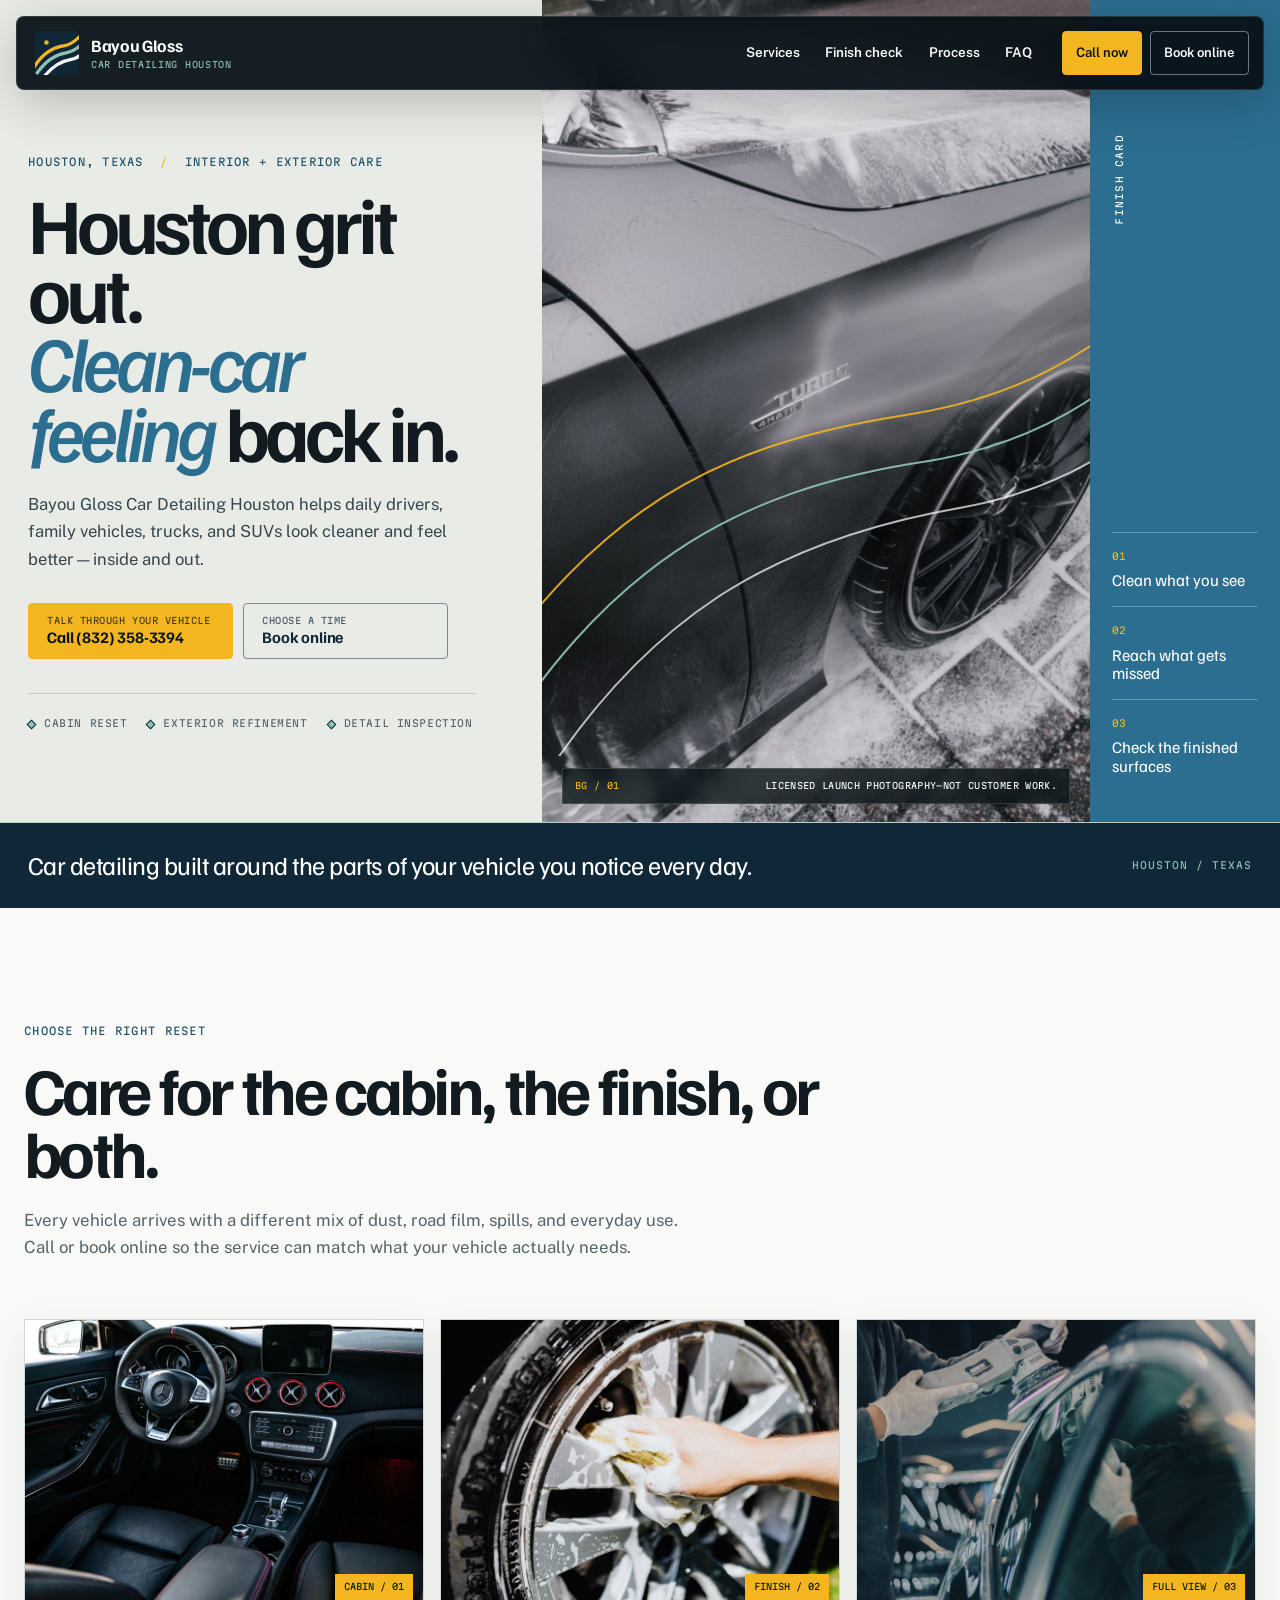
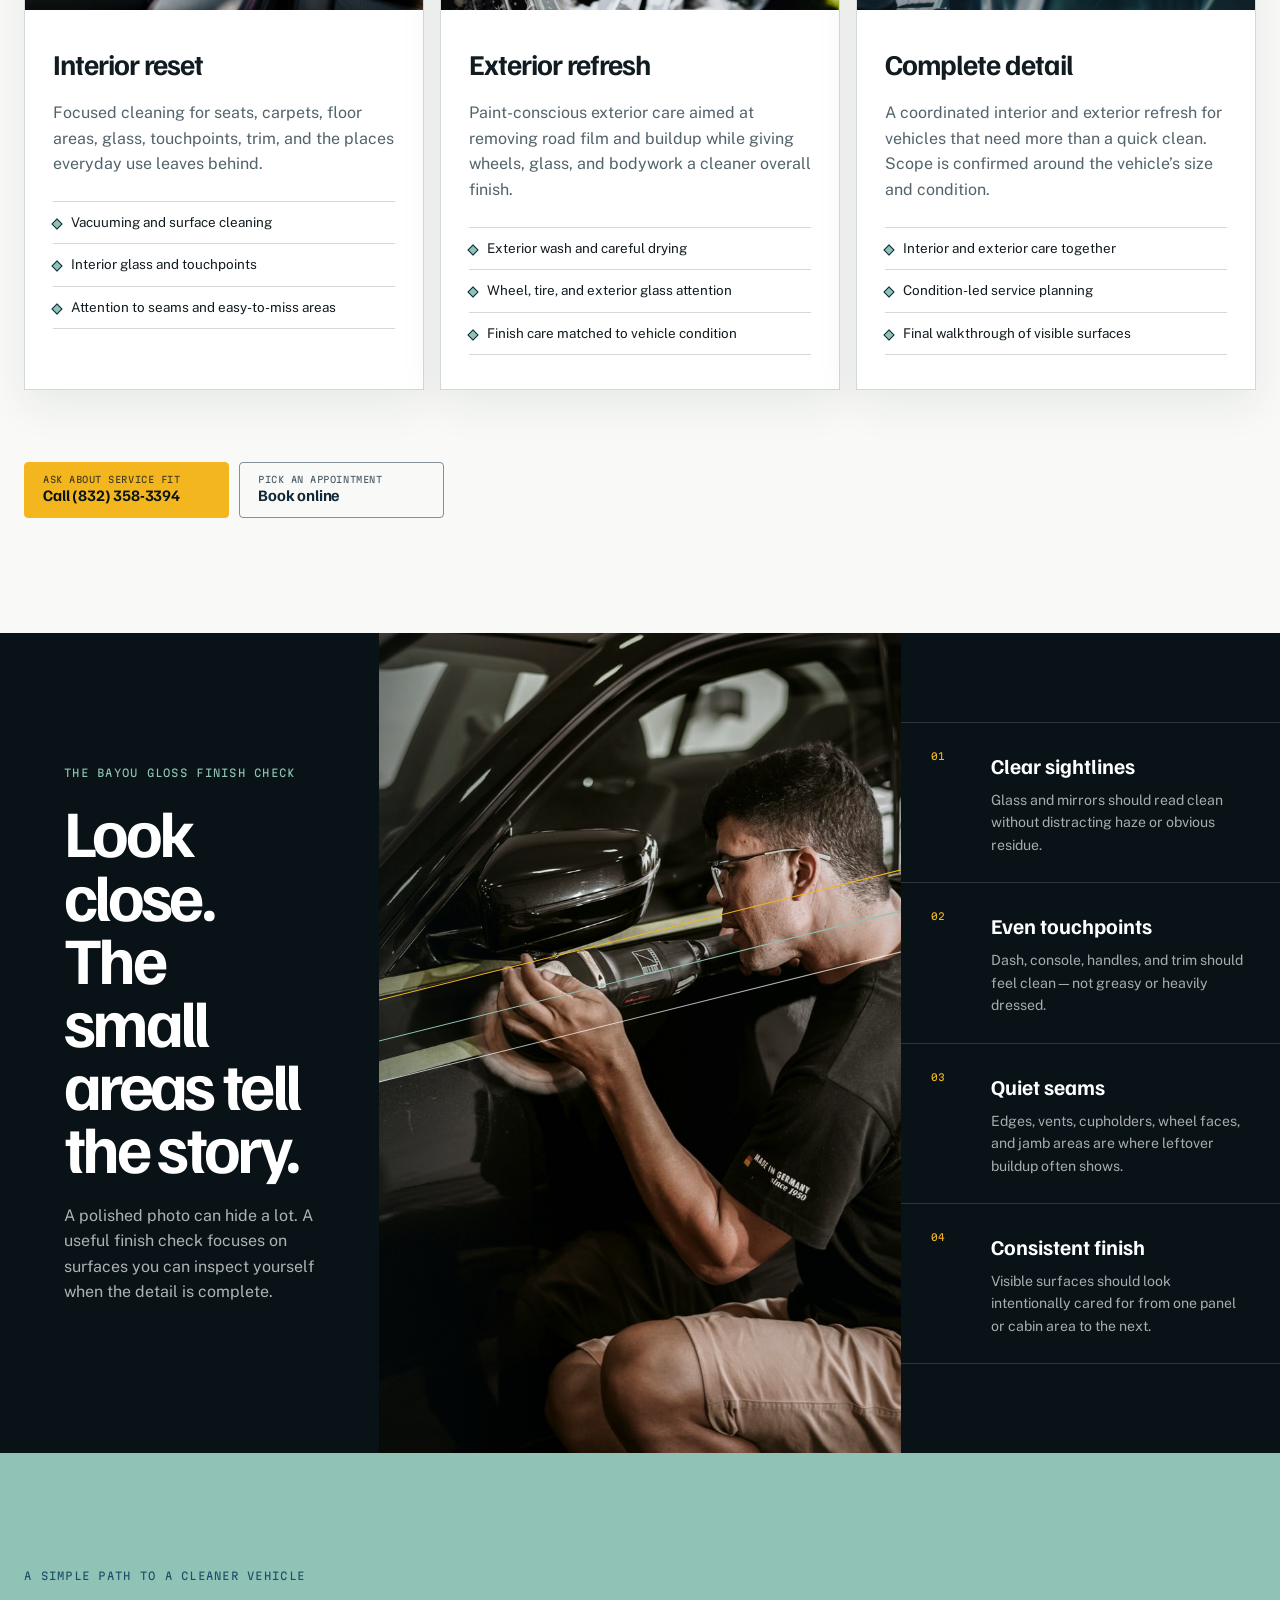
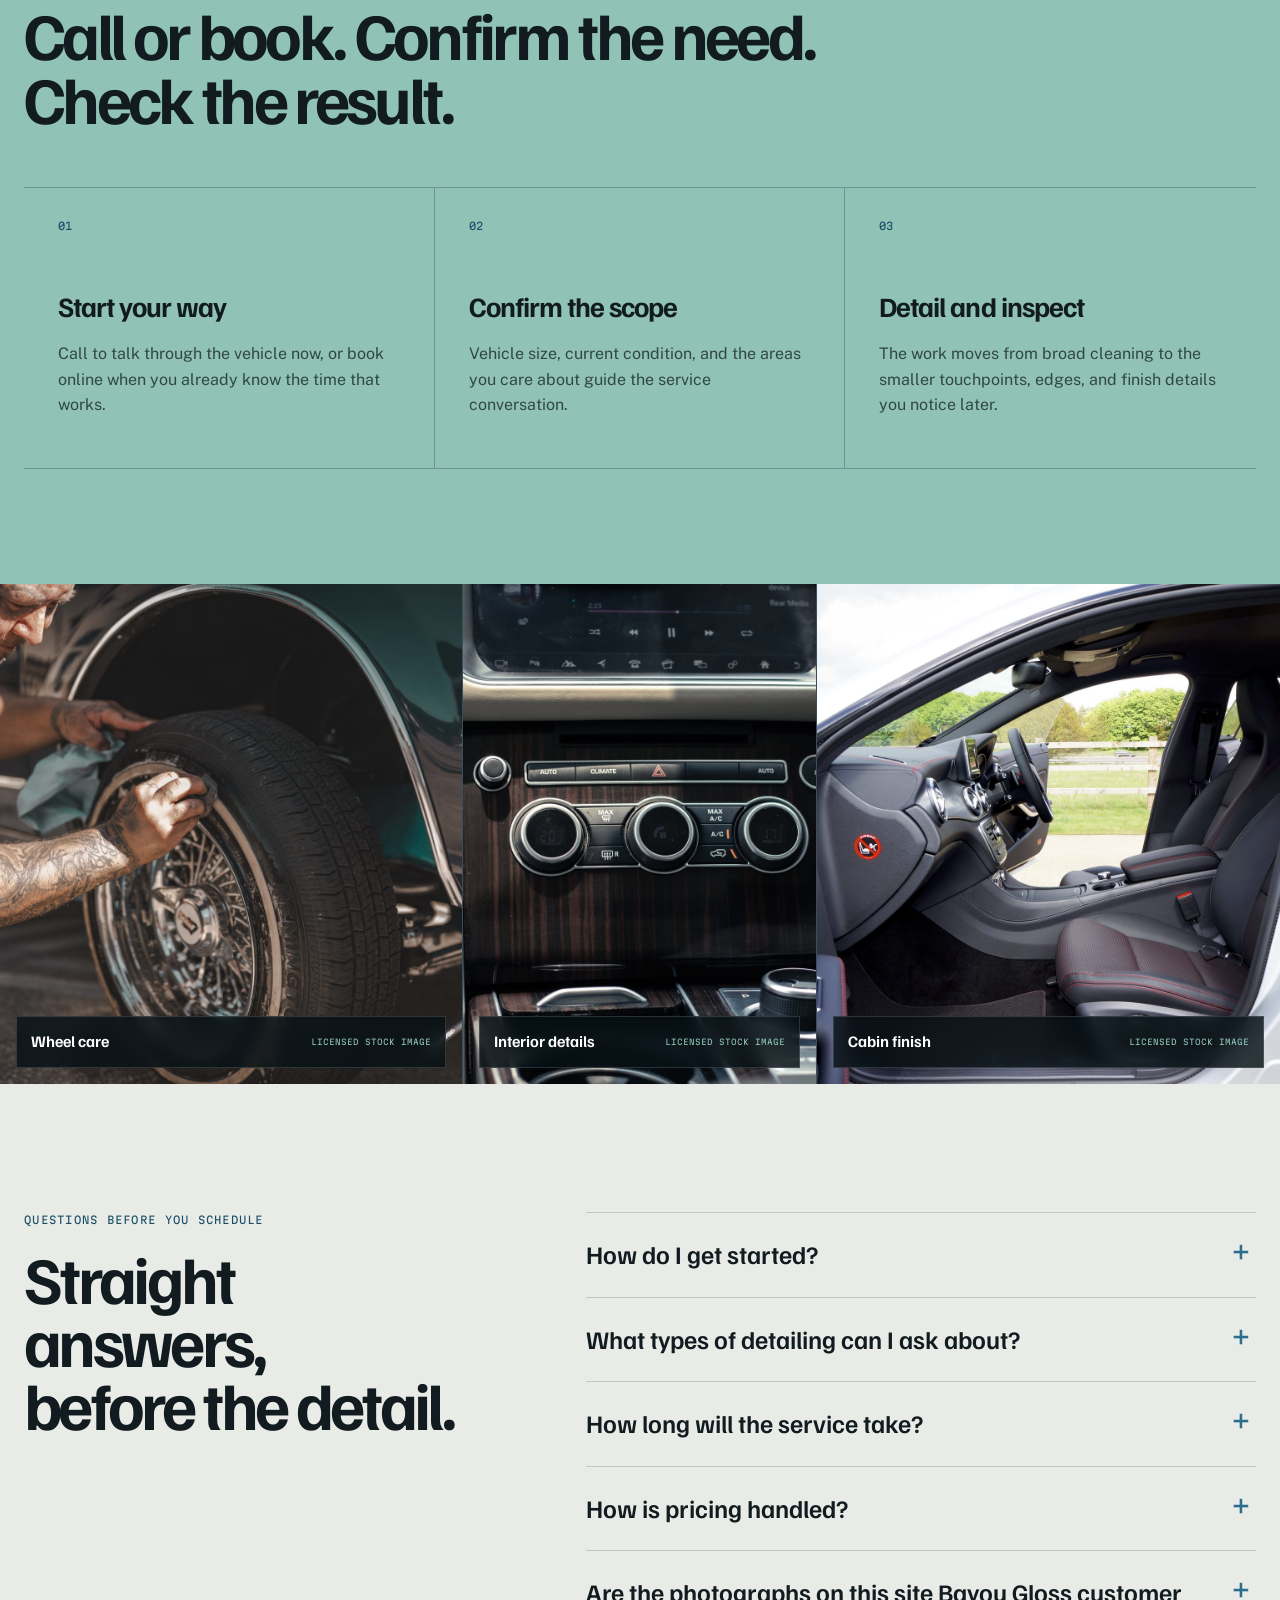
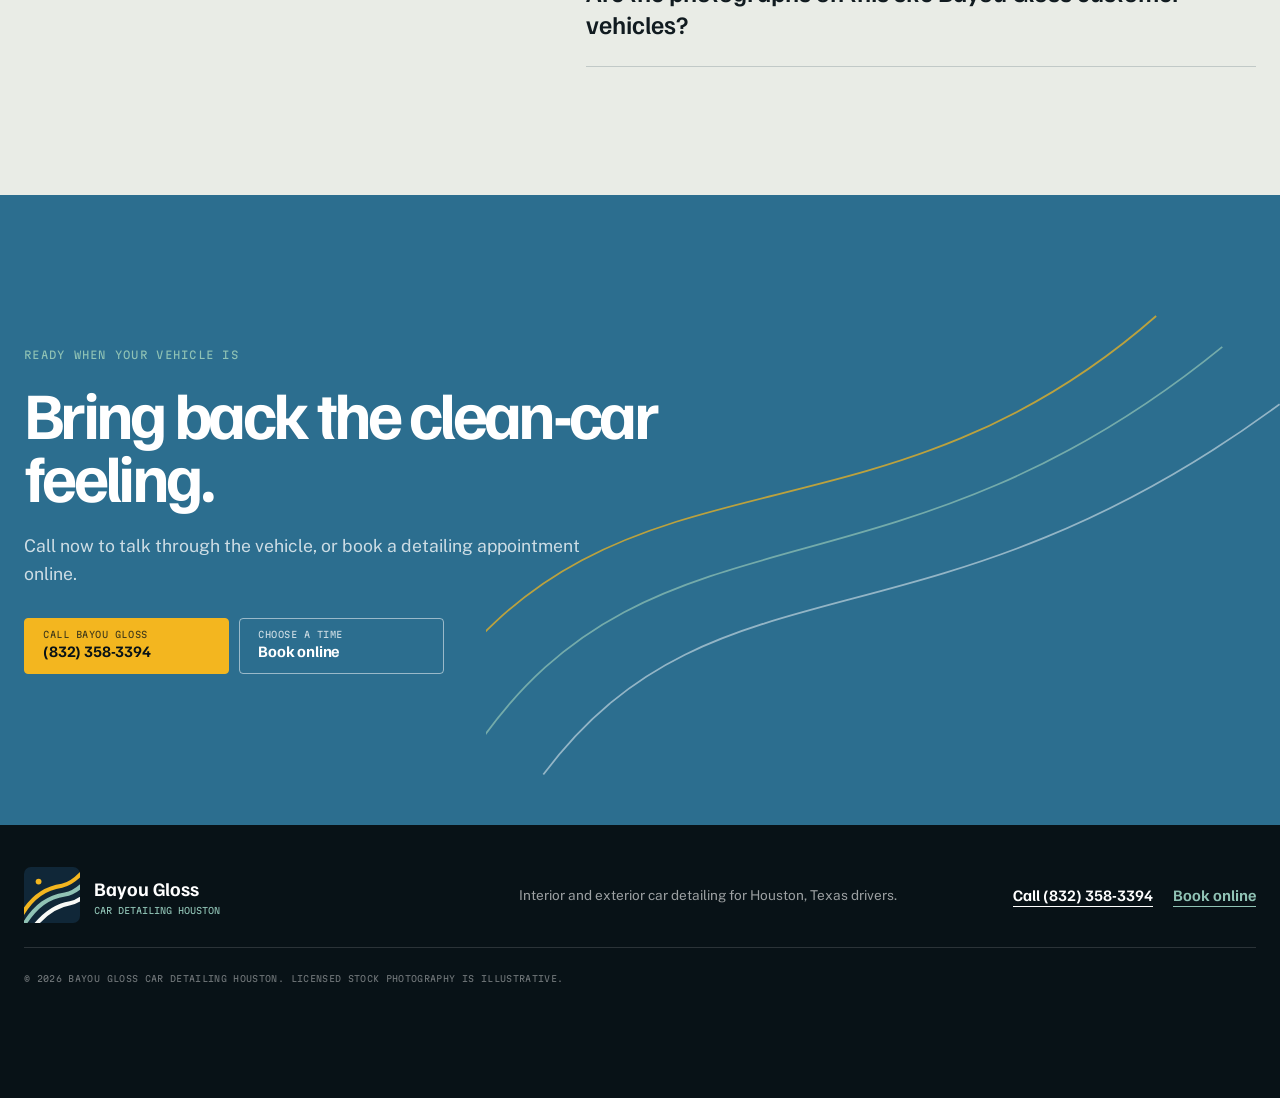
==== index.html @ 822615a5 "feat: launch Bayou Gloss website" ====
<!doctype html>
<html lang="en">
<head>
  <meta charset="utf-8">
  <meta name="viewport" content="width=device-width, initial-scale=1">
  <title>Bayou Gloss Car Detailing Houston | Call or Book Online</title>
  <meta name="description" content="Bayou Gloss Car Detailing Houston offers careful interior and exterior car detailing for Houston drivers. Call (832) 358-3394 or book online.">
  <link rel="canonical" href="https://bayougloss.shop/">
  <meta property="og:type" content="website">
  <meta property="og:title" content="Bayou Gloss Car Detailing Houston">
  <meta property="og:description" content="A cleaner cabin. A sharper exterior. Call or book car detailing in Houston, Texas.">
  <meta property="og:url" content="https://bayougloss.shop/">
  <meta property="og:image" content="https://bayougloss.shop/assets/hero-foam-car.jpg">
  <meta name="theme-color" content="#102738">
  <link rel="icon" href="assets/favicon.svg" type="image/svg+xml">
  <link rel="preconnect" href="https://fonts.googleapis.com">
  <link rel="preconnect" href="https://fonts.gstatic.com" crossorigin>
  <link href="https://fonts.googleapis.com/css2?family=Familjen+Grotesk:ital,wght@0,400..700;1,400..700&family=Martian+Mono:wght@400;600&family=Public+Sans:wght@400;500;600;700&display=swap" rel="stylesheet">
  <link rel="stylesheet" href="styles.css">
  <script type="application/ld+json">
  {
    "@context": "https://schema.org",
    "@type": "AutoWash",
    "name": "Bayou Gloss Car Detailing Houston",
    "url": "https://bayougloss.shop/",
    "telephone": "+1-832-358-3394",
    "description": "Interior and exterior car detailing in Houston, Texas.",
    "areaServed": {
      "@type": "City",
      "name": "Houston"
    }
  }
  </script>
</head>
<body>
  <a class="skip-link" href="#main-content">Skip to content</a>

  <header class="site-header" data-header>
    <a class="brand" href="#top" aria-label="Bayou Gloss home">
      <img src="assets/logo-mark.svg" alt="" width="44" height="44">
      <span class="brand-copy">
        <strong>Bayou Gloss</strong>
        <small>Car Detailing Houston</small>
      </span>
    </a>

    <button class="menu-toggle" type="button" aria-expanded="false" aria-controls="site-nav" data-menu-toggle>
      <span class="sr-only">Open navigation</span>
      <span></span><span></span><span></span>
    </button>

    <nav class="site-nav" id="site-nav" aria-label="Primary navigation" data-nav>
      <a href="#services">Services</a>
      <a href="#finish-check">Finish check</a>
      <a href="#process">Process</a>
      <a href="#faq">FAQ</a>
      <div class="nav-actions">
        <a class="button button-call button-small" href="tel:+18323583394" aria-label="Call Bayou Gloss at 832-358-3394">Call now</a>
        <a class="button button-book button-small" href="https://cal.com/sumitdatta/auto-detail-service" target="_blank" rel="noopener">Book online</a>
      </div>
    </nav>
  </header>

  <main id="main-content">
    <section class="hero" id="top">
      <div class="hero-copy">
        <p class="eyebrow">Houston, Texas <span aria-hidden="true">/</span> Interior + exterior care</p>
        <h1>Houston grit out.<br><em>Clean-car feeling</em> back in.</h1>
        <p class="hero-lede">Bayou Gloss Car Detailing Houston helps daily drivers, family vehicles, trucks, and SUVs look cleaner and feel better—inside and out.</p>

        <div class="action-pair hero-actions">
          <a class="button button-call" href="tel:+18323583394">
            <span class="button-kicker">Talk through your vehicle</span>
            <strong>Call (832) 358-3394</strong>
          </a>
          <a class="button button-book" href="https://cal.com/sumitdatta/auto-detail-service" target="_blank" rel="noopener">
            <span class="button-kicker">Choose a time</span>
            <strong>Book online</strong>
          </a>
        </div>

        <div class="focus-row" aria-label="Service focus">
          <span>Cabin reset</span>
          <span>Exterior refinement</span>
          <span>Detail inspection</span>
        </div>
      </div>

      <div class="hero-media" aria-label="Stock photograph illustrating exterior car care">
        <img src="assets/hero-foam-car.jpg" alt="Foam covering the hood and front quarter of a dark vehicle during an exterior wash" width="2200" height="3300">
        <svg class="gloss-contours" viewBox="0 0 780 520" aria-hidden="true">
          <path d="M-40 500C120 250 250 155 510 115C640 95 730 45 820-40"/>
          <path d="M10 530C150 300 300 205 535 170C660 150 750 95 845 0"/>
          <path d="M75 555C200 360 345 265 575 225C690 205 785 150 870 55"/>
        </svg>
        <div class="hero-caption">
          <span class="caption-code">BG / 01</span>
          <span>Licensed launch photography—not customer work.</span>
        </div>
      </div>

      <aside class="hero-legend" aria-label="Bayou Gloss service approach">
        <span class="legend-title">Finish card</span>
        <dl>
          <div><dt>01</dt><dd>Clean what you see</dd></div>
          <div><dt>02</dt><dd>Reach what gets missed</dd></div>
          <div><dt>03</dt><dd>Check the finished surfaces</dd></div>
        </dl>
      </aside>
    </section>

    <section class="intro-strip" aria-label="About Bayou Gloss">
      <p>Car detailing built around the parts of your vehicle you notice every day.</p>
      <span>Houston / Texas</span>
    </section>

    <section class="section services" id="services">
      <div class="section-heading reveal">
        <p class="eyebrow">Choose the right reset</p>
        <h2>Care for the cabin, the finish, or both.</h2>
        <p>Every vehicle arrives with a different mix of dust, road film, spills, and everyday use. Call or book online so the service can match what your vehicle actually needs.</p>
      </div>

      <div class="service-grid">
        <article class="service-card service-card-interior reveal">
          <div class="service-image">
            <img src="assets/clean-interior.jpg" alt="Clean black vehicle interior with dashboard, seats, and console visible" width="1800" height="1200" loading="lazy">
            <span>Cabin / 01</span>
          </div>
          <div class="service-copy">
            <h3>Interior reset</h3>
            <p>Focused cleaning for seats, carpets, floor areas, glass, touchpoints, trim, and the places everyday use leaves behind.</p>
            <ul>
              <li>Vacuuming and surface cleaning</li>
              <li>Interior glass and touchpoints</li>
              <li>Attention to seams and easy-to-miss areas</li>
            </ul>
          </div>
        </article>

        <article class="service-card service-card-exterior reveal">
          <div class="service-image">
            <img src="assets/wheel-suds.jpg" alt="A hand carefully cleaning a wheel covered with soap suds" width="1800" height="1200" loading="lazy">
            <span>Finish / 02</span>
          </div>
          <div class="service-copy">
            <h3>Exterior refresh</h3>
            <p>Paint-conscious exterior care aimed at removing road film and buildup while giving wheels, glass, and bodywork a cleaner overall finish.</p>
            <ul>
              <li>Exterior wash and careful drying</li>
              <li>Wheel, tire, and exterior glass attention</li>
              <li>Finish care matched to vehicle condition</li>
            </ul>
          </div>
        </article>

        <article class="service-card service-card-complete reveal">
          <div class="service-image">
            <img src="assets/polish-closeup.jpg" alt="Detailing technician polishing a reflective black vehicle panel" width="1800" height="1200" loading="lazy">
            <span>Full view / 03</span>
          </div>
          <div class="service-copy">
            <h3>Complete detail</h3>
            <p>A coordinated interior and exterior refresh for vehicles that need more than a quick clean. Scope is confirmed around the vehicle’s size and condition.</p>
            <ul>
              <li>Interior and exterior care together</li>
              <li>Condition-led service planning</li>
              <li>Final walkthrough of visible surfaces</li>
            </ul>
          </div>
        </article>
      </div>

      <div class="section-actions action-pair reveal">
        <a class="button button-call" href="tel:+18323583394"><span class="button-kicker">Ask about service fit</span><strong>Call (832) 358-3394</strong></a>
        <a class="button button-book" href="https://cal.com/sumitdatta/auto-detail-service" target="_blank" rel="noopener"><span class="button-kicker">Pick an appointment</span><strong>Book online</strong></a>
      </div>
    </section>

    <section class="finish-section" id="finish-check">
      <div class="finish-intro reveal">
        <p class="eyebrow eyebrow-light">The Bayou Gloss finish check</p>
        <h2>Look close.<br>The small areas tell the story.</h2>
        <p>A polished photo can hide a lot. A useful finish check focuses on surfaces you can inspect yourself when the detail is complete.</p>
      </div>

      <div class="finish-visual reveal">
        <img src="assets/polishing-work.jpg" alt="A technician using a polishing machine on the side of a black vehicle" width="1800" height="1200" loading="lazy">
        <div class="finish-lines" aria-hidden="true"><i></i><i></i><i></i></div>
      </div>

      <ol class="finish-list">
        <li class="reveal"><span>01</span><div><h3>Clear sightlines</h3><p>Glass and mirrors should read clean without distracting haze or obvious residue.</p></div></li>
        <li class="reveal"><span>02</span><div><h3>Even touchpoints</h3><p>Dash, console, handles, and trim should feel clean—not greasy or heavily dressed.</p></div></li>
        <li class="reveal"><span>03</span><div><h3>Quiet seams</h3><p>Edges, vents, cupholders, wheel faces, and jamb areas are where leftover buildup often shows.</p></div></li>
        <li class="reveal"><span>04</span><div><h3>Consistent finish</h3><p>Visible surfaces should look intentionally cared for from one panel or cabin area to the next.</p></div></li>
      </ol>
    </section>

    <section class="section process" id="process">
      <div class="section-heading reveal">
        <p class="eyebrow">A simple path to a cleaner vehicle</p>
        <h2>Call or book. Confirm the need. Check the result.</h2>
      </div>

      <div class="process-grid">
        <article class="process-step reveal">
          <span class="step-number">01</span>
          <h3>Start your way</h3>
          <p>Call to talk through the vehicle now, or book online when you already know the time that works.</p>
        </article>
        <article class="process-step reveal">
          <span class="step-number">02</span>
          <h3>Confirm the scope</h3>
          <p>Vehicle size, current condition, and the areas you care about guide the service conversation.</p>
        </article>
        <article class="process-step reveal">
          <span class="step-number">03</span>
          <h3>Detail and inspect</h3>
          <p>The work moves from broad cleaning to the smaller touchpoints, edges, and finish details you notice later.</p>
        </article>
      </div>
    </section>

    <section class="photo-ledger" aria-label="Car detailing service photography">
      <figure class="reveal">
        <img src="assets/wheel-detail.jpg" alt="A technician wiping and detailing a classic vehicle wheel" width="1800" height="1200" loading="lazy">
        <figcaption><span>Wheel care</span><small>Licensed stock image</small></figcaption>
      </figure>
      <figure class="reveal">
        <img src="assets/dashboard-detail.jpg" alt="Close view of a vehicle dashboard and center console surfaces" width="1800" height="1200" loading="lazy">
        <figcaption><span>Interior details</span><small>Licensed stock image</small></figcaption>
      </figure>
      <figure class="reveal">
        <img src="assets/interior-finish.jpg" alt="Clean vehicle interior viewed through an open driver door" width="1800" height="1196" loading="lazy">
        <figcaption><span>Cabin finish</span><small>Licensed stock image</small></figcaption>
      </figure>
    </section>

    <section class="faq-section" id="faq">
      <div class="faq-heading reveal">
        <p class="eyebrow">Questions before you schedule</p>
        <h2>Straight answers,<br>before the detail.</h2>
      </div>

      <div class="faq-list">
        <details class="reveal">
          <summary>How do I get started?</summary>
          <p>Call <a href="tel:+18323583394">(832) 358-3394</a> to talk through your vehicle, or <a href="https://cal.com/sumitdatta/auto-detail-service" target="_blank" rel="noopener">book an appointment online</a>.</p>
        </details>
        <details class="reveal">
          <summary>What types of detailing can I ask about?</summary>
          <p>Bayou Gloss focuses on interior cleaning, exterior detailing, and complete interior-and-exterior refreshes. The exact scope is confirmed around your vehicle’s condition.</p>
        </details>
        <details class="reveal">
          <summary>How long will the service take?</summary>
          <p>Timing varies with vehicle size, condition, and service scope. Confirm the details by phone or when your online appointment is reviewed.</p>
        </details>
        <details class="reveal">
          <summary>How is pricing handled?</summary>
          <p>Vehicle size and condition can change the work involved, so no blanket price is advertised here. Call or book online to discuss the right service first.</p>
        </details>
        <details class="reveal">
          <summary>Are the photographs on this site Bayou Gloss customer vehicles?</summary>
          <p>No. They are licensed stock photographs used to illustrate detailing services and do not show Bayou Gloss employees, customers, or completed work.</p>
        </details>
      </div>
    </section>

    <section class="final-cta">
      <div class="final-contours" aria-hidden="true">
        <svg viewBox="0 0 900 460"><path d="M-80 470C130 130 430 300 760 10"/><path d="M-15 505C185 205 455 355 835 45"/><path d="M65 530C260 270 500 405 900 110"/></svg>
      </div>
      <div class="final-copy reveal">
        <p class="eyebrow eyebrow-light">Ready when your vehicle is</p>
        <h2>Bring back the clean-car feeling.</h2>
        <p>Call now to talk through the vehicle, or book a detailing appointment online.</p>
        <div class="action-pair">
          <a class="button button-call" href="tel:+18323583394"><span class="button-kicker">Call Bayou Gloss</span><strong>(832) 358-3394</strong></a>
          <a class="button button-book button-book-light" href="https://cal.com/sumitdatta/auto-detail-service" target="_blank" rel="noopener"><span class="button-kicker">Choose a time</span><strong>Book online</strong></a>
        </div>
      </div>
    </section>
  </main>

  <footer class="site-footer">
    <div class="footer-brand">
      <img src="assets/logo-mark.svg" alt="" width="56" height="56">
      <div><strong>Bayou Gloss</strong><span>Car Detailing Houston</span></div>
    </div>
    <p>Interior and exterior car detailing for Houston, Texas drivers.</p>
    <div class="footer-actions">
      <a href="tel:+18323583394">Call (832) 358-3394</a>
      <a href="https://cal.com/sumitdatta/auto-detail-service" target="_blank" rel="noopener">Book online</a>
    </div>
    <small>© <span data-year>2026</span> Bayou Gloss Car Detailing Houston. Licensed stock photography is illustrative.</small>
  </footer>

  <div class="mobile-action-bar" aria-label="Contact Bayou Gloss">
    <a class="mobile-call" href="tel:+18323583394"><span>Call</span><strong>(832) 358-3394</strong></a>
    <a class="mobile-book" href="https://cal.com/sumitdatta/auto-detail-service" target="_blank" rel="noopener"><span>Book</span><strong>Online</strong></a>
  </div>

  <script src="script.js"></script>
</body>
</html>
---- styles.css ----
:root {
  --navy: #102738;
  --navy-deep: #081217;
  --blue: #2c6e8f;
  --blue-dark: #1b4f69;
  --celadon: #90c3b5;
  --aluminum: #e9ece6;
  --white: #f9faf7;
  --yellow: #f3b61f;
  --ink: #111b20;
  --muted: #53636b;
  --line: rgba(16, 39, 56, 0.18);
  --shadow: 0 22px 70px rgba(8, 18, 23, 0.16);
  --display: "Familjen Grotesk", Arial, sans-serif;
  --body: "Public Sans", Arial, sans-serif;
  --mono: "Martian Mono", ui-monospace, SFMono-Regular, Menlo, monospace;
}

*, *::before, *::after { box-sizing: border-box; }
html { scroll-behavior: smooth; }
body {
  margin: 0;
  background: var(--white);
  color: var(--ink);
  font-family: var(--body);
  line-height: 1.6;
  overflow-x: hidden;
}
body.nav-open { overflow: hidden; }
img { display: block; max-width: 100%; }
a { color: inherit; }
button, a { -webkit-tap-highlight-color: transparent; }
:focus-visible { outline: 3px solid var(--yellow); outline-offset: 4px; }
.sr-only { position: absolute; width: 1px; height: 1px; padding: 0; margin: -1px; overflow: hidden; clip: rect(0,0,0,0); white-space: nowrap; border: 0; }
.skip-link { position: fixed; z-index: 1000; left: 16px; top: -90px; background: var(--yellow); color: var(--navy-deep); padding: 12px 16px; font-weight: 700; text-decoration: none; }
.skip-link:focus { top: 16px; }

.site-header {
  position: fixed;
  z-index: 100;
  top: 16px;
  left: 50%;
  transform: translateX(-50%);
  width: min(1360px, calc(100% - 32px));
  min-height: 74px;
  display: flex;
  align-items: center;
  justify-content: space-between;
  gap: 26px;
  padding: 12px 14px 12px 18px;
  color: #fff;
  background: rgba(8, 18, 23, 0.94);
  border: 1px solid rgba(255,255,255,0.12);
  border-radius: 8px;
  box-shadow: 0 12px 50px rgba(0,0,0,0.22);
  backdrop-filter: blur(18px);
  -webkit-backdrop-filter: blur(18px);
}
.brand { display: flex; align-items: center; gap: 12px; text-decoration: none; flex: 0 0 auto; }
.brand img { border-radius: 4px; }
.brand-copy { display: grid; line-height: 1.05; }
.brand-copy strong { font-family: var(--display); font-size: 1.08rem; letter-spacing: -0.02em; }
.brand-copy small { margin-top: 6px; font-family: var(--mono); font-size: 0.55rem; letter-spacing: 0.08em; text-transform: uppercase; color: var(--celadon); }
.site-nav { display: flex; align-items: center; justify-content: flex-end; gap: clamp(14px, 2vw, 28px); font-size: 0.84rem; font-weight: 600; }
.site-nav > a { color: #fff; text-decoration: none; white-space: nowrap; }
.site-nav > a:hover { color: var(--celadon); }
.nav-actions { display: flex; gap: 8px; margin-left: 4px; }
.menu-toggle { display: none; border: 0; background: transparent; padding: 10px; }
.menu-toggle span:not(.sr-only) { display: block; width: 24px; height: 2px; margin: 5px; background: #fff; transition: transform .25s ease, opacity .25s ease; }

.button {
  min-height: 56px;
  display: inline-flex;
  flex-direction: column;
  justify-content: center;
  align-items: flex-start;
  gap: 1px;
  padding: 11px 18px;
  border: 1px solid transparent;
  border-radius: 4px;
  text-decoration: none;
  line-height: 1.2;
  transition: transform .2s ease, background-color .2s ease, border-color .2s ease;
}
.button:hover { transform: translateY(-2px); }
.button strong { font-family: var(--display); font-size: 1rem; letter-spacing: -0.01em; }
.button-kicker { font-family: var(--mono); font-size: .56rem; letter-spacing: .06em; text-transform: uppercase; opacity: .76; }
.button-call { color: var(--navy-deep); background: var(--yellow); border-color: var(--yellow); }
.button-call:hover { background: #ffd05b; border-color: #ffd05b; }
.button-book { color: var(--navy); background: transparent; border-color: rgba(16,39,56,.5); }
.button-book:hover { background: rgba(144,195,181,.16); border-color: var(--blue); }
.button-book-light { color: #fff; border-color: rgba(255,255,255,.52); }
.button-book-light:hover { background: rgba(255,255,255,.1); border-color: #fff; }
.button-small { min-height: 44px; padding: 8px 13px; align-items: center; font-size: .82rem; }
.button-small .button-kicker { display: none; }
.nav-actions .button-book { color: #fff; border-color: rgba(255,255,255,.42); }
.nav-actions .button-call { color: var(--navy-deep); }
.action-pair { display: flex; flex-wrap: wrap; gap: 10px; }
.action-pair .button { min-width: 205px; }

.hero {
  min-height: 820px;
  display: grid;
  grid-template-columns: minmax(0, .92fr) minmax(410px, .93fr) 190px;
  background: var(--aluminum);
  border-bottom: 1px solid var(--line);
  padding-top: 0;
}
.hero-copy {
  display: flex;
  flex-direction: column;
  justify-content: center;
  padding: 150px clamp(28px, 5.2vw, 84px) 86px max(28px, calc((100vw - 1440px) / 2 + 28px));
  position: relative;
  z-index: 2;
}
.eyebrow { margin: 0 0 18px; font-family: var(--mono); font-size: .66rem; line-height: 1.5; letter-spacing: .12em; text-transform: uppercase; color: var(--blue-dark); }
.eyebrow span { margin: 0 8px; color: var(--yellow); }
.eyebrow-light { color: var(--celadon); }
h1, h2, h3, p { margin-top: 0; }
h1, h2, h3 { font-family: var(--display); }
h1 { margin-bottom: 26px; max-width: 800px; font-size: clamp(3.7rem, 6.15vw, 7.1rem); line-height: .88; letter-spacing: -.065em; font-weight: 650; }
h1 em { color: var(--blue); font-style: italic; font-weight: 500; }
.hero-lede { max-width: 650px; margin-bottom: 30px; color: #34454e; font-size: clamp(1rem, 1.3vw, 1.2rem); line-height: 1.65; }
.hero-actions { margin-bottom: 34px; }
.focus-row { display: flex; flex-wrap: wrap; gap: 9px 20px; padding-top: 22px; border-top: 1px solid var(--line); font-family: var(--mono); font-size: .61rem; letter-spacing: .06em; text-transform: uppercase; color: var(--muted); }
.focus-row span { display: flex; align-items: center; gap: 9px; }
.focus-row span::before { content: ""; width: 7px; height: 7px; background: var(--celadon); border: 1px solid var(--navy); transform: rotate(45deg); }
.hero-media { position: relative; min-height: 820px; overflow: hidden; background: var(--navy); }
.hero-media::after { content: ""; position: absolute; inset: 0; background: linear-gradient(110deg, rgba(8,18,23,.05), rgba(8,18,23,.22)); pointer-events: none; }
.hero-media > img { width: 100%; height: 100%; object-fit: cover; object-position: 53% 48%; filter: saturate(.72) contrast(1.02); }
.gloss-contours { position: absolute; z-index: 2; inset: auto -9% 8% -12%; width: 120%; fill: none; stroke: rgba(243,182,31,.88); stroke-width: 2.4; }
.gloss-contours path:nth-child(2) { stroke: rgba(144,195,181,.92); }
.gloss-contours path:nth-child(3) { stroke: rgba(255,255,255,.7); }
.hero-caption { position: absolute; z-index: 3; left: 20px; right: 20px; bottom: 18px; display: flex; justify-content: space-between; gap: 12px; padding: 10px 12px; color: #fff; background: rgba(8,18,23,.78); border: 1px solid rgba(255,255,255,.15); font-family: var(--mono); font-size: .55rem; text-transform: uppercase; letter-spacing: .04em; backdrop-filter: blur(8px); }
.caption-code { color: var(--yellow); }
.hero-legend { display: flex; flex-direction: column; justify-content: flex-end; padding: 134px 22px 30px; background: var(--blue); color: #fff; }
.legend-title { margin-bottom: auto; font-family: var(--mono); font-size: .6rem; text-transform: uppercase; letter-spacing: .13em; writing-mode: vertical-rl; transform: rotate(180deg); }
.hero-legend dl { margin: 0; }
.hero-legend dl div { padding: 16px 0; border-top: 1px solid rgba(255,255,255,.28); }
.hero-legend dt { font-family: var(--mono); color: var(--yellow); font-size: .6rem; }
.hero-legend dd { margin: 7px 0 0; font-family: var(--display); font-size: 1.02rem; line-height: 1.15; }

.intro-strip { display: flex; justify-content: space-between; align-items: center; gap: 28px; padding: 22px max(28px, calc((100vw - 1280px) / 2)); background: var(--navy); color: #fff; }
.intro-strip p { margin: 0; font-family: var(--display); font-size: clamp(1.15rem, 2vw, 1.8rem); letter-spacing: -.02em; }
.intro-strip span { white-space: nowrap; color: var(--celadon); font-family: var(--mono); font-size: .61rem; text-transform: uppercase; letter-spacing: .1em; }

.section { padding: clamp(86px, 9vw, 140px) max(24px, calc((100vw - 1280px) / 2)); }
.section-heading { max-width: 810px; margin-bottom: 58px; }
.section-heading h2, .faq-heading h2, .finish-intro h2, .final-copy h2 { margin-bottom: 24px; font-size: clamp(2.8rem, 5.2vw, 5.6rem); line-height: .95; letter-spacing: -.055em; }
.section-heading > p:last-child { max-width: 680px; color: var(--muted); font-size: 1.05rem; }
.service-grid { display: grid; grid-template-columns: repeat(3, 1fr); gap: 16px; }
.service-card { min-width: 0; background: #fff; border: 1px solid var(--line); box-shadow: 0 14px 40px rgba(16,39,56,.08); }
.service-card:nth-child(2) { transform: translateY(34px); }
.service-image { position: relative; height: 290px; overflow: hidden; background: var(--navy); }
.service-image img { width: 100%; height: 100%; object-fit: cover; transition: transform .7s cubic-bezier(.2,.7,.2,1); }
.service-card:hover .service-image img { transform: scale(1.035); }
.service-image span { position: absolute; right: 10px; bottom: 10px; padding: 6px 9px; background: var(--yellow); color: var(--navy-deep); font-family: var(--mono); font-size: .56rem; text-transform: uppercase; }
.service-copy { padding: 30px 28px 34px; }
.service-copy h3 { margin-bottom: 14px; font-size: 1.8rem; letter-spacing: -.035em; }
.service-copy p { color: var(--muted); }
.service-copy ul { list-style: none; margin: 24px 0 0; padding: 0; border-top: 1px solid var(--line); }
.service-copy li { display: flex; align-items: flex-start; gap: 10px; padding: 10px 0; border-bottom: 1px solid var(--line); font-size: .84rem; }
.service-copy li::before { content: ""; width: 8px; height: 8px; margin-top: 8px; flex: 0 0 auto; background: var(--celadon); border: 1px solid var(--navy); transform: rotate(45deg); }
.section-actions { margin-top: 72px; }

.finish-section { display: grid; grid-template-columns: minmax(300px,.8fr) minmax(380px,1.1fr) minmax(310px,.8fr); min-height: 820px; background: var(--navy-deep); color: #fff; }
.finish-intro { padding: clamp(82px, 8vw, 130px) clamp(30px, 5vw, 74px); align-self: center; }
.finish-intro h2 { max-width: 620px; }
.finish-intro > p:last-child { max-width: 540px; color: rgba(255,255,255,.68); }
.finish-visual { position: relative; overflow: hidden; min-height: 620px; }
.finish-visual::after { content: ""; position: absolute; inset: 0; background: linear-gradient(90deg, rgba(8,18,23,.38), transparent 35%, rgba(8,18,23,.1)); }
.finish-visual img { width: 100%; height: 100%; object-fit: cover; object-position: 56% center; filter: saturate(.7) contrast(1.08); }
.finish-lines { position: absolute; z-index: 2; inset: 0; pointer-events: none; }
.finish-lines i { position: absolute; left: -10%; width: 130%; height: 1px; background: var(--yellow); transform: rotate(-14deg); }
.finish-lines i:nth-child(1) { top: 36%; }
.finish-lines i:nth-child(2) { top: 41%; background: var(--celadon); }
.finish-lines i:nth-child(3) { top: 46%; background: rgba(255,255,255,.7); }
.finish-list { list-style: none; margin: 0; padding: 0; align-self: center; }
.finish-list li { display: grid; grid-template-columns: 42px 1fr; gap: 18px; padding: 26px 30px; border-top: 1px solid rgba(255,255,255,.15); }
.finish-list li:last-child { border-bottom: 1px solid rgba(255,255,255,.15); }
.finish-list li > span { font-family: var(--mono); font-size: .6rem; color: var(--yellow); }
.finish-list h3 { margin-bottom: 6px; font-size: 1.32rem; }
.finish-list p { margin: 0; color: rgba(255,255,255,.65); font-size: .88rem; }

.process { background: var(--celadon); }
.process .section-heading { max-width: 960px; }
.process-grid { display: grid; grid-template-columns: repeat(3, 1fr); border-top: 1px solid rgba(16,39,56,.28); border-bottom: 1px solid rgba(16,39,56,.28); }
.process-step { min-height: 280px; padding: 30px 34px 36px; border-right: 1px solid rgba(16,39,56,.28); }
.process-step:last-child { border-right: 0; }
.step-number { display: block; margin-bottom: 50px; color: var(--blue-dark); font-family: var(--mono); font-size: .65rem; }
.process-step h3 { margin-bottom: 12px; font-size: 1.75rem; letter-spacing: -.035em; }
.process-step p { max-width: 350px; margin: 0; color: rgba(8,18,23,.7); }

.photo-ledger { display: grid; grid-template-columns: 1.05fr .8fr 1.05fr; min-height: 500px; background: var(--navy); }
.photo-ledger figure { position: relative; min-height: 500px; margin: 0; overflow: hidden; border-right: 1px solid rgba(255,255,255,.18); }
.photo-ledger figure:last-child { border-right: 0; }
.photo-ledger img { width: 100%; height: 100%; object-fit: cover; filter: saturate(.75); transition: transform .7s ease, filter .7s ease; }
.photo-ledger figure:hover img { transform: scale(1.035); filter: saturate(.95); }
.photo-ledger figcaption { position: absolute; left: 16px; right: 16px; bottom: 16px; display: flex; justify-content: space-between; gap: 12px; padding: 12px 14px; color: #fff; background: rgba(8,18,23,.82); border: 1px solid rgba(255,255,255,.14); backdrop-filter: blur(8px); }
.photo-ledger figcaption span { font-family: var(--display); font-weight: 650; }
.photo-ledger figcaption small { align-self: center; font-family: var(--mono); font-size: .5rem; text-transform: uppercase; color: var(--celadon); }

.faq-section { display: grid; grid-template-columns: .8fr 1.2fr; gap: clamp(50px, 9vw, 140px); padding: clamp(90px, 10vw, 160px) max(24px, calc((100vw - 1280px) / 2)); background: var(--aluminum); }
.faq-heading { position: sticky; top: 130px; align-self: start; }
.faq-list { border-top: 1px solid var(--line); }
.faq-list details { border-bottom: 1px solid var(--line); }
.faq-list summary { position: relative; cursor: pointer; list-style: none; padding: 26px 54px 26px 0; font-family: var(--display); font-size: clamp(1.18rem, 2vw, 1.58rem); font-weight: 600; line-height: 1.25; }
.faq-list summary::-webkit-details-marker { display: none; }
.faq-list summary::after { content: "+"; position: absolute; right: 6px; top: 22px; color: var(--blue); font-family: var(--mono); font-size: 1.6rem; font-weight: 400; transition: transform .25s ease; }
.faq-list details[open] summary::after { transform: rotate(45deg); }
.faq-list details p { max-width: 680px; padding: 0 54px 25px 0; color: var(--muted); }
.faq-list details a { color: var(--blue-dark); font-weight: 700; }

.final-cta { position: relative; min-height: 630px; display: flex; align-items: center; overflow: hidden; padding: 100px max(24px, calc((100vw - 1280px) / 2)); background: var(--blue); color: #fff; }
.final-contours { position: absolute; inset: 0 0 0 38%; opacity: .72; }
.final-contours svg { width: 100%; height: 100%; fill: none; stroke: var(--yellow); stroke-width: 2; }
.final-contours path:nth-child(2) { stroke: var(--celadon); }
.final-contours path:nth-child(3) { stroke: rgba(255,255,255,.68); }
.final-copy { position: relative; z-index: 2; max-width: 800px; }
.final-copy > p:not(.eyebrow) { max-width: 600px; margin-bottom: 30px; color: rgba(255,255,255,.76); font-size: 1.1rem; }

.site-footer { display: grid; grid-template-columns: 1fr 1fr auto; align-items: center; gap: 24px 60px; padding: 42px max(24px, calc((100vw - 1280px) / 2)) 112px; background: var(--navy-deep); color: #fff; }
.footer-brand { display: flex; align-items: center; gap: 14px; }
.footer-brand div { display: grid; }
.footer-brand strong { font-family: var(--display); font-size: 1.2rem; }
.footer-brand span { color: var(--celadon); font-family: var(--mono); font-size: .55rem; text-transform: uppercase; }
.site-footer > p { margin: 0; color: rgba(255,255,255,.6); font-size: .85rem; }
.footer-actions { display: flex; gap: 10px 20px; }
.footer-actions a { color: #fff; font-family: var(--display); font-weight: 650; text-underline-offset: 5px; }
.footer-actions a:last-child { color: var(--celadon); }
.site-footer > small { grid-column: 1 / -1; padding-top: 24px; border-top: 1px solid rgba(255,255,255,.14); color: rgba(255,255,255,.42); font-family: var(--mono); font-size: .54rem; text-transform: uppercase; letter-spacing: .04em; }
.mobile-action-bar { display: none; }

.reveal { opacity: 0; transform: translateY(24px); transition: opacity .7s ease, transform .7s cubic-bezier(.2,.7,.2,1); }
.reveal.is-visible { opacity: 1; transform: none; }

@media (max-width: 1160px) {
  .site-header { top: 10px; width: calc(100% - 20px); }
  .site-nav { gap: 15px; }
  .site-nav > a:nth-child(2) { display: none; }
  .hero { grid-template-columns: minmax(0,1fr) minmax(390px,.85fr); }
  .hero-legend { display: none; }
  .hero-copy { padding-left: 36px; padding-right: 36px; }
  .finish-section { grid-template-columns: .8fr 1fr; }
  .finish-list { grid-column: 1 / -1; display: grid; grid-template-columns: 1fr 1fr; }
  .finish-list li:nth-child(2) { border-top: 1px solid rgba(255,255,255,.15); }
  .finish-list li { border-right: 1px solid rgba(255,255,255,.15); }
  .finish-list li:nth-child(even) { border-right: 0; }
}

@media (max-width: 900px) {
  .menu-toggle { display: block; position: relative; z-index: 3; }
  .site-nav { position: absolute; display: none; top: calc(100% + 8px); left: 0; right: 0; padding: 26px; flex-direction: column; align-items: stretch; background: rgba(8,18,23,.98); border: 1px solid rgba(255,255,255,.14); border-radius: 6px; box-shadow: var(--shadow); }
  .site-nav.is-open { display: flex; }
  .site-nav > a, .site-nav > a:nth-child(2) { display: block; padding: 9px 0; font-family: var(--display); font-size: 1.3rem; }
  .nav-actions { margin: 12px 0 0; }
  .nav-actions .button { flex: 1; }
  .menu-toggle[aria-expanded="true"] span:nth-of-type(1) { transform: translateY(7px) rotate(45deg); }
  .menu-toggle[aria-expanded="true"] span:nth-of-type(2) { opacity: 0; }
  .menu-toggle[aria-expanded="true"] span:nth-of-type(3) { transform: translateY(-7px) rotate(-45deg); }
  .hero { display: flex; flex-direction: column; min-height: 0; }
  .hero-copy { min-height: 680px; padding: 140px 28px 70px; }
  .hero-media { min-height: 620px; }
  .hero-media > img { object-position: center 42%; }
  .service-grid { grid-template-columns: 1fr; }
  .service-card { display: grid; grid-template-columns: .78fr 1fr; }
  .service-card:nth-child(2) { transform: none; }
  .service-image { height: auto; min-height: 340px; }
  .finish-section { grid-template-columns: 1fr; }
  .finish-visual { min-height: 560px; }
  .finish-list { grid-column: 1; }
  .process-grid { grid-template-columns: 1fr; }
  .process-step { min-height: 0; border-right: 0; border-bottom: 1px solid rgba(16,39,56,.28); }
  .step-number { margin-bottom: 24px; }
  .photo-ledger { grid-template-columns: 1fr 1fr; }
  .photo-ledger figure:last-child { grid-column: 1 / -1; }
  .faq-section { grid-template-columns: 1fr; }
  .faq-heading { position: static; }
  .site-footer { grid-template-columns: 1fr 1fr; }
  .footer-actions { justify-content: flex-end; }
  .site-footer > p { grid-column: 1 / -1; }
}

@media (max-width: 640px) {
  body { padding-bottom: 68px; }
  .site-header { min-height: 66px; padding: 10px 10px 10px 12px; }
  .brand img { width: 40px; height: 40px; }
  .brand-copy strong { font-size: .98rem; }
  .brand-copy small { font-size: .46rem; }
  h1 { font-size: clamp(3.35rem, 15vw, 5rem); }
  .hero-copy { min-height: 690px; padding: 126px 20px 60px; }
  .hero-lede { font-size: .98rem; }
  .hero-actions .button { width: 100%; }
  .focus-row { display: grid; grid-template-columns: 1fr; }
  .hero-media { min-height: 500px; }
  .hero-caption { flex-direction: column; }
  .intro-strip { align-items: flex-start; flex-direction: column; padding: 20px; }
  .section { padding-left: 20px; padding-right: 20px; }
  .section-heading h2, .faq-heading h2, .finish-intro h2, .final-copy h2 { font-size: clamp(2.75rem, 13vw, 4.1rem); }
  .service-card { display: block; }
  .service-image { min-height: 280px; height: 280px; }
  .service-copy { padding: 25px 22px 30px; }
  .section-actions { margin-top: 44px; }
  .section-actions .button { width: 100%; }
  .finish-intro { padding: 82px 20px 54px; }
  .finish-visual { min-height: 430px; }
  .finish-list { display: block; }
  .finish-list li { border-right: 0; padding: 23px 20px; }
  .process-step { padding: 28px 4px; }
  .photo-ledger { grid-template-columns: 1fr; }
  .photo-ledger figure, .photo-ledger figure:last-child { grid-column: 1; min-height: 380px; }
  .photo-ledger figcaption { flex-direction: column; }
  .faq-section { padding-left: 20px; padding-right: 20px; }
  .final-cta { padding-left: 20px; padding-right: 20px; }
  .final-copy .button { width: 100%; }
  .final-contours { inset-left: 0; opacity: .4; }
  .site-footer { display: flex; flex-direction: column; align-items: flex-start; padding-left: 20px; padding-right: 20px; padding-bottom: 42px; }
  .footer-actions { flex-direction: column; }
  .site-footer > small { width: 100%; }
  .mobile-action-bar { position: fixed; z-index: 120; left: 0; right: 0; bottom: 0; height: 68px; display: grid; grid-template-columns: 1.35fr .85fr; box-shadow: 0 -10px 30px rgba(8,18,23,.18); }
  .mobile-action-bar a { display: flex; flex-direction: column; justify-content: center; padding: 8px 14px; text-decoration: none; line-height: 1.1; }
  .mobile-action-bar span { margin-bottom: 3px; font-family: var(--mono); font-size: .48rem; text-transform: uppercase; letter-spacing: .06em; }
  .mobile-action-bar strong { font-family: var(--display); font-size: .94rem; }
  .mobile-call { background: var(--yellow); color: var(--navy-deep); }
  .mobile-book { background: var(--navy); color: #fff; }
}

@media (prefers-reduced-motion: reduce) {
  html { scroll-behavior: auto; }
  *, *::before, *::after { scroll-behavior: auto !important; animation-duration: .01ms !important; animation-iteration-count: 1 !important; transition-duration: .01ms !important; }
  .reveal { opacity: 1; transform: none; }
}
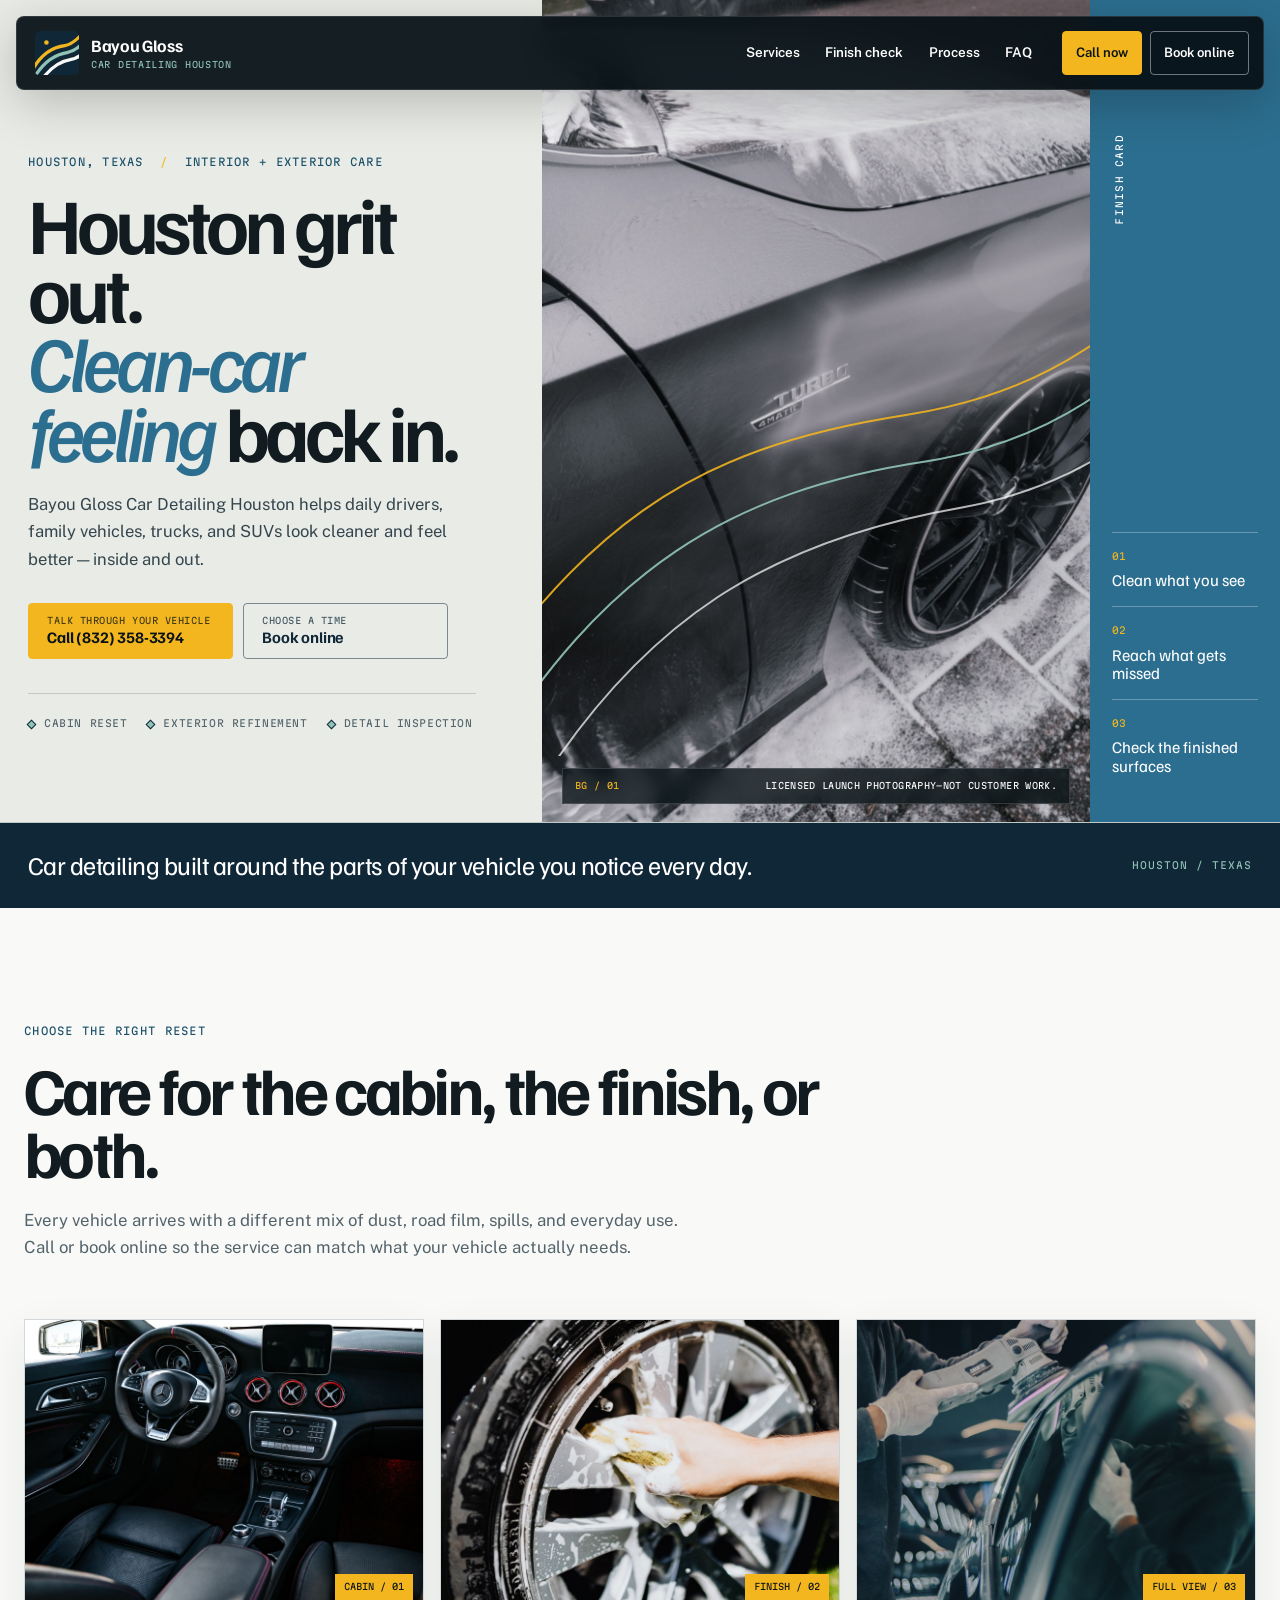
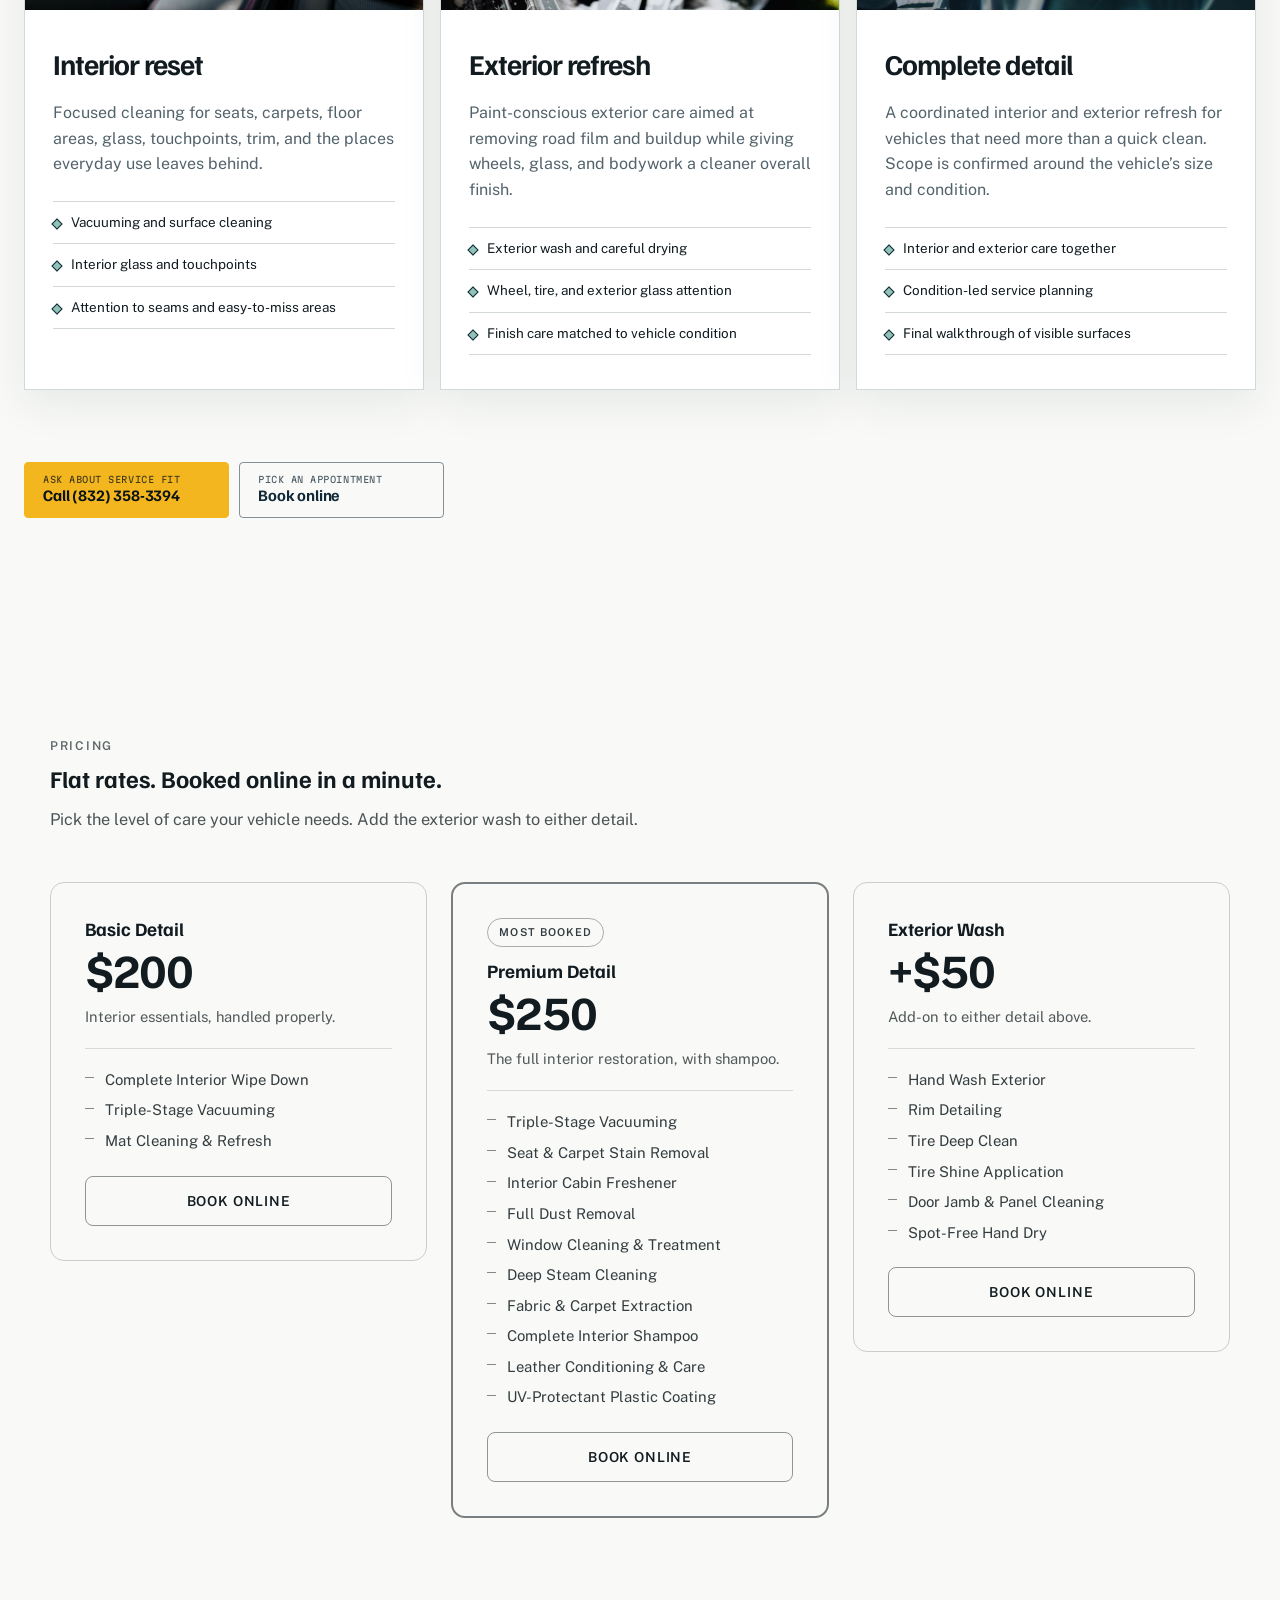
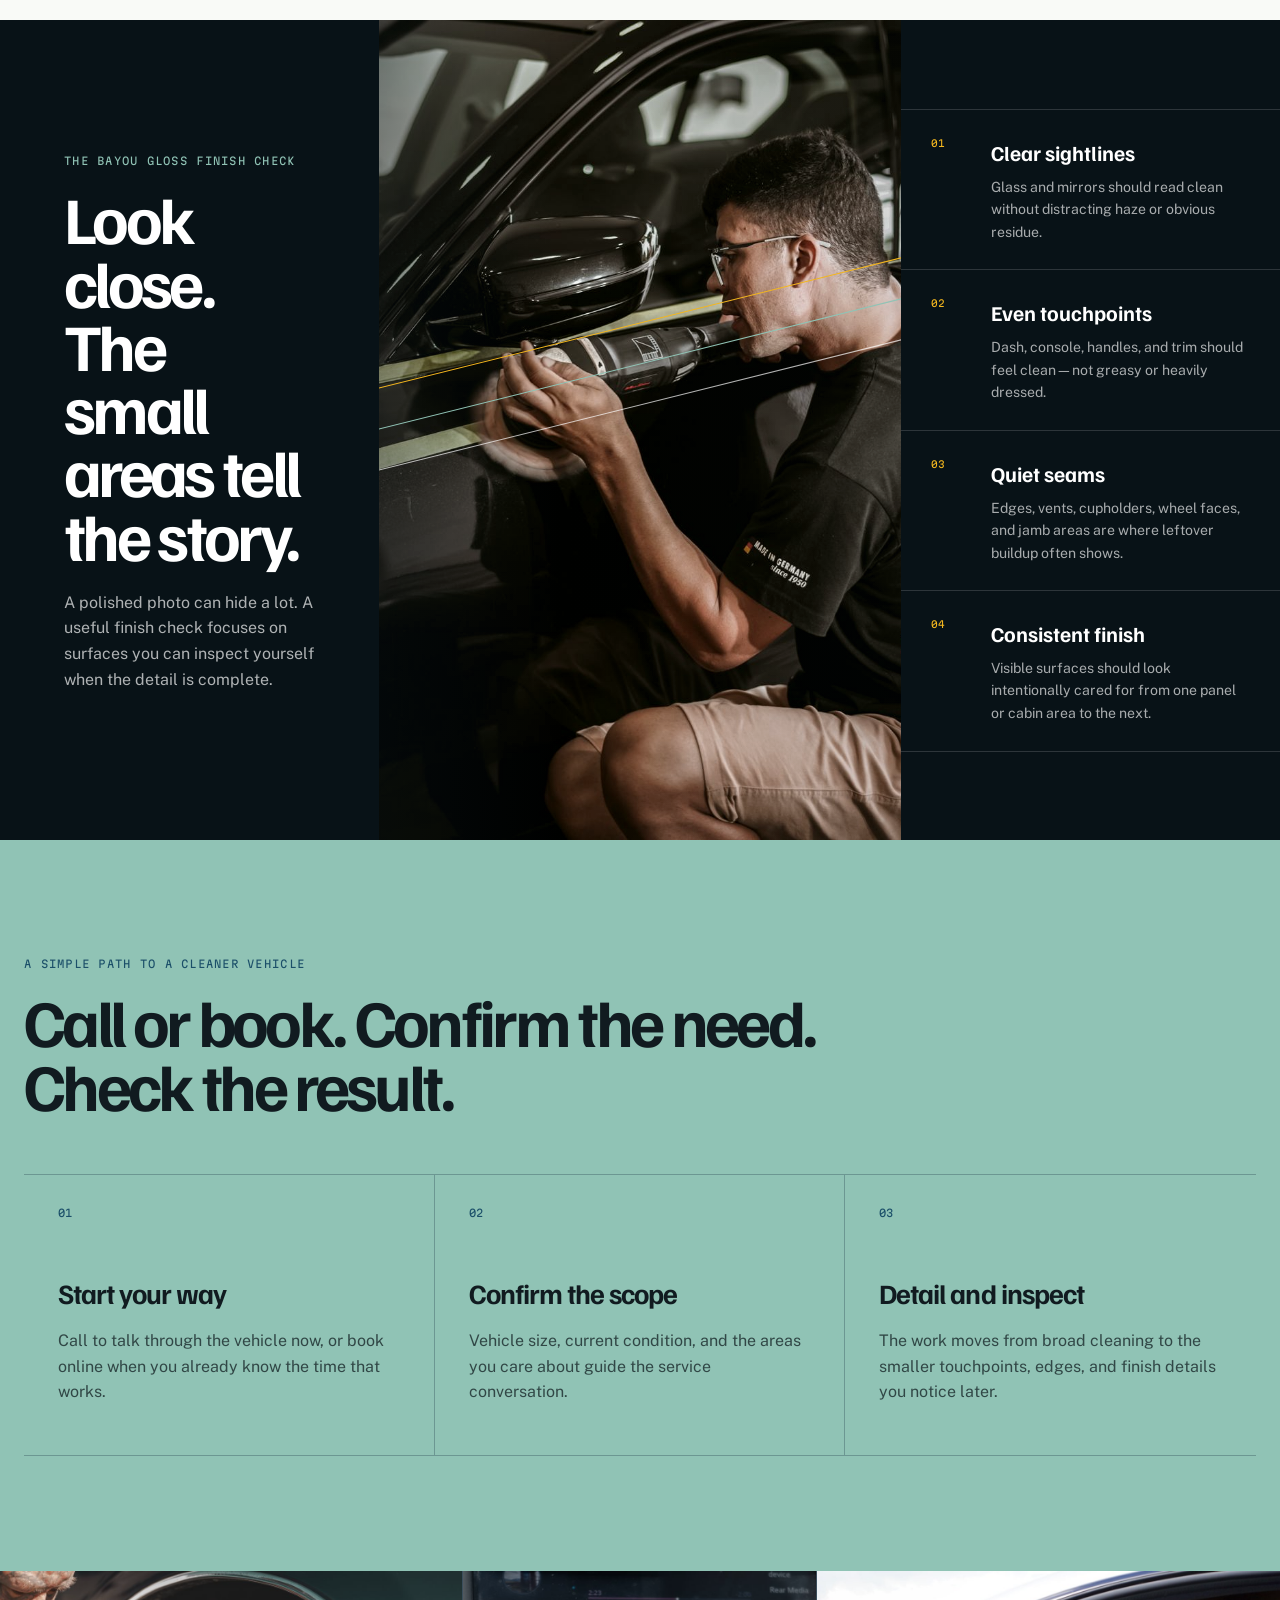
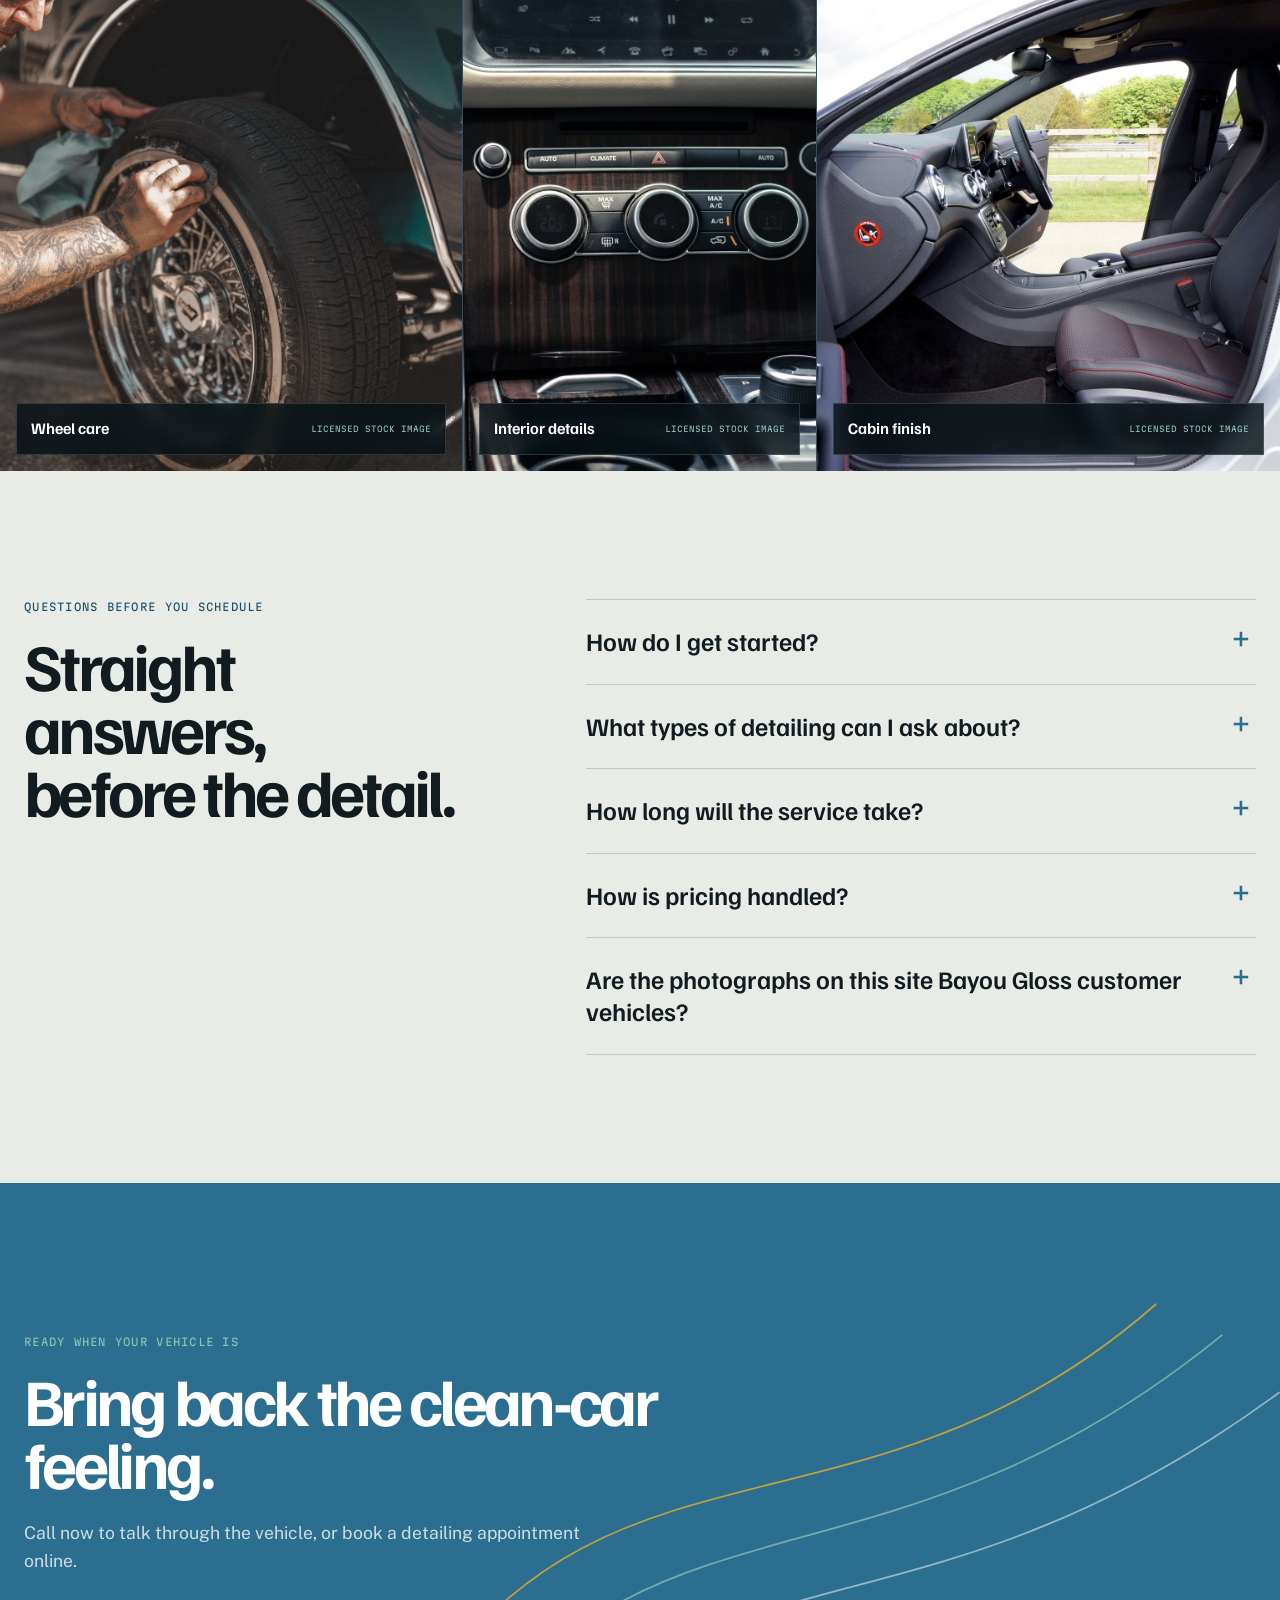
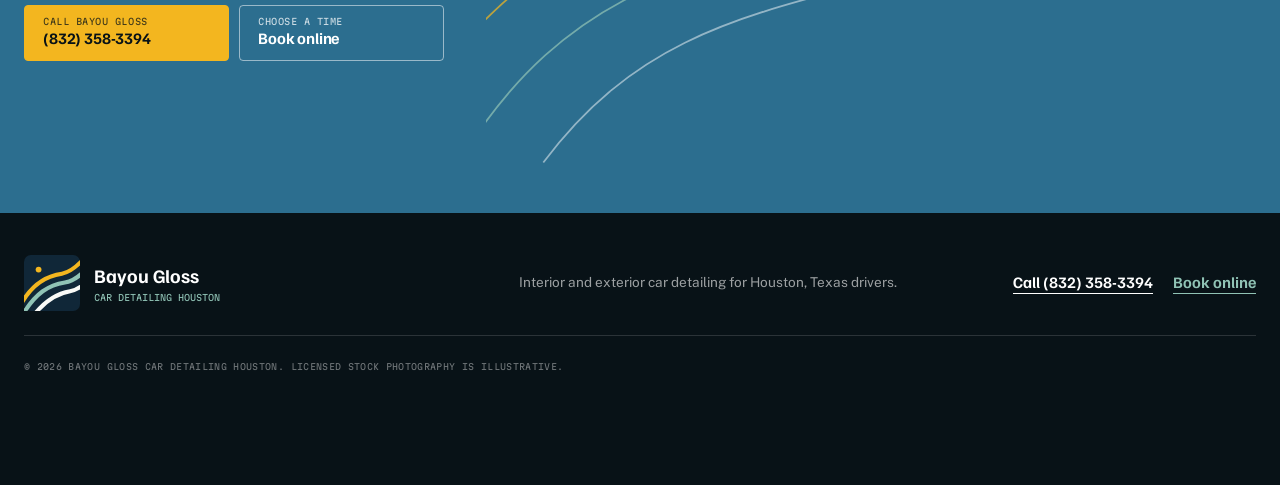
==== commit a3272e94: "feat: replace pricing with the standard rate grid Basic Detail $200, Premium Detail $250 including s" ====
--- a/index.html
+++ b/index.html
@@ -177,6 +177,64 @@
       </div>
     </section>
 
+    <section class="rates" id="pricing" aria-labelledby="pricing-title">
+      <div class="rates-shell">
+        <div class="rates-head">
+          <p class="rates-eyebrow">Pricing</p>
+          <h2 id="pricing-title">Flat rates. Booked online in a minute.</h2>
+          <p class="rates-intro">Pick the level of care your vehicle needs. Add the exterior wash to either detail.</p>
+        </div>
+
+        <div class="rate-grid">
+          <article class="rate-card">
+            <h3>Basic Detail</h3>
+            <p class="rate-figure">$200</p>
+            <p class="rate-note">Interior essentials, handled properly.</p>
+            <ul class="rate-list">
+              <li>Complete Interior Wipe Down</li>
+              <li>Triple-Stage Vacuuming</li>
+              <li>Mat Cleaning &amp; Refresh</li>
+            </ul>
+            <a class="rate-cta" href="https://cal.com/sumitdatta/auto-detail-service" target="_blank" rel="noopener">Book Online</a>
+          </article>
+          <article class="rate-card rate-card-featured">
+            <span class="rate-badge">Most booked</span>
+            <h3>Premium Detail</h3>
+            <p class="rate-figure">$250</p>
+            <p class="rate-note">The full interior restoration, with shampoo.</p>
+            <ul class="rate-list">
+              <li>Triple-Stage Vacuuming</li>
+              <li>Seat &amp; Carpet Stain Removal</li>
+              <li>Interior Cabin Freshener</li>
+              <li>Full Dust Removal</li>
+              <li>Window Cleaning &amp; Treatment</li>
+              <li>Deep Steam Cleaning</li>
+              <li>Fabric &amp; Carpet Extraction</li>
+              <li>Complete Interior Shampoo</li>
+              <li>Leather Conditioning &amp; Care</li>
+              <li>UV-Protectant Plastic Coating</li>
+            </ul>
+            <a class="rate-cta" href="https://cal.com/sumitdatta/auto-detail-service" target="_blank" rel="noopener">Book Online</a>
+          </article>
+          <article class="rate-card">
+            <h3>Exterior Wash</h3>
+            <p class="rate-figure">+$50</p>
+            <p class="rate-note">Add-on to either detail above.</p>
+            <ul class="rate-list">
+              <li>Hand Wash Exterior</li>
+              <li>Rim Detailing</li>
+              <li>Tire Deep Clean</li>
+              <li>Tire Shine Application</li>
+              <li>Door Jamb &amp; Panel Cleaning</li>
+              <li>Spot-Free Hand Dry</li>
+            </ul>
+            <a class="rate-cta" href="https://cal.com/sumitdatta/auto-detail-service" target="_blank" rel="noopener">Book Online</a>
+          </article>
+        </div>
+      </div>
+    </section>
+
+
     <section class="finish-section" id="finish-check">
       <div class="finish-intro reveal">
         <p class="eyebrow eyebrow-light">The Bayou Gloss finish check</p>
--- a/styles.css
+++ b/styles.css
@@ -331,3 +331,148 @@
   *, *::before, *::after { scroll-behavior: auto !important; animation-duration: .01ms !important; animation-iteration-count: 1 !important; transition-duration: .01ms !important; }
   .reveal { opacity: 1; transform: none; }
 }
+
+/* Pricing section — self-contained, inherits each site's own colors and type. */
+.rates {
+  padding: clamp(56px, 8vw, 104px) clamp(20px, 5vw, 48px);
+}
+
+.rates-shell {
+  width: min(1180px, 100%);
+  margin-inline: auto;
+}
+
+.rates-head {
+  max-width: 60ch;
+  margin-bottom: clamp(30px, 4vw, 50px);
+}
+
+.rates-eyebrow {
+  margin: 0 0 10px;
+  font-size: 0.76rem;
+  font-weight: 600;
+  letter-spacing: 0.14em;
+  text-transform: uppercase;
+  opacity: 0.65;
+}
+
+.rates-head h2 {
+  margin: 0 0 14px;
+  line-height: 1.12;
+}
+
+.rates-intro {
+  margin: 0;
+  font-size: 1.02rem;
+  line-height: 1.6;
+  opacity: 0.75;
+}
+
+.rate-grid {
+  display: grid;
+  gap: clamp(16px, 2vw, 24px);
+  grid-template-columns: repeat(auto-fit, minmax(260px, 1fr));
+  align-items: start;
+}
+
+.rate-card {
+  position: relative;
+  display: flex;
+  flex-direction: column;
+  padding: clamp(24px, 3vw, 34px);
+  border: 1px solid color-mix(in srgb, currentColor 20%, transparent);
+  border-radius: 14px;
+}
+
+.rate-card-featured {
+  border-width: 2px;
+  border-color: color-mix(in srgb, currentColor 55%, transparent);
+}
+
+.rate-badge {
+  align-self: flex-start;
+  margin-bottom: 12px;
+  padding: 5px 11px;
+  border: 1px solid color-mix(in srgb, currentColor 40%, transparent);
+  border-radius: 999px;
+  font-size: 0.68rem;
+  font-weight: 600;
+  letter-spacing: 0.1em;
+  text-transform: uppercase;
+  opacity: 0.85;
+}
+
+.rate-card h3 {
+  margin: 0;
+  font-size: 1.18rem;
+  line-height: 1.25;
+}
+
+.rate-figure {
+  margin: 10px 0 0;
+  font-size: clamp(2.1rem, 4vw, 2.7rem);
+  font-weight: 700;
+  letter-spacing: -0.02em;
+  line-height: 1;
+}
+
+.rate-note {
+  margin: 12px 0 0;
+  font-size: 0.92rem;
+  line-height: 1.5;
+  opacity: 0.72;
+}
+
+.rate-list {
+  margin: 20px 0 0;
+  padding: 20px 0 0;
+  border-top: 1px solid color-mix(in srgb, currentColor 15%, transparent);
+  list-style: none;
+  display: grid;
+  gap: 9px;
+}
+
+.rate-list li {
+  position: relative;
+  padding-left: 20px;
+  font-size: 0.93rem;
+  line-height: 1.45;
+  opacity: 0.85;
+}
+
+.rate-list li::before {
+  content: "";
+  position: absolute;
+  left: 0;
+  top: 0.55em;
+  width: 9px;
+  height: 1px;
+  background: currentColor;
+  opacity: 0.6;
+}
+
+.rate-cta {
+  margin-top: 24px;
+  padding: 13px 20px;
+  border: 1px solid color-mix(in srgb, currentColor 45%, transparent);
+  border-radius: 8px;
+  font-size: 0.86rem;
+  font-weight: 600;
+  letter-spacing: 0.06em;
+  text-transform: uppercase;
+  text-align: center;
+  text-decoration: none;
+  color: inherit;
+  transition: opacity 0.18s ease;
+}
+
+.rate-cta:hover,
+.rate-cta:focus-visible {
+  opacity: 0.7;
+}
+
+@media (max-width: 640px) {
+  .rate-grid {
+    grid-template-columns: 1fr;
+  }
+}
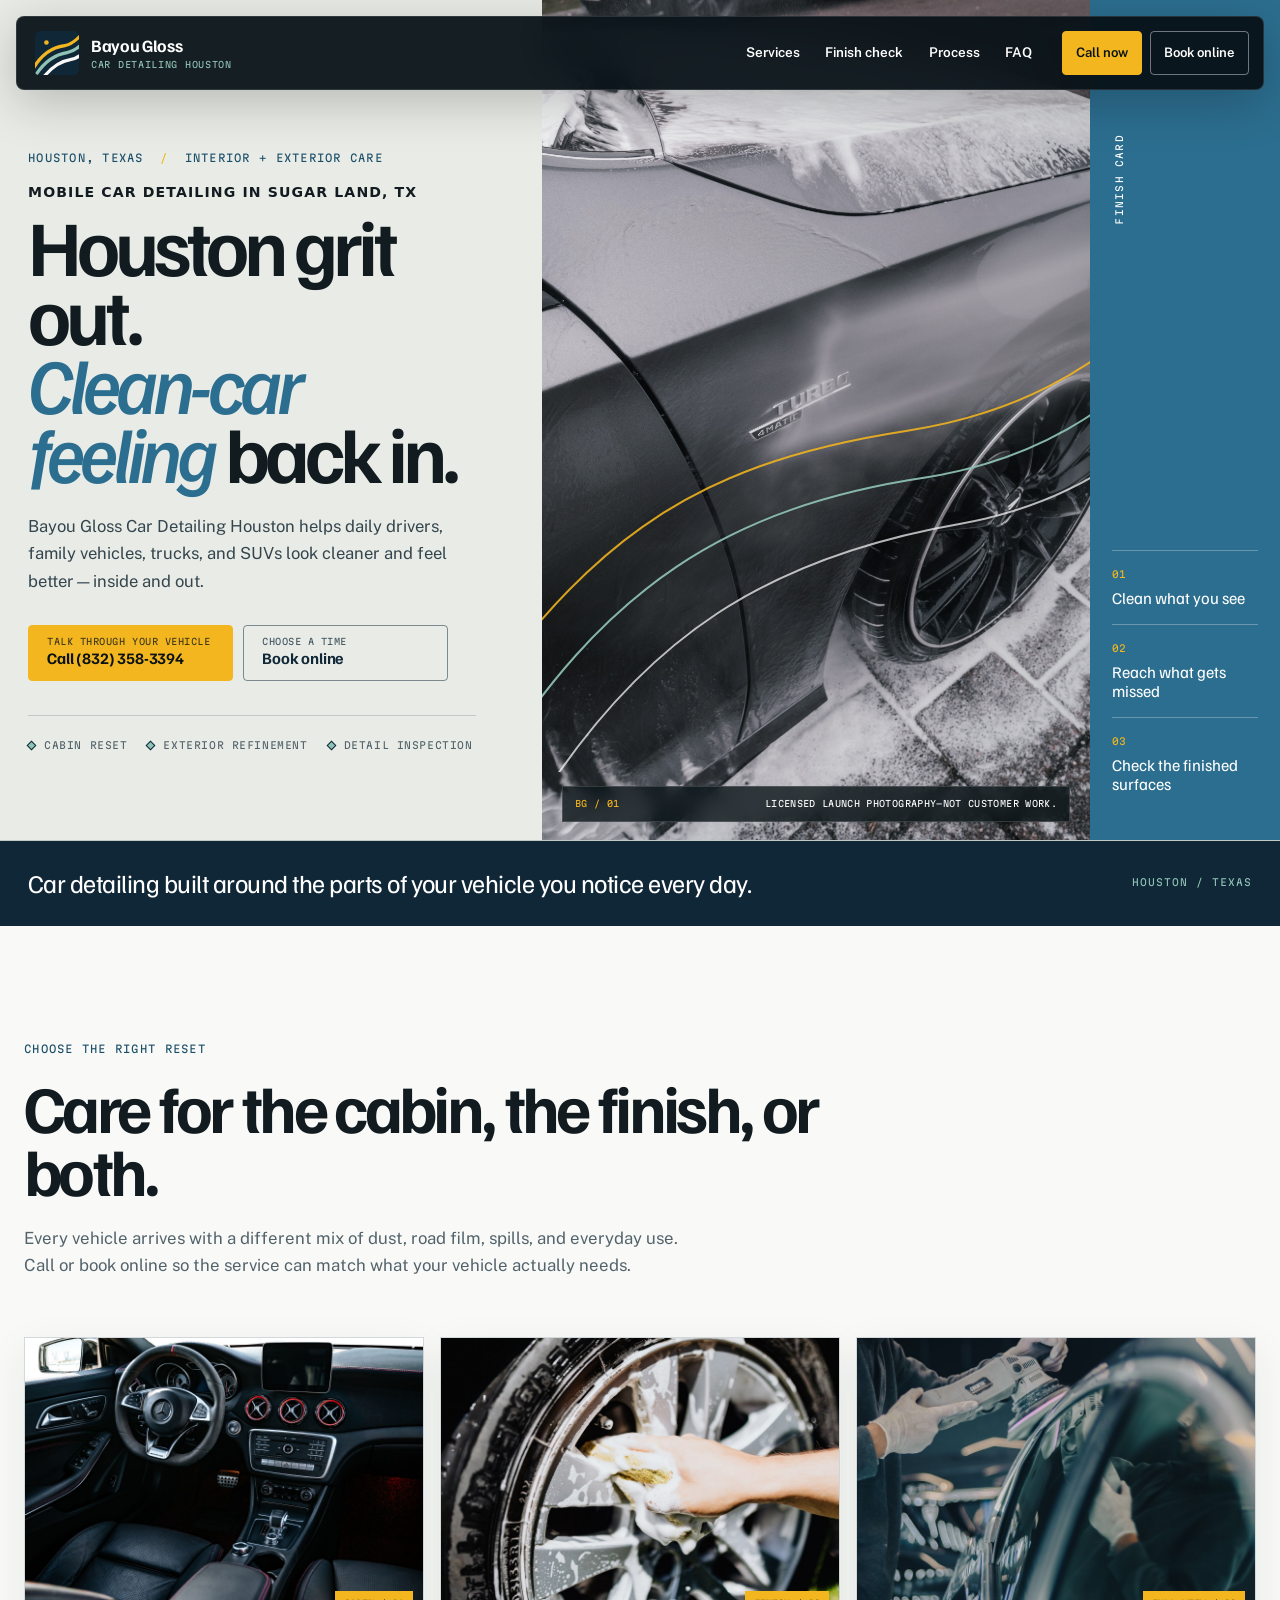
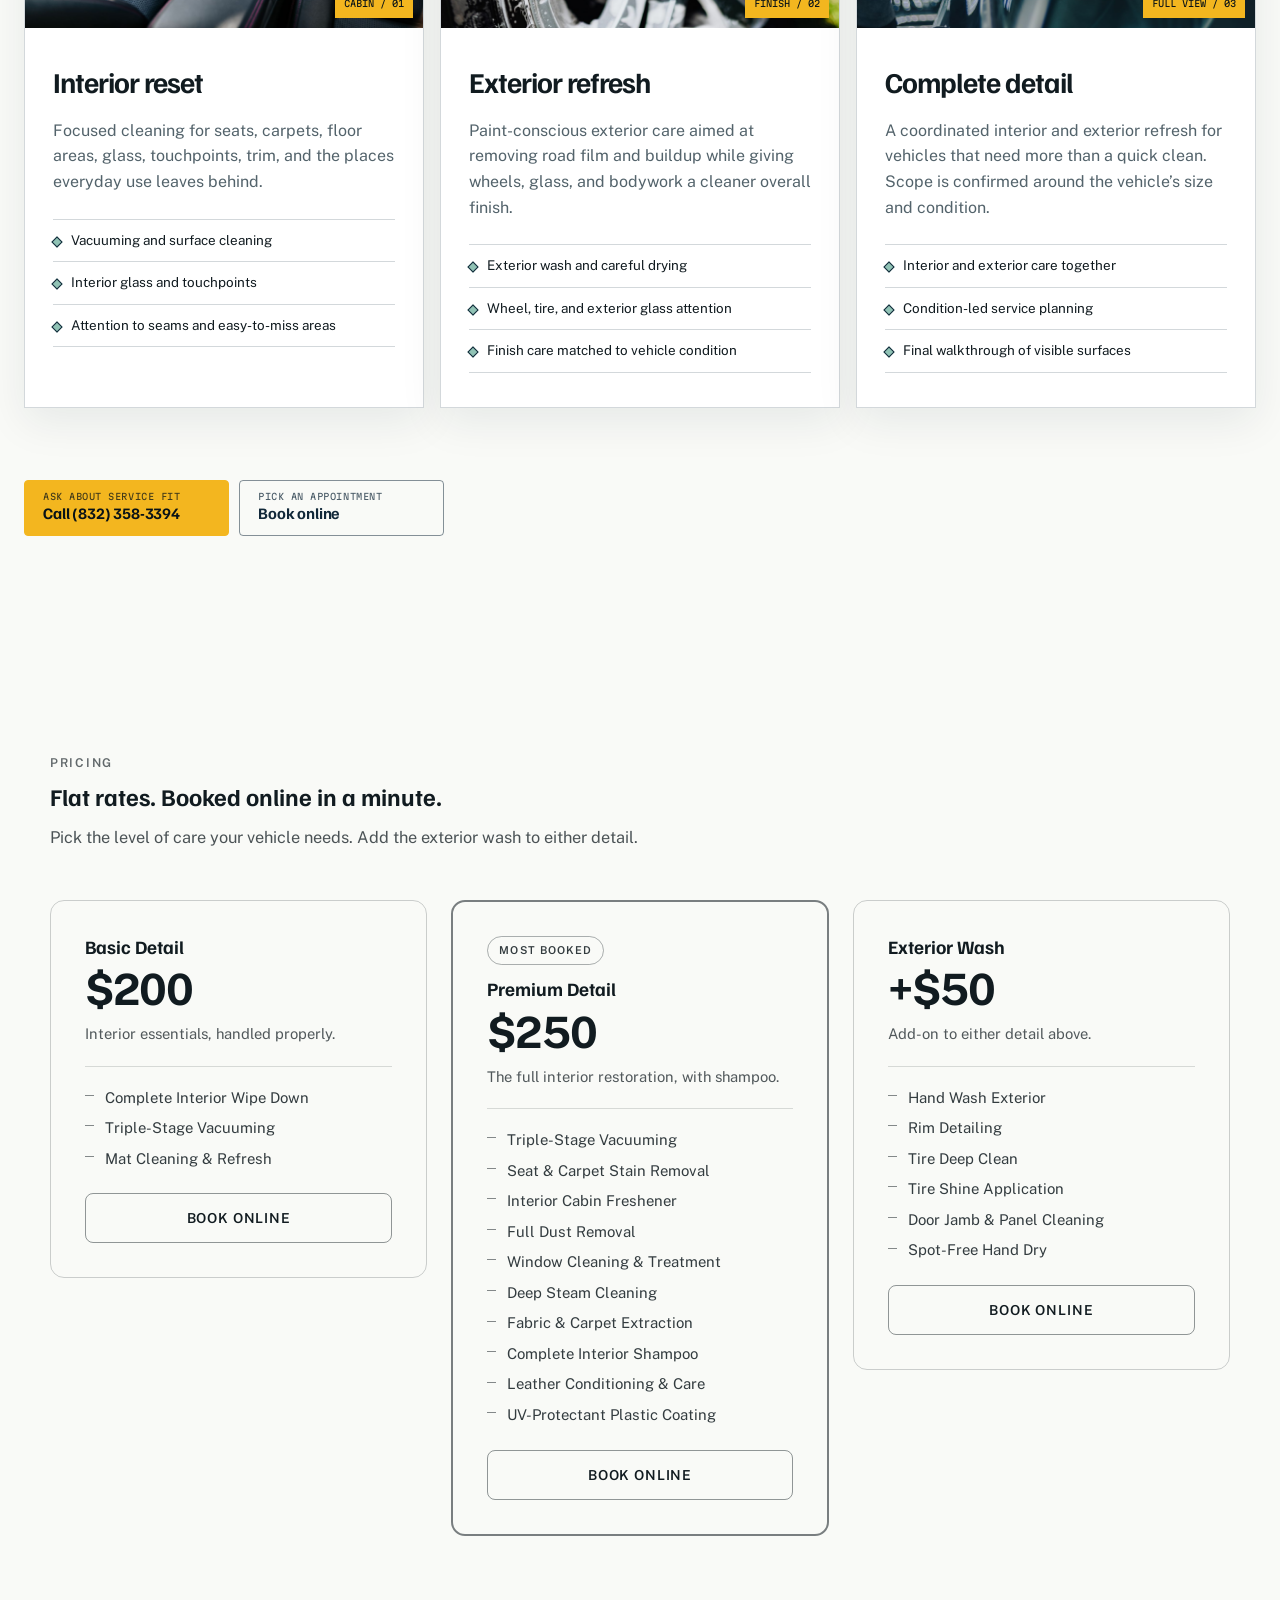
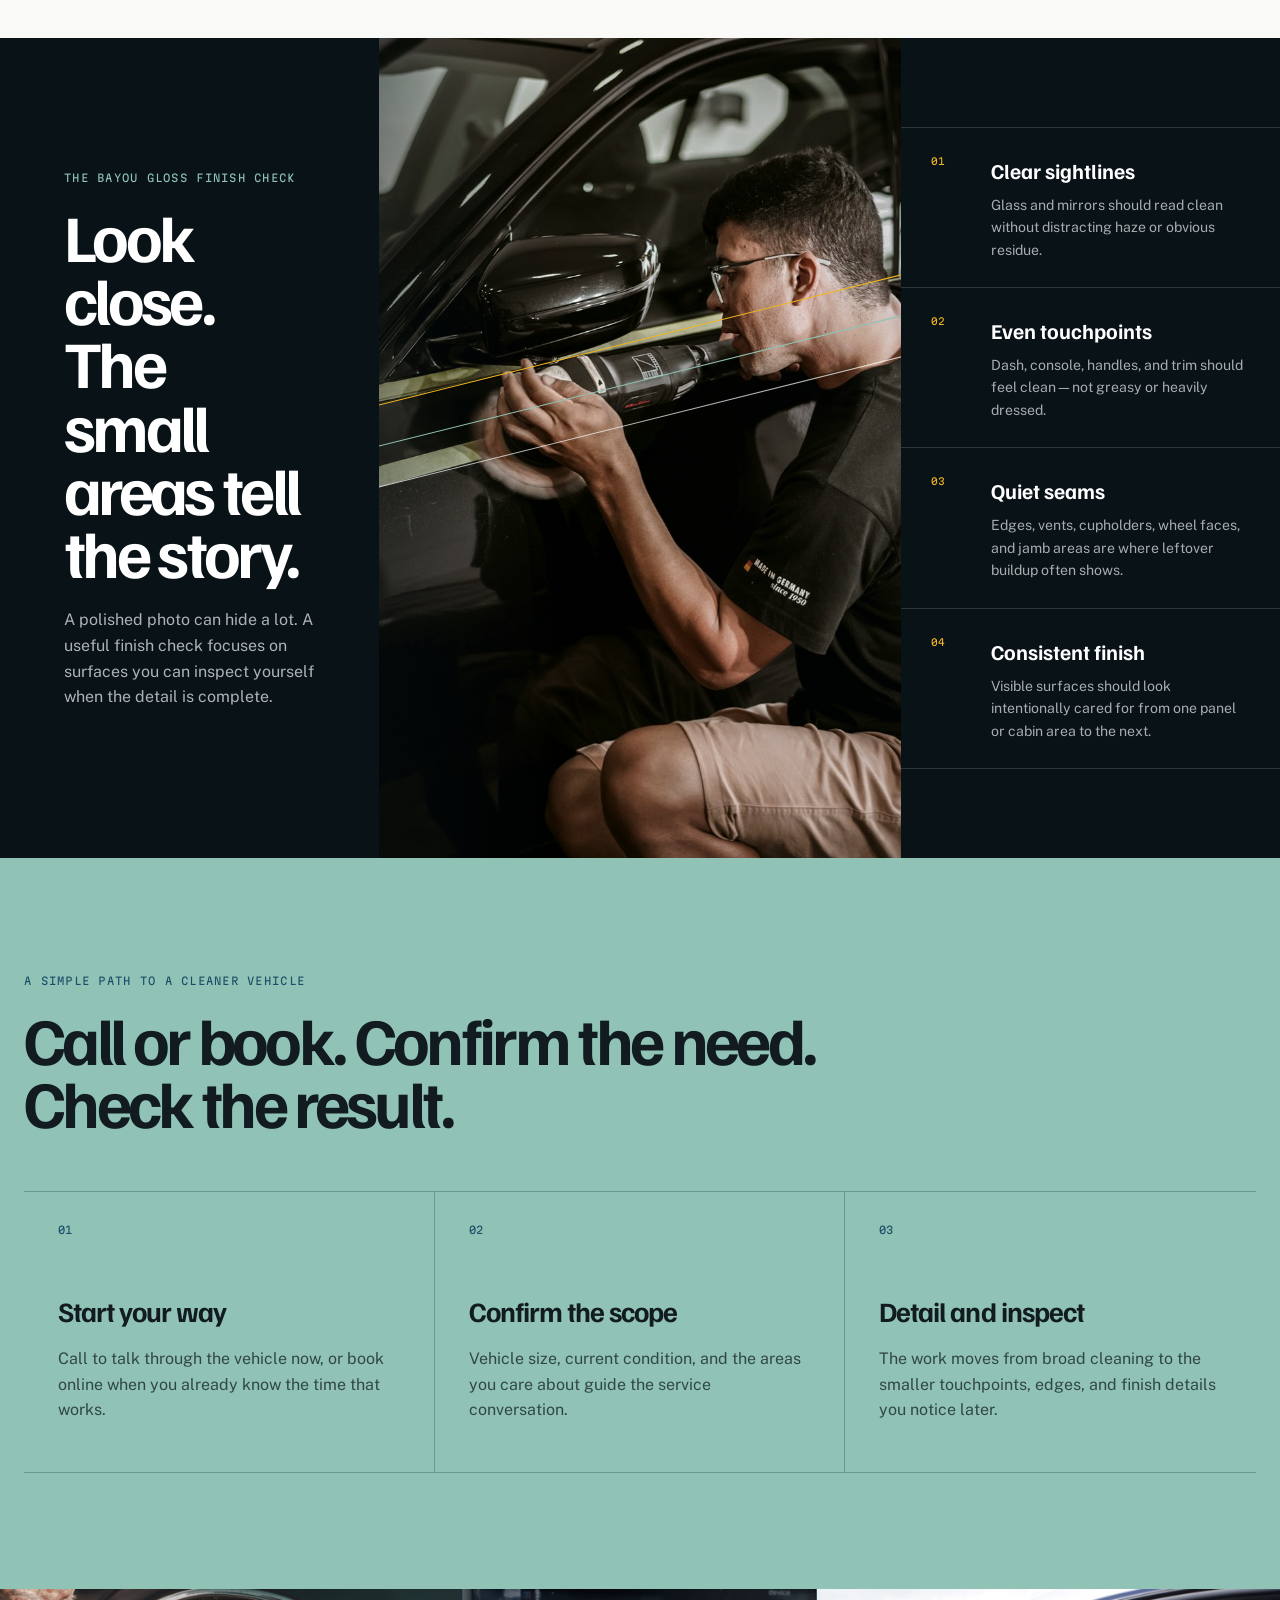
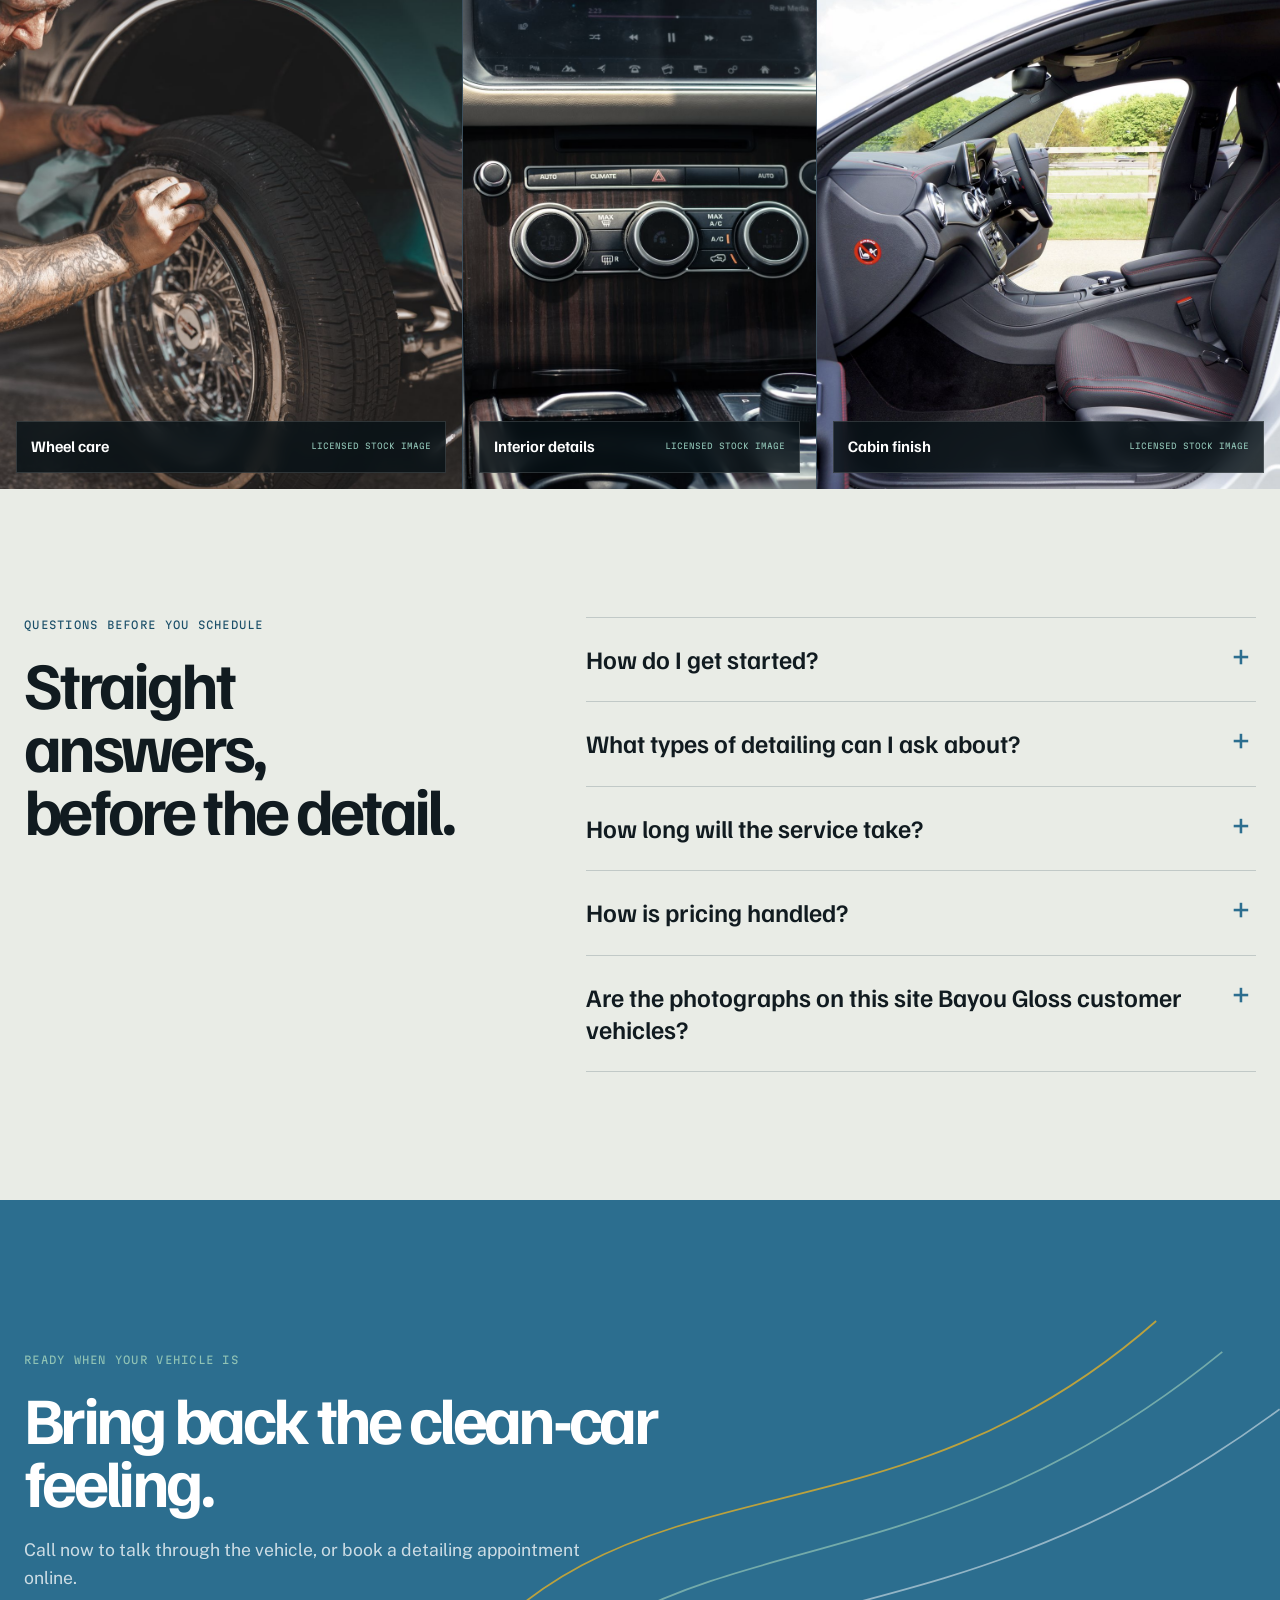
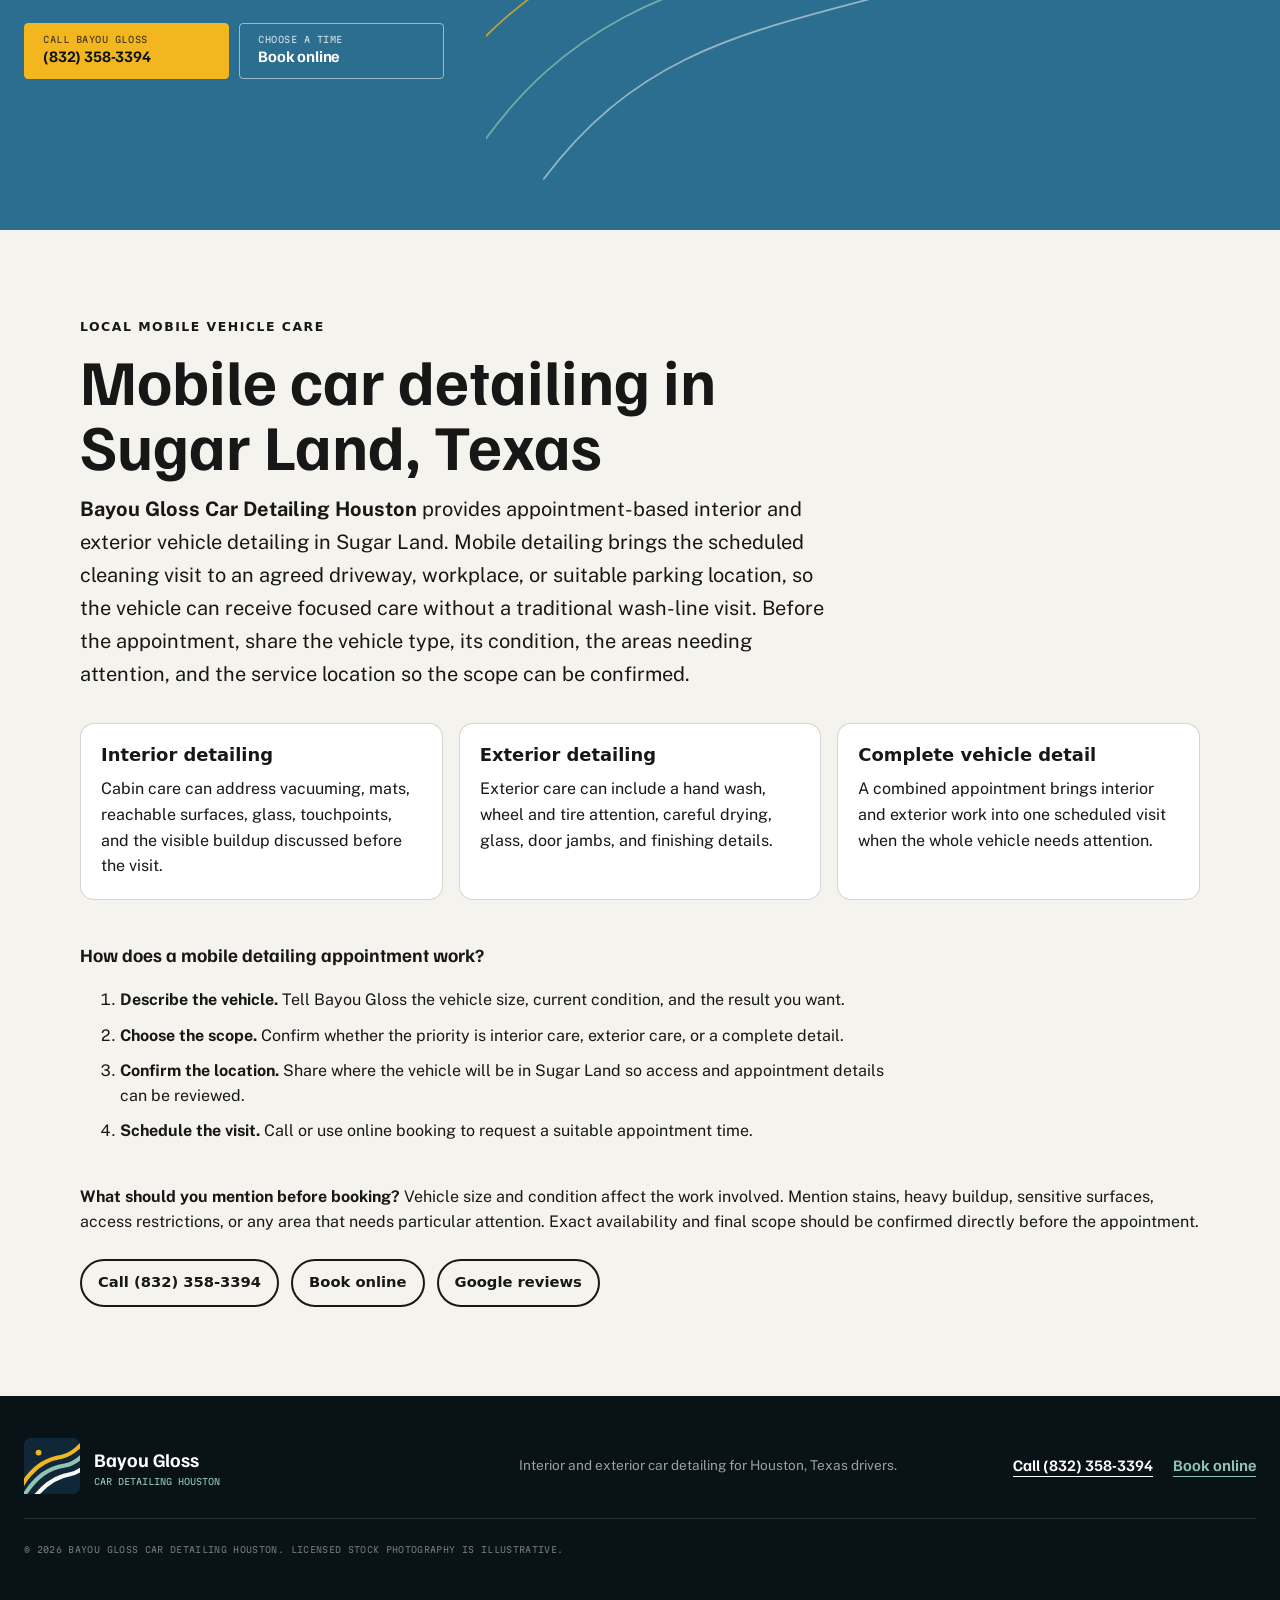
==== commit 07ff1138: "Improve local SEO and AI search visibility" ====
--- a/index.html
+++ b/index.html
@@ -3,33 +3,165 @@
 <head>
   <meta charset="utf-8">
   <meta name="viewport" content="width=device-width, initial-scale=1">
-  <title>Bayou Gloss Car Detailing Houston | Call or Book Online</title>
-  <meta name="description" content="Bayou Gloss Car Detailing Houston offers careful interior and exterior car detailing for Houston drivers. Call (832) 358-3394 or book online.">
+  <title>Mobile Car Detailing in Sugar Land, TX | Bayou Gloss</title>
   <link rel="canonical" href="https://bayougloss.shop/">
-  <meta property="og:type" content="website">
-  <meta property="og:title" content="Bayou Gloss Car Detailing Houston">
-  <meta property="og:description" content="A cleaner cabin. A sharper exterior. Call or book car detailing in Houston, Texas.">
-  <meta property="og:url" content="https://bayougloss.shop/">
-  <meta property="og:image" content="https://bayougloss.shop/assets/hero-foam-car.jpg">
   <meta name="theme-color" content="#102738">
   <link rel="icon" href="assets/favicon.svg" type="image/svg+xml">
   <link rel="preconnect" href="https://fonts.googleapis.com">
   <link rel="preconnect" href="https://fonts.gstatic.com" crossorigin>
-  <link href="https://fonts.googleapis.com/css2?family=Familjen+Grotesk:ital,wght@0,400..700;1,400..700&family=Martian+Mono:wght@400;600&family=Public+Sans:wght@400;500;600;700&display=swap" rel="stylesheet">
-  <link rel="stylesheet" href="styles.css">
+  <link rel="preload" href="styles.css" as="style">
+  <link rel="stylesheet" href="styles.css" media="print" onload="this.media='all'">
+  <link rel="preload" href="https://fonts.googleapis.com/css2?family=Familjen+Grotesk:ital,wght@0,400..700;1,400..700&family=Martian+Mono:wght@400;600&family=Public+Sans:wght@400;500;600;700&display=swap" as="style">
+  <link rel="stylesheet" href="https://fonts.googleapis.com/css2?family=Familjen+Grotesk:ital,wght@0,400..700;1,400..700&family=Martian+Mono:wght@400;600&family=Public+Sans:wght@400;500;600;700&display=swap" media="print" onload="this.media='all'">
+  <noscript>
+    <link rel="stylesheet" href="styles.css">
+    <link rel="stylesheet" href="https://fonts.googleapis.com/css2?family=Familjen+Grotesk:ital,wght@0,400..700;1,400..700&family=Martian+Mono:wght@400;600&family=Public+Sans:wght@400;500;600;700&display=swap">
+  </noscript>
   <script type="application/ld+json">
-  {
-    "@context": "https://schema.org",
-    "@type": "AutoWash",
-    "name": "Bayou Gloss Car Detailing Houston",
-    "url": "https://bayougloss.shop/",
-    "telephone": "+1-832-358-3394",
-    "description": "Interior and exterior car detailing in Houston, Texas.",
-    "areaServed": {
-      "@type": "City",
-      "name": "Houston"
+{
+  "@context": "https://schema.org",
+  "@type": "AutoWash",
+  "name": "Bayou Gloss Car Detailing Houston",
+  "url": "https://bayougloss.shop/",
+  "telephone": "+1 832-358-3394",
+  "address": {
+    "@type": "PostalAddress",
+    "streetAddress": "1514 Vickery Dr",
+    "addressLocality": "Sugar Land",
+    "addressRegion": "TX",
+    "postalCode": "77498",
+    "addressCountry": "US"
+  },
+  "description": "Interior and exterior car detailing in Houston, Texas.",
+  "areaServed": {
+    "@type": "City",
+    "name": "Sugar Land",
+    "containedInPlace": {
+      "@type": "State",
+      "name": "Texas"
     }
+  },
+  "priceRange": "$200-$250",
+  "makesOffer": [
+    {
+      "@type": "Offer",
+      "name": "Basic Detail",
+      "price": "200",
+      "priceCurrency": "USD",
+      "availability": "https://schema.org/InStock",
+      "itemOffered": {
+        "@type": "Service",
+        "name": "Basic Detail"
+      }
+    },
+    {
+      "@type": "Offer",
+      "name": "Premium Detail",
+      "price": "250",
+      "priceCurrency": "USD",
+      "availability": "https://schema.org/InStock",
+      "itemOffered": {
+        "@type": "Service",
+        "name": "Premium Detail"
+      }
+    },
+    {
+      "@type": "Offer",
+      "name": "Exterior Wash",
+      "price": "50",
+      "priceCurrency": "USD",
+      "availability": "https://schema.org/InStock",
+      "itemOffered": {
+        "@type": "Service",
+        "name": "Exterior Wash"
+      }
+    }
+  ],
+  "@id": "https://bayougloss.shop/#business",
+  "geo": {
+    "@type": "GeoCoordinates",
+    "latitude": 29.641074936335,
+    "longitude": -95.634274020331
+  },
+  "image": "https://bayougloss.shop/assets/hero-foam-car.jpg",
+  "sameAs": [
+    "https://g.page/r/CcWJlc7ioB5GEBM/review"
+  ],
+  "contactPoint": {
+    "@type": "ContactPoint",
+    "telephone": "+1 832-358-3394",
+    "contactType": "customer service",
+    "areaServed": "US-TX",
+    "availableLanguage": "English"
   }
+}
+    </script>
+<!-- SEO-GEO:START -->
+  <meta name="description" content="Mobile car detailing in Sugar Land, TX from Bayou Gloss, with interior cleaning, exterior hand washing, and complete details. Call or book online.">
+  <meta name="robots" content="index, follow, max-image-preview:large, max-snippet:-1, max-video-preview:-1">
+  <meta property="og:locale" content="en_US">
+  <meta property="og:type" content="website">
+  <meta property="og:site_name" content="Bayou Gloss">
+  <meta property="og:title" content="Mobile Car Detailing in Sugar Land, TX | Bayou Gloss">
+  <meta property="og:description" content="Mobile car detailing in Sugar Land, TX from Bayou Gloss, with interior cleaning, exterior hand washing, and complete details. Call or book online.">
+  <meta property="og:url" content="https://bayougloss.shop/">
+  <meta property="og:image" content="https://bayougloss.shop/assets/hero-foam-car.jpg">
+  <meta name="twitter:image" content="https://bayougloss.shop/assets/hero-foam-car.jpg">
+  <meta name="twitter:card" content="summary_large_image">
+  <meta name="twitter:title" content="Mobile Car Detailing in Sugar Land, TX | Bayou Gloss">
+  <meta name="twitter:description" content="Mobile car detailing in Sugar Land, TX from Bayou Gloss, with interior cleaning, exterior hand washing, and complete details. Call or book online.">
+  <style id="seo-geo-styles">
+    .seo-local-intent { display:block; margin:0 0 .55rem; font:700 clamp(.78rem,1.1vw,.95rem)/1.2 system-ui,sans-serif; letter-spacing:.08em; text-transform:uppercase; }
+    .seo-geo-section { background:#f5f3ed; color:#171717; padding:clamp(3.5rem,7vw,6.5rem) clamp(1.25rem,5vw,5rem); }
+    .seo-geo-inner { width:min(1120px,100%); margin:0 auto; }
+    .seo-geo-kicker { margin:0 0 .75rem; font:700 .78rem/1.2 system-ui,sans-serif; letter-spacing:.12em; text-transform:uppercase; }
+    .seo-geo-section h2 { max-width:22ch; margin:0 0 1rem; color:inherit; font-size:clamp(2rem,5vw,4rem); line-height:1.02; }
+    .seo-geo-answer { max-width:760px; margin:0 0 2rem; font-size:clamp(1.05rem,2vw,1.25rem); line-height:1.65; }
+    .seo-geo-grid { display:grid; grid-template-columns:repeat(3,minmax(0,1fr)); gap:1rem; margin:2rem 0; }
+    .seo-geo-card { border:1px solid rgba(23,23,23,.18); border-radius:14px; padding:1.25rem; background:#fff; }
+    .seo-geo-card h3 { margin:0 0 .6rem; color:inherit; font:700 1.12rem/1.25 system-ui,sans-serif; }
+    .seo-geo-card p { margin:0; line-height:1.6; }
+    .seo-geo-steps { max-width:820px; margin:2.5rem 0; }
+    .seo-geo-steps li { margin:.65rem 0; line-height:1.55; }
+    .seo-geo-actions { display:flex; flex-wrap:wrap; gap:.75rem; margin-top:1.5rem; }
+    .seo-geo-action { display:inline-flex; align-items:center; min-height:48px; padding:.75rem 1rem; border:2px solid currentColor; border-radius:999px; color:inherit; font:700 .92rem/1 system-ui,sans-serif; text-decoration:none; }
+    @media (max-width:760px) { .seo-geo-grid { grid-template-columns:1fr; } }
+  </style>
+<!-- SEO-GEO:END -->
+  <script id="seo-geo-entity-schema" type="application/ld+json">
+{
+  "@context": "https://schema.org",
+  "@graph": [
+    {
+      "@type": "WebSite",
+      "@id": "https://bayougloss.shop/#website",
+      "url": "https://bayougloss.shop/",
+      "name": "Bayou Gloss Car Detailing Houston",
+      "inLanguage": "en-US",
+      "publisher": {
+        "@id": "https://bayougloss.shop/#business"
+      }
+    },
+    {
+      "@type": "Service",
+      "@id": "https://bayougloss.shop/#mobile-car-detailing",
+      "name": "Mobile Car Detailing in Sugar Land, Texas",
+      "serviceType": "Mobile car detailing",
+      "provider": {
+        "@id": "https://bayougloss.shop/#business"
+      },
+      "areaServed": {
+        "@type": "City",
+        "name": "Sugar Land",
+        "containedInPlace": {
+          "@type": "State",
+          "name": "Texas"
+        }
+      },
+      "url": "https://bayougloss.shop/#services"
+    }
+  ]
+}
   </script>
 </head>
 <body>
@@ -37,7 +169,7 @@
 
   <header class="site-header" data-header>
     <a class="brand" href="#top" aria-label="Bayou Gloss home">
-      <img src="assets/logo-mark.svg" alt="" width="44" height="44">
+      <img src="assets/logo-mark.svg" alt="Bayou Gloss car detailing contour logo" width="44" height="44" aria-hidden="true">
       <span class="brand-copy">
         <strong>Bayou Gloss</strong>
         <small>Car Detailing Houston</small>
@@ -65,7 +197,7 @@
     <section class="hero" id="top">
       <div class="hero-copy">
         <p class="eyebrow">Houston, Texas <span aria-hidden="true">/</span> Interior + exterior care</p>
-        <h1>Houston grit out.<br><em>Clean-car feeling</em> back in.</h1>
+        <h1><span class="seo-local-intent" data-seo-local-intent>Mobile Car Detailing in Sugar Land, TX</span>Houston grit out.<br><em>Clean-car feeling</em> back in.</h1>
         <p class="hero-lede">Bayou Gloss Car Detailing Houston helps daily drivers, family vehicles, trucks, and SUVs look cleaner and feel better—inside and out.</p>
 
         <div class="action-pair hero-actions">
@@ -339,11 +471,52 @@
         </div>
       </div>
     </section>
+  <!-- SEO-GEO-LOCAL:START -->
+    <section class="seo-geo-section" id="local-detailing" aria-labelledby="local-detailing-title">
+      <div class="seo-geo-inner">
+        <p class="seo-geo-kicker">Local mobile vehicle care</p>
+        <h2 id="local-detailing-title">Mobile car detailing in Sugar Land, Texas</h2>
+        <p class="seo-geo-answer"><strong>Bayou Gloss Car Detailing Houston</strong> provides appointment-based interior and exterior vehicle detailing in Sugar Land. Mobile detailing brings the scheduled cleaning visit to an agreed driveway, workplace, or suitable parking location, so the vehicle can receive focused care without a traditional wash-line visit. Before the appointment, share the vehicle type, its condition, the areas needing attention, and the service location so the scope can be confirmed.</p>
+
+        <div class="seo-geo-grid" aria-label="Available detailing options">
+          <article class="seo-geo-card">
+            <h3>Interior detailing</h3>
+            <p>Cabin care can address vacuuming, mats, reachable surfaces, glass, touchpoints, and the visible buildup discussed before the visit.</p>
+          </article>
+          <article class="seo-geo-card">
+            <h3>Exterior detailing</h3>
+            <p>Exterior care can include a hand wash, wheel and tire attention, careful drying, glass, door jambs, and finishing details.</p>
+          </article>
+          <article class="seo-geo-card">
+            <h3>Complete vehicle detail</h3>
+            <p>A combined appointment brings interior and exterior work into one scheduled visit when the whole vehicle needs attention.</p>
+          </article>
+        </div>
+
+        <div class="seo-geo-steps">
+          <h3>How does a mobile detailing appointment work?</h3>
+          <ol>
+            <li><strong>Describe the vehicle.</strong> Tell Bayou Gloss the vehicle size, current condition, and the result you want.</li>
+            <li><strong>Choose the scope.</strong> Confirm whether the priority is interior care, exterior care, or a complete detail.</li>
+            <li><strong>Confirm the location.</strong> Share where the vehicle will be in Sugar Land so access and appointment details can be reviewed.</li>
+            <li><strong>Schedule the visit.</strong> Call or use online booking to request a suitable appointment time.</li>
+          </ol>
+        </div>
+
+        <p><strong>What should you mention before booking?</strong> Vehicle size and condition affect the work involved. Mention stains, heavy buildup, sensitive surfaces, access restrictions, or any area that needs particular attention. Exact availability and final scope should be confirmed directly before the appointment.</p>
+        <div class="seo-geo-actions">
+          <a class="seo-geo-action" href="tel:+18323583394">Call (832) 358-3394</a>
+          <a class="seo-geo-action" href="https://cal.com/sumitdatta/auto-detail-service" target="_blank" rel="noopener">Book online</a>
+          <a class="seo-geo-action" href="https://g.page/r/CcWJlc7ioB5GEBM/review" target="_blank" rel="noopener">Google reviews</a>
+        </div>
+      </div>
+    </section>
+<!-- SEO-GEO-LOCAL:END -->
   </main>
 
   <footer class="site-footer">
     <div class="footer-brand">
-      <img src="assets/logo-mark.svg" alt="" width="56" height="56">
+      <img src="assets/logo-mark.svg" alt="Bayou Gloss car detailing contour logo" width="56" height="56" aria-hidden="true">
       <div><strong>Bayou Gloss</strong><span>Car Detailing Houston</span></div>
     </div>
     <p>Interior and exterior car detailing for Houston, Texas drivers.</p>
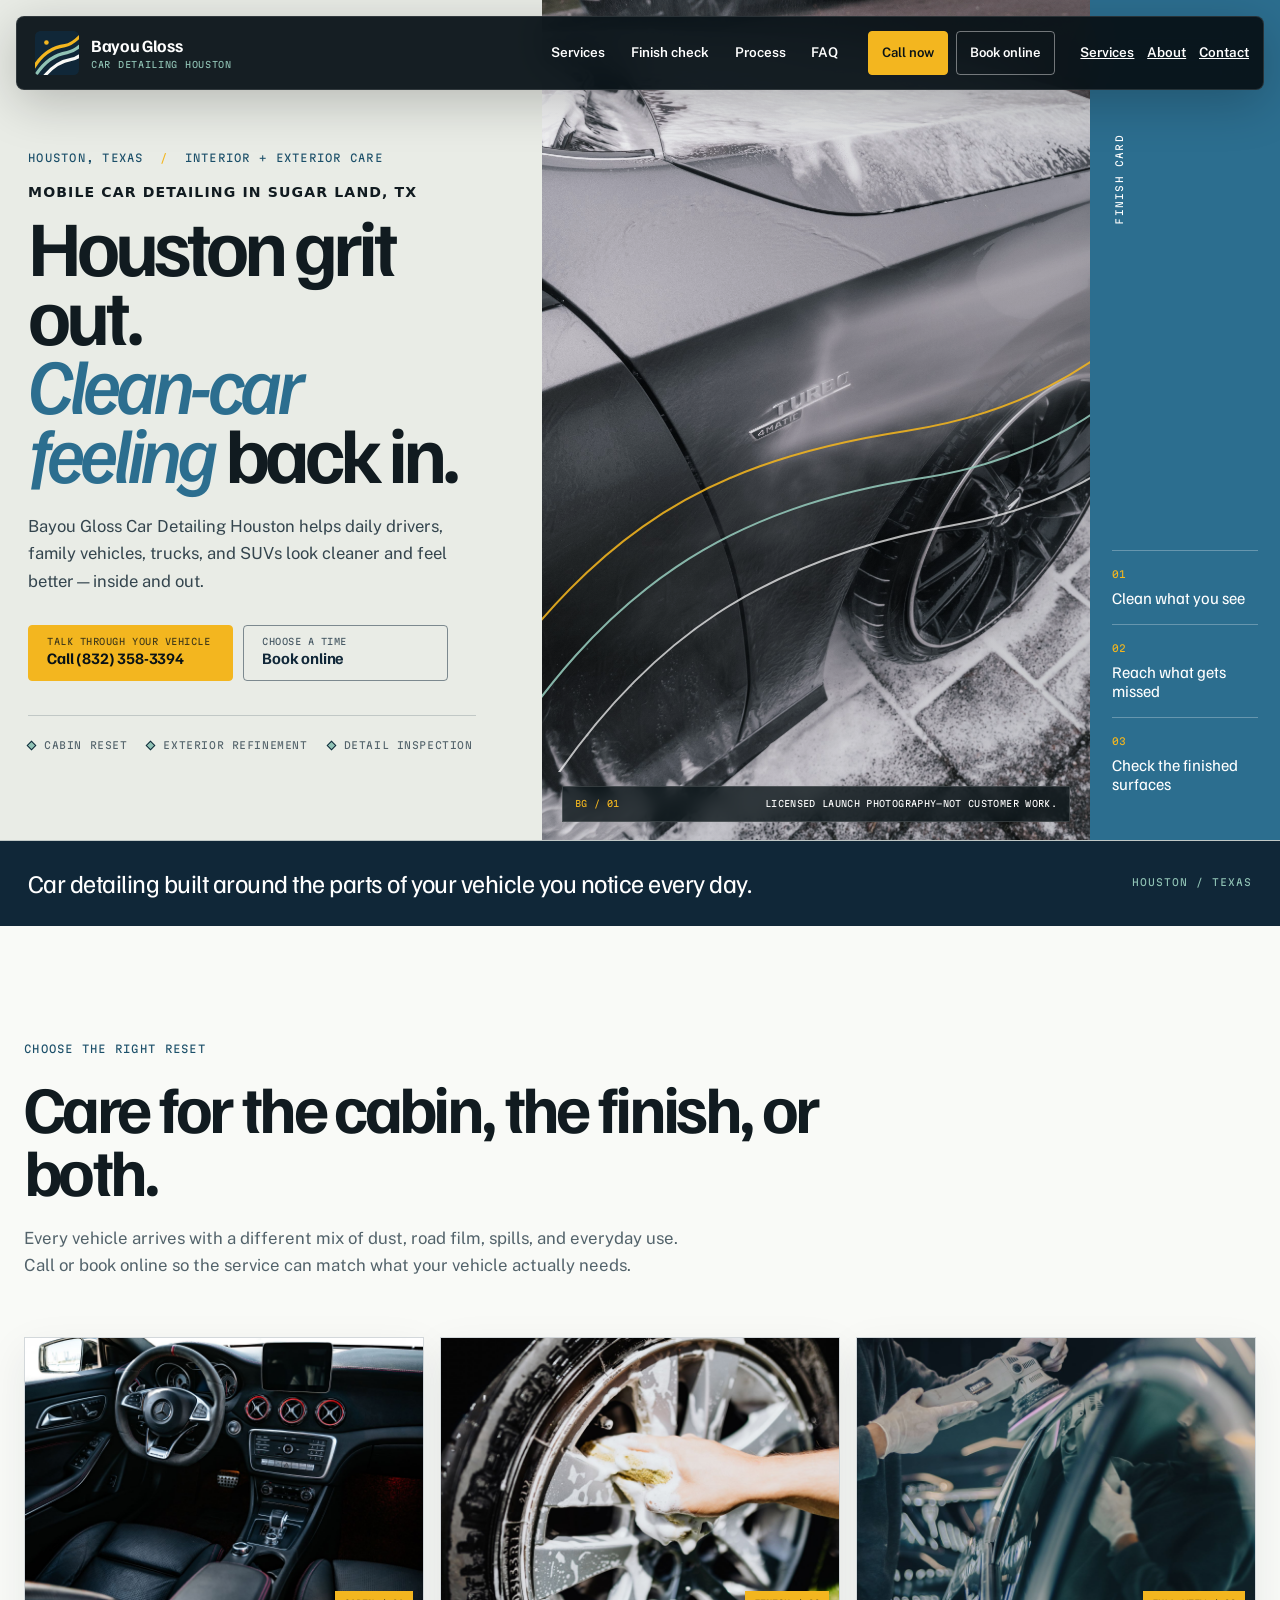
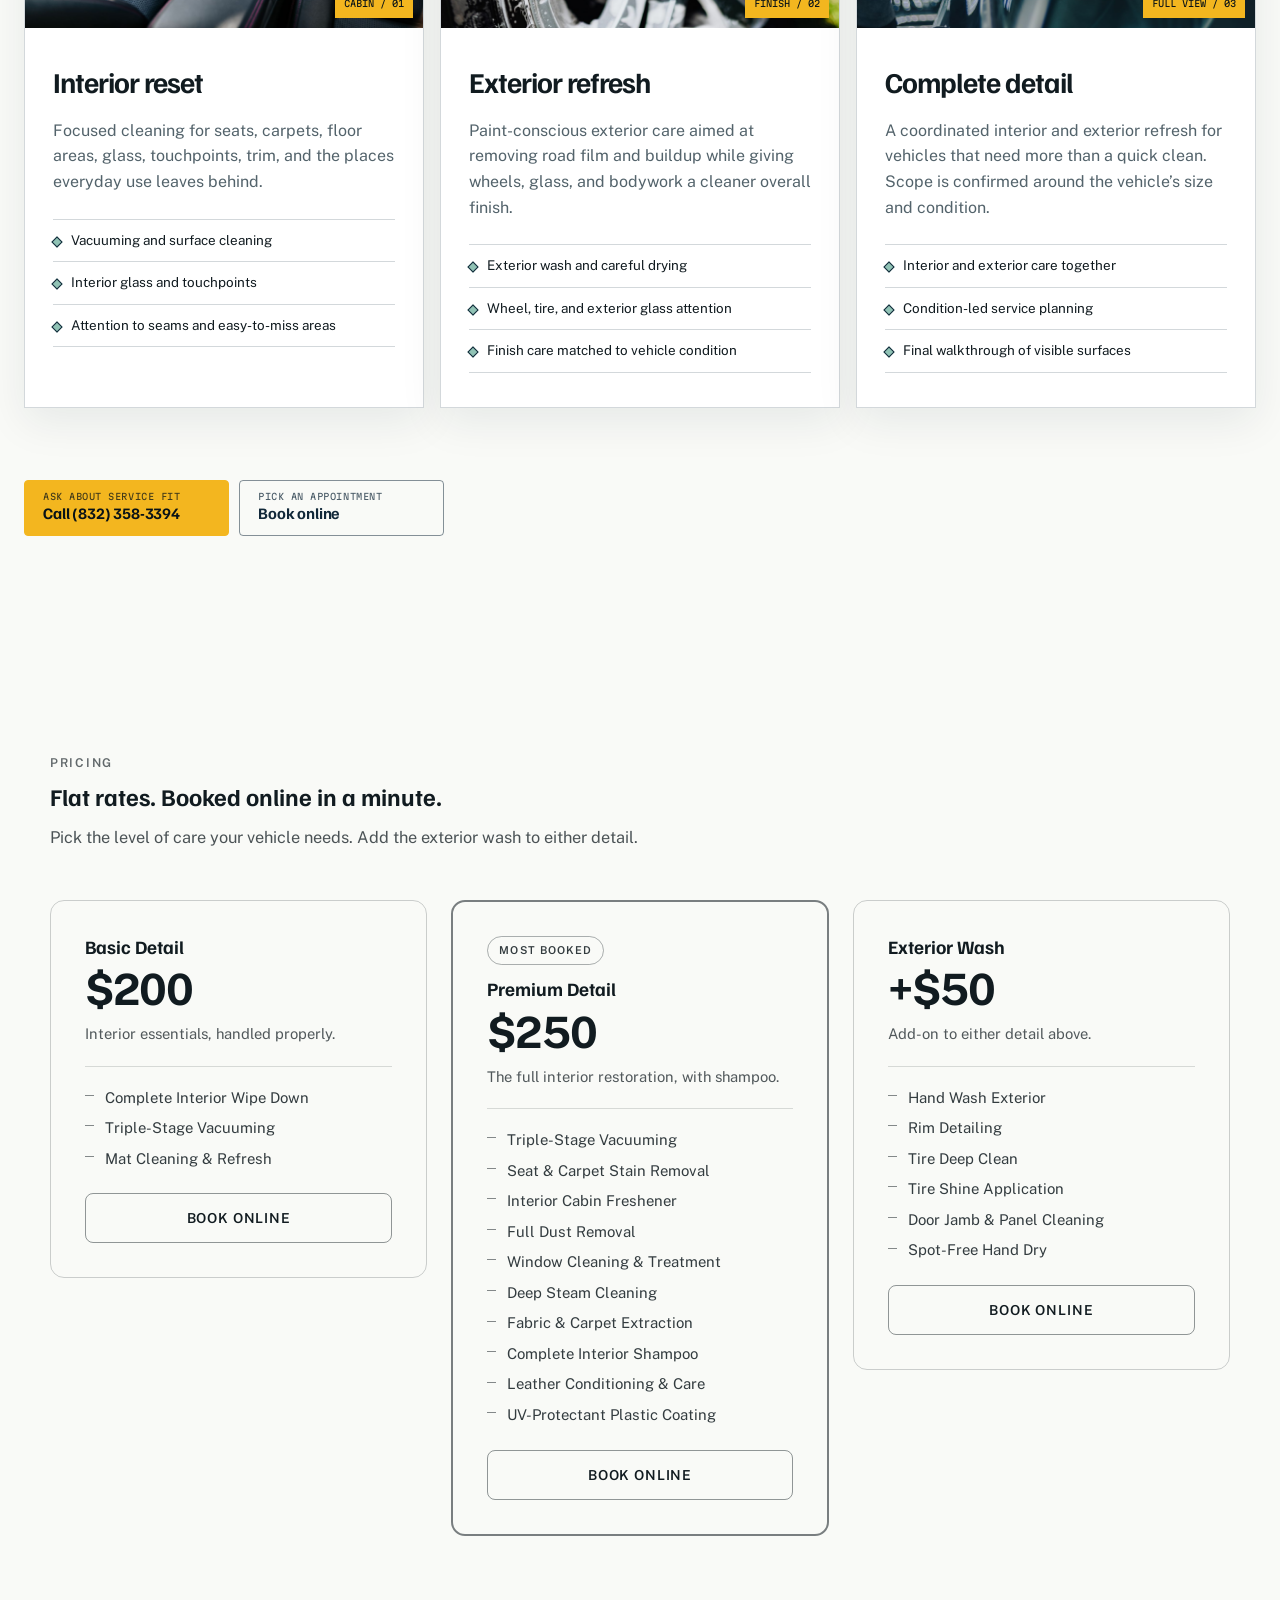
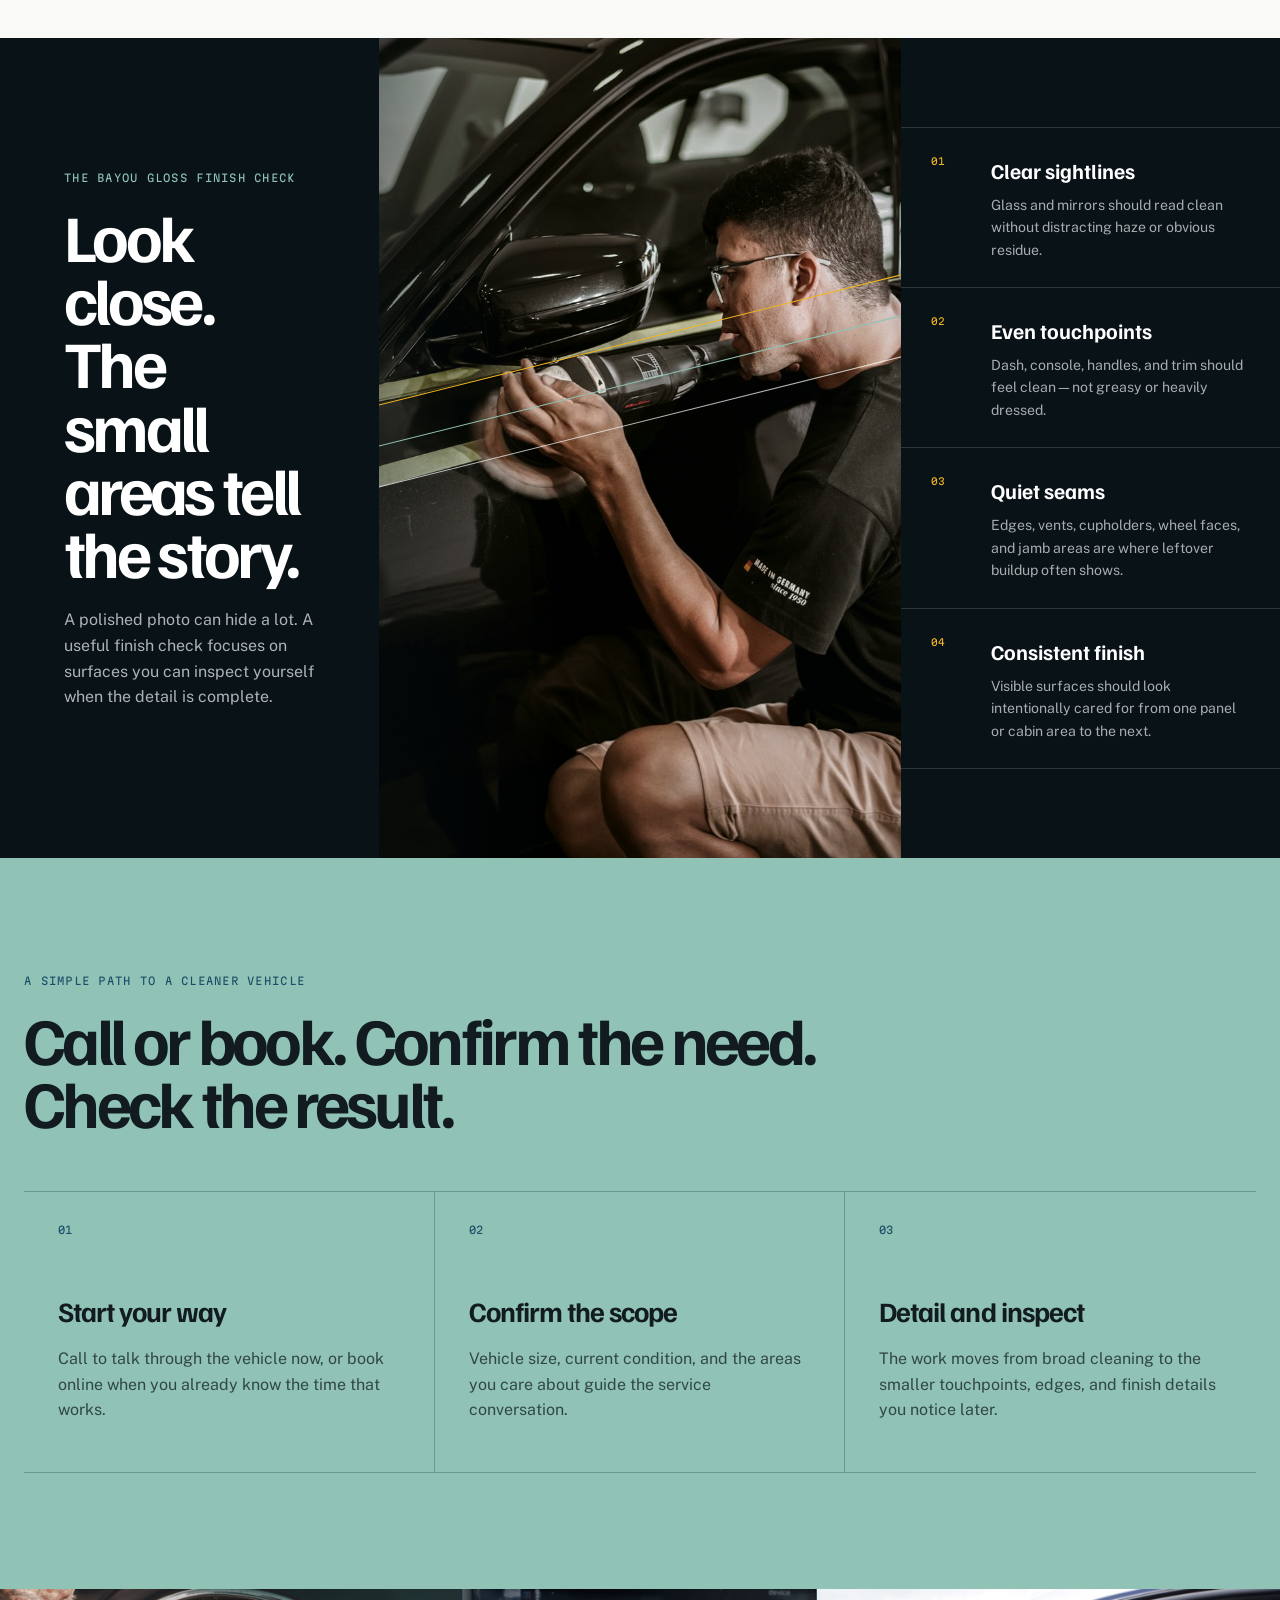
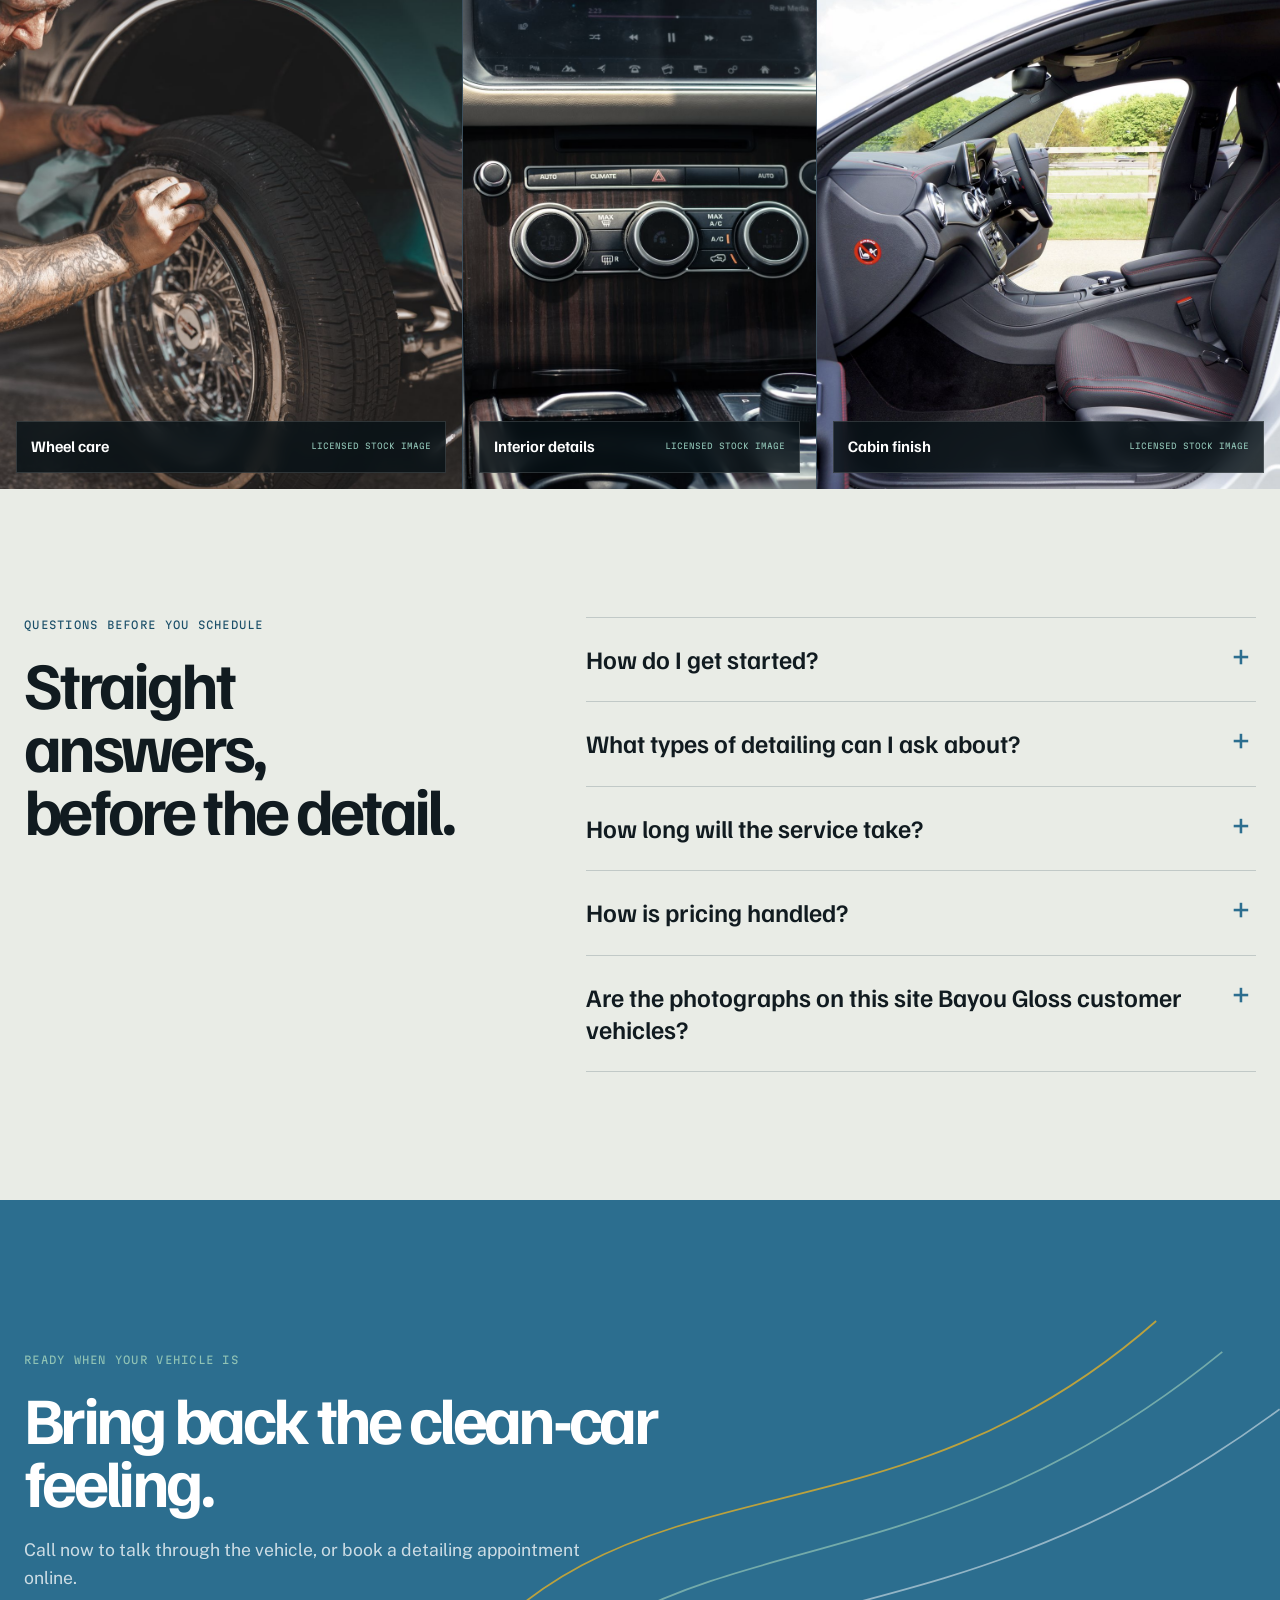
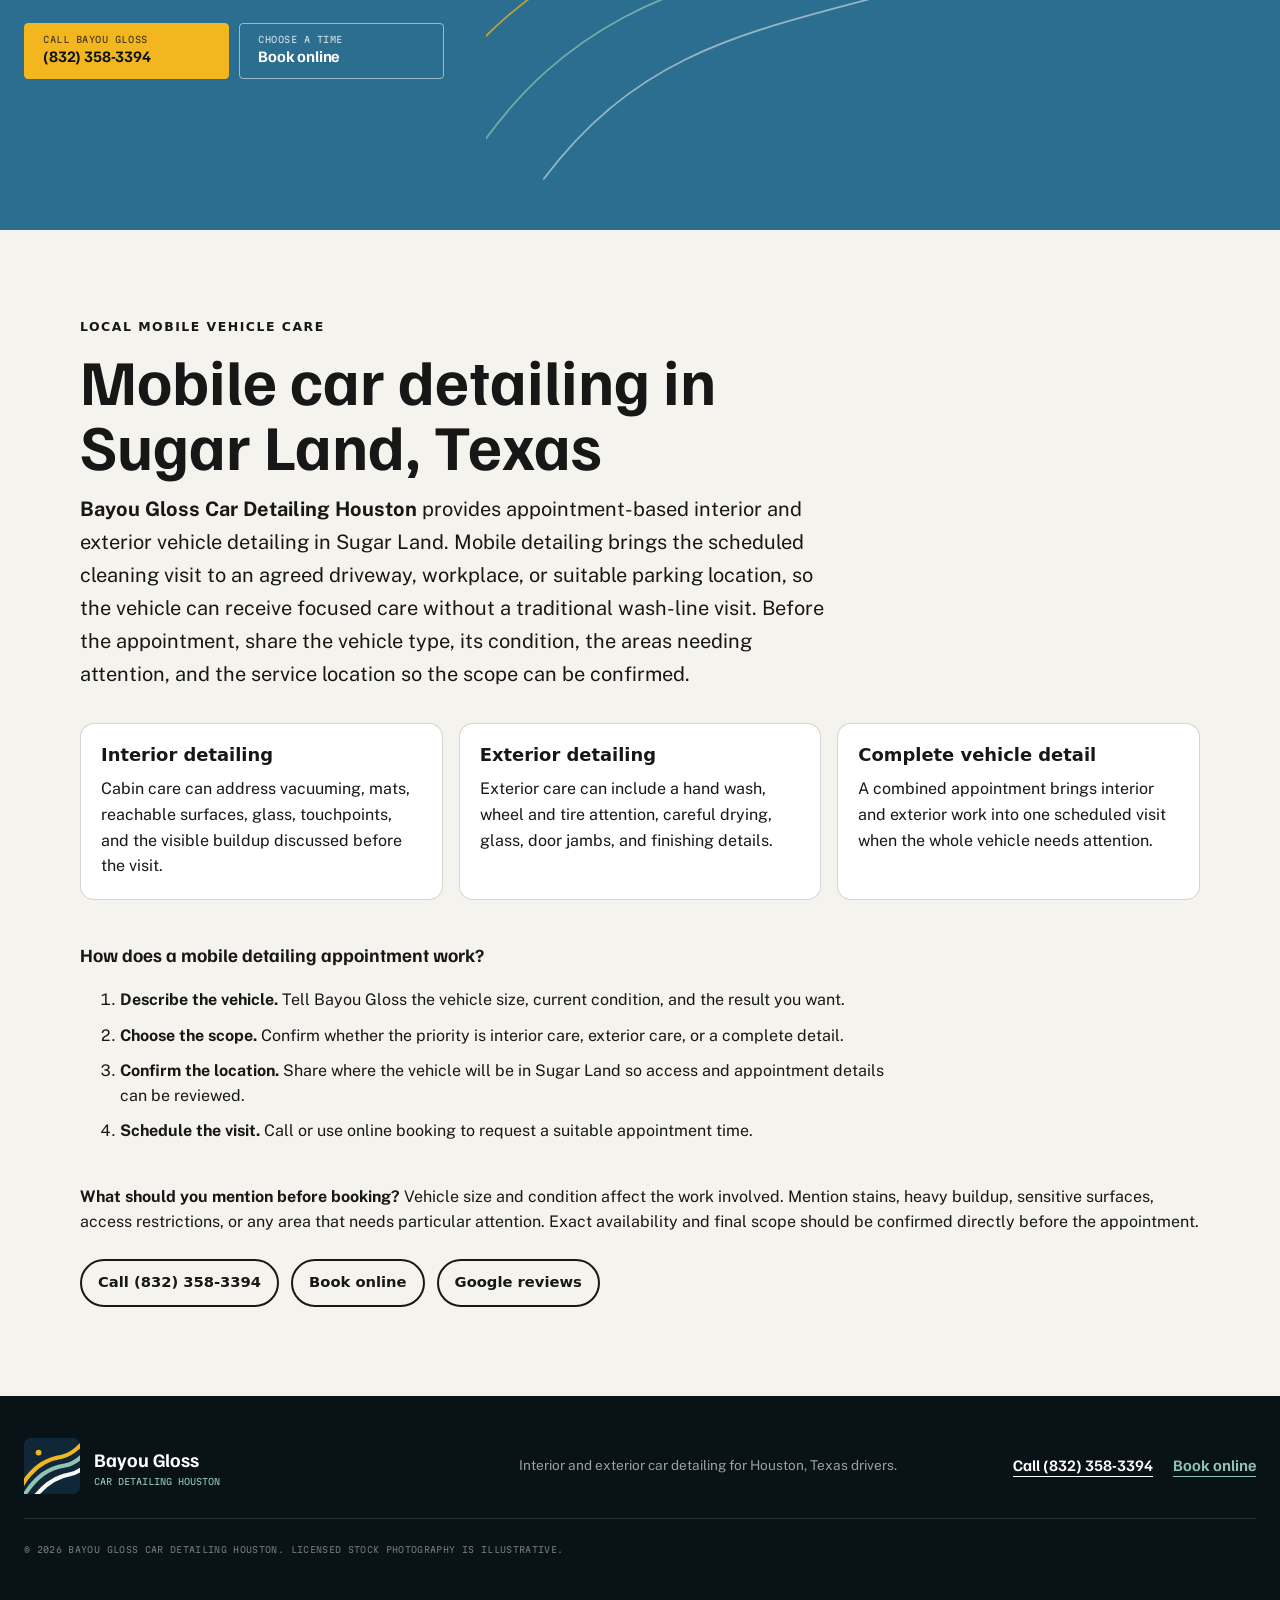
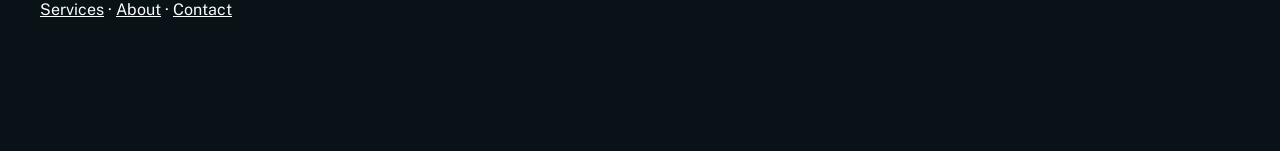
==== commit 56b234e7: "feat: add service SEO pages" ====
--- a/index.html
+++ b/index.html
@@ -163,7 +163,7 @@
   ]
 }
   </script>
-</head>
+<style id="SEO-NEXT-NAV-CSS">.seo-next-nav{display:flex;gap:.8rem;flex-wrap:wrap}.seo-next-footer-nav{padding:1rem}.seo-next-footer-nav a{color:inherit}</style></head>
 <body>
   <a class="skip-link" href="#main-content">Skip to content</a>
 
@@ -190,7 +190,7 @@
         <a class="button button-call button-small" href="tel:+18323583394" aria-label="Call Bayou Gloss at 832-358-3394">Call now</a>
         <a class="button button-book button-small" href="https://cal.com/sumitdatta/auto-detail-service" target="_blank" rel="noopener">Book online</a>
       </div>
-    </nav>
+    <!-- SEO-NEXT-NAV:START --><div class="seo-next-nav" aria-label="Expanded site pages"><a href="/services/">Services</a><a href="/about/">About</a><a href="/contact/">Contact</a></div><!-- SEO-NEXT-NAV:END --></nav>
   </header>
 
   <main id="main-content">
@@ -525,7 +525,7 @@
       <a href="https://cal.com/sumitdatta/auto-detail-service" target="_blank" rel="noopener">Book online</a>
     </div>
     <small>© <span data-year>2026</span> Bayou Gloss Car Detailing Houston. Licensed stock photography is illustrative.</small>
-  </footer>
+  <!-- SEO-NEXT-NAV:START --><nav class="seo-next-footer-nav" aria-label="Expanded footer navigation"><a href="/services/">Services</a> · <a href="/about/">About</a> · <a href="/contact/">Contact</a></nav><!-- SEO-NEXT-NAV:END --></footer>
 
   <div class="mobile-action-bar" aria-label="Contact Bayou Gloss">
     <a class="mobile-call" href="tel:+18323583394"><span>Call</span><strong>(832) 358-3394</strong></a>
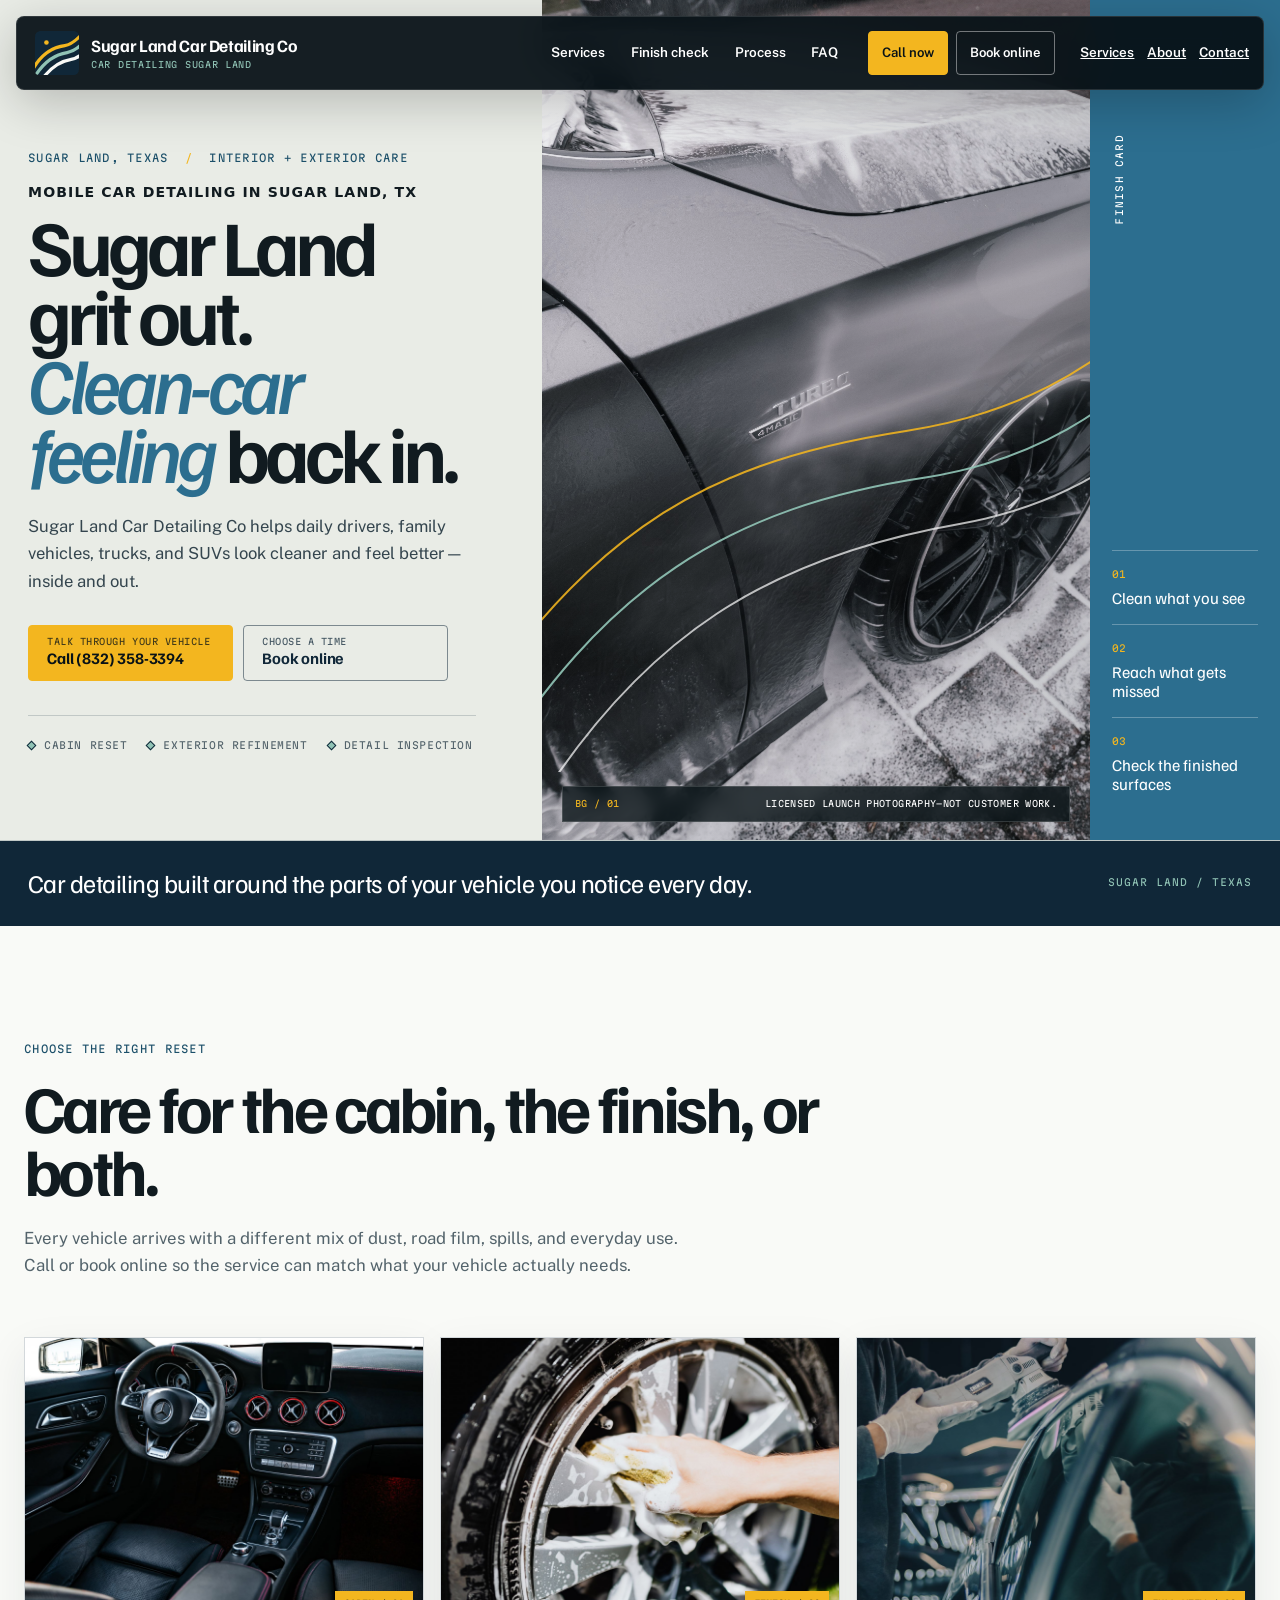
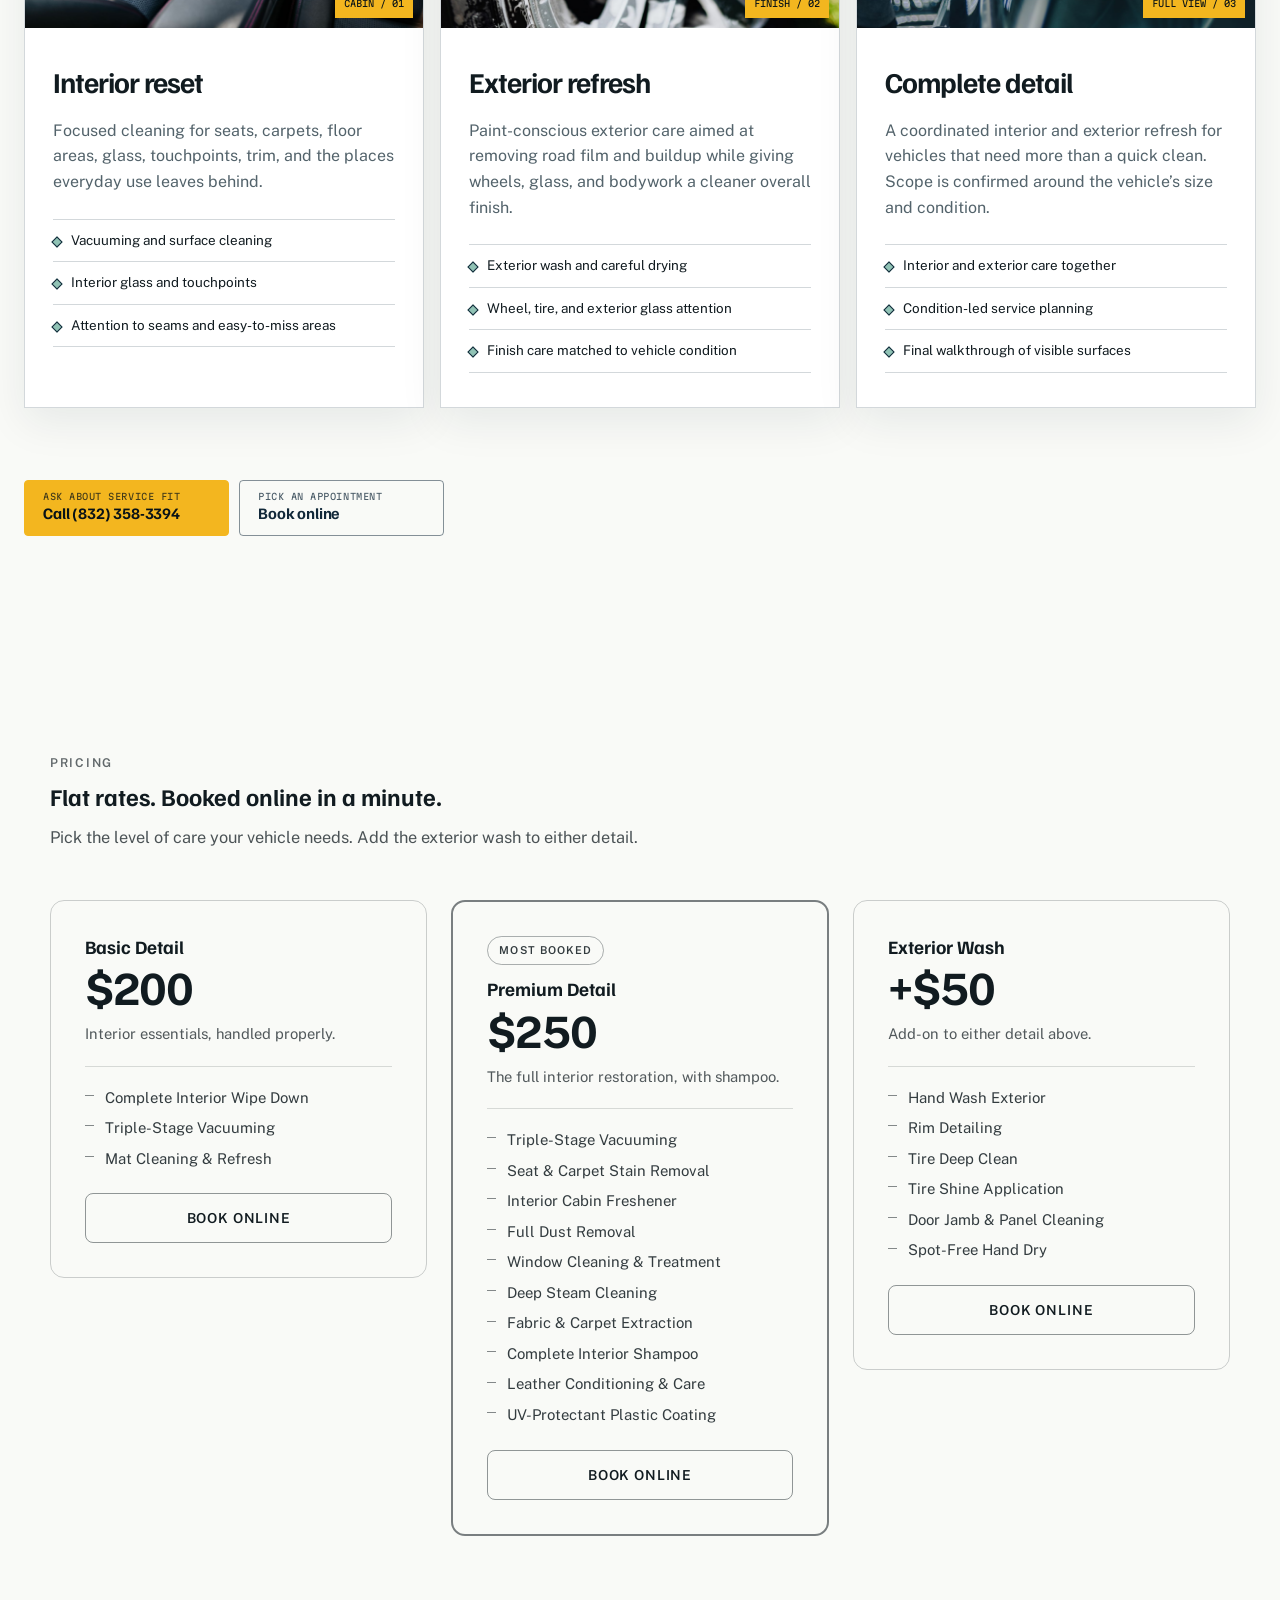
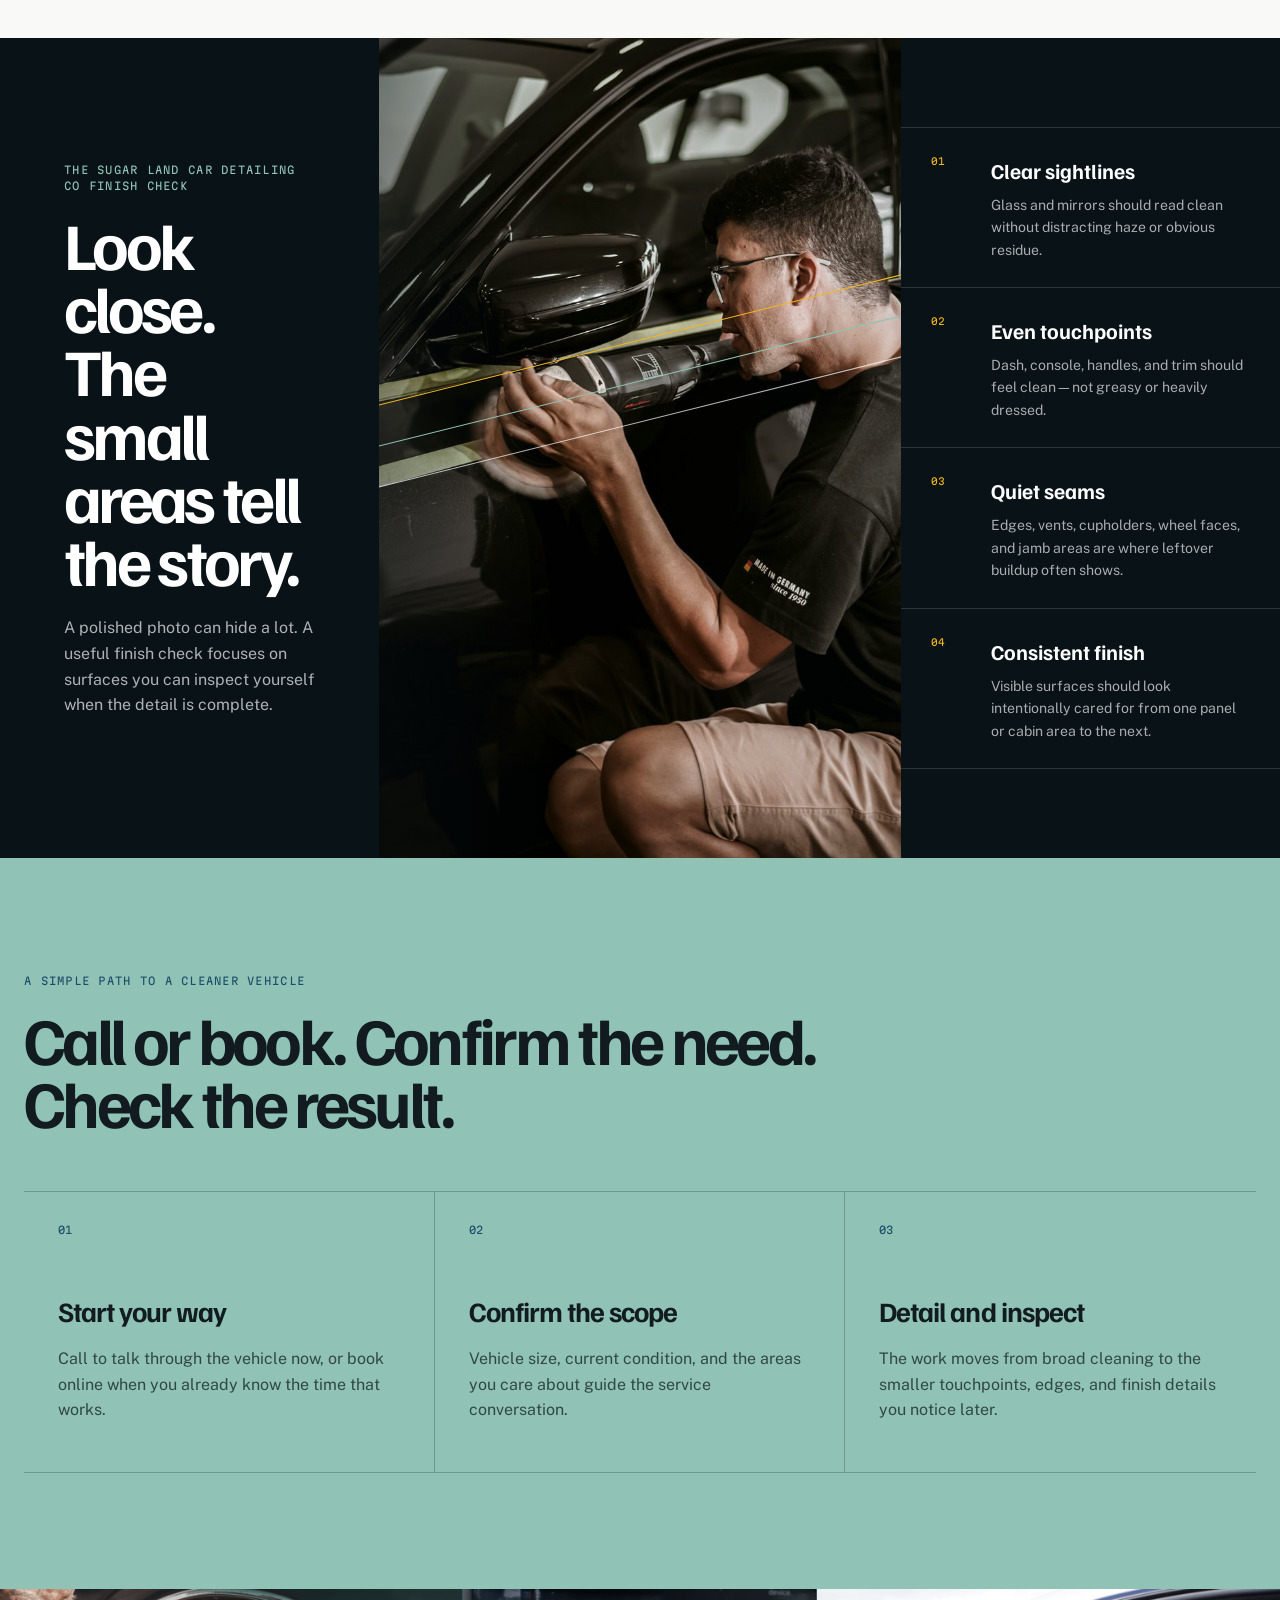
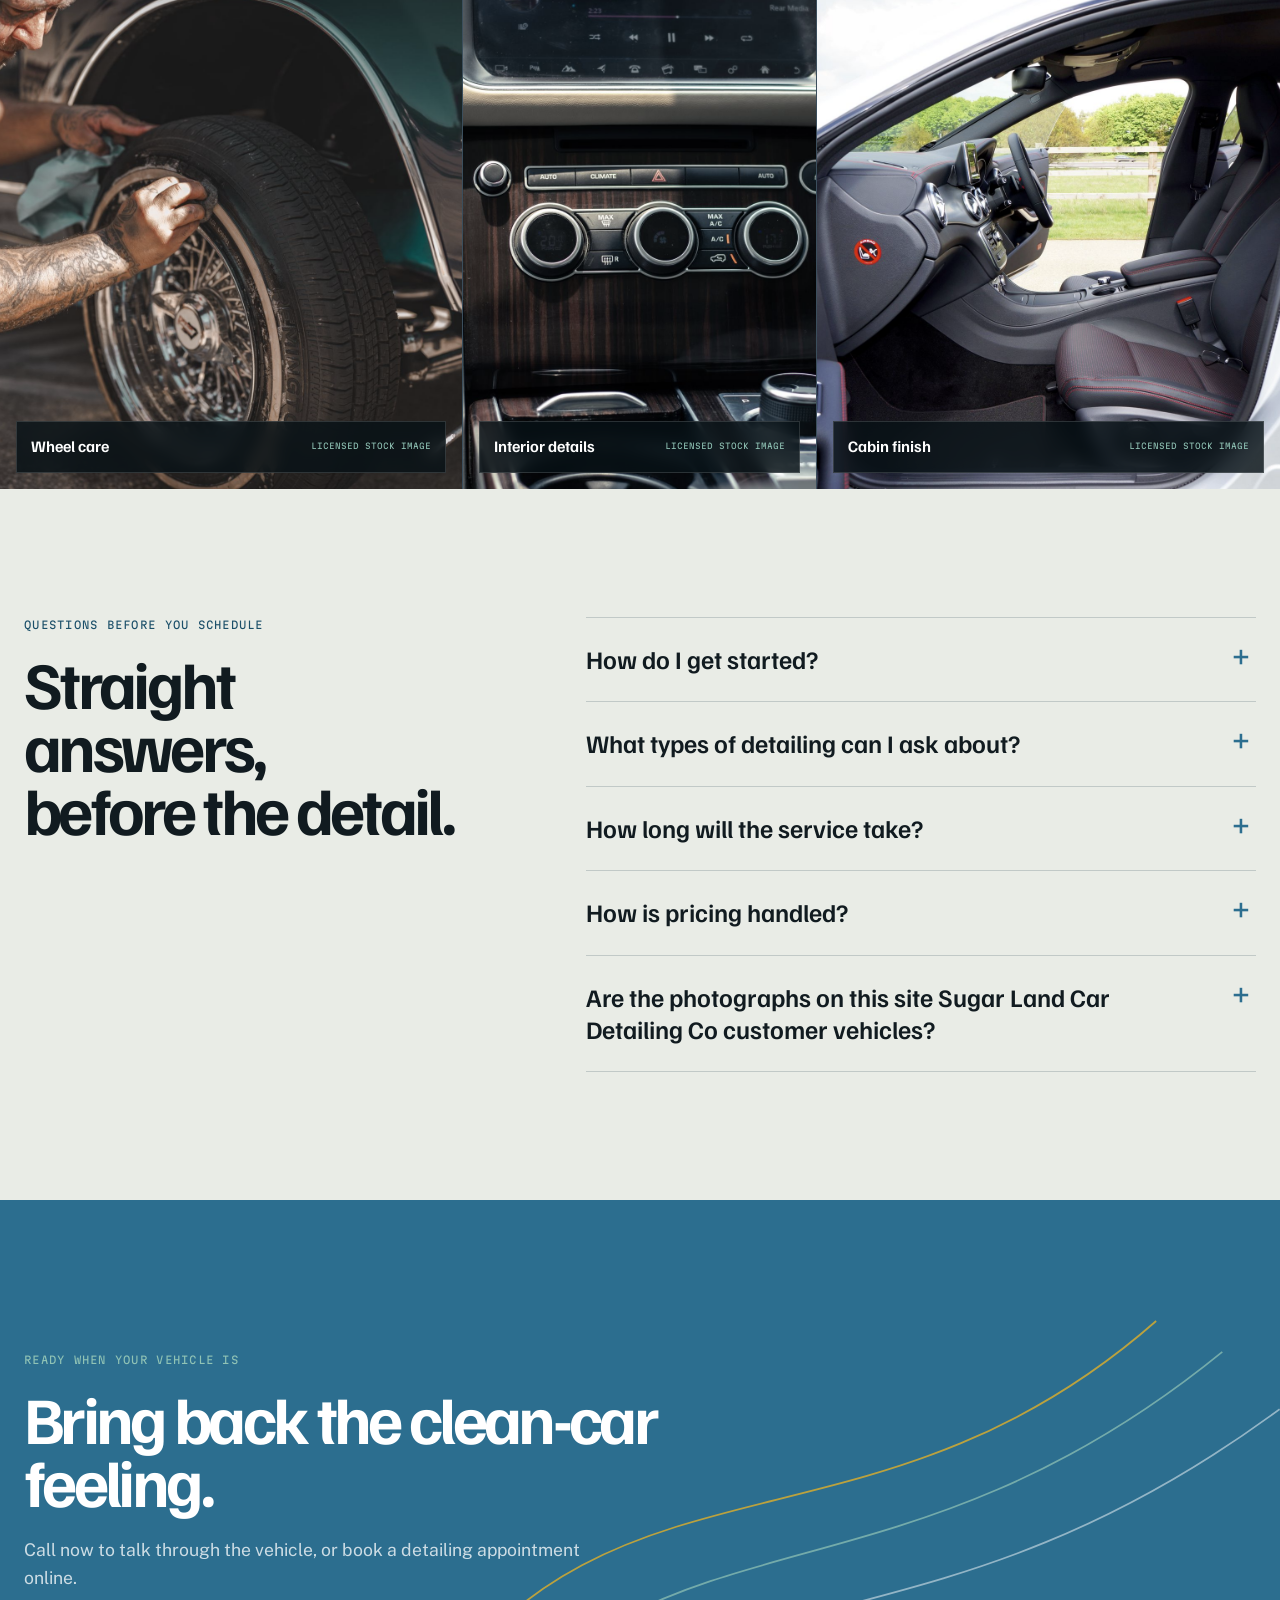
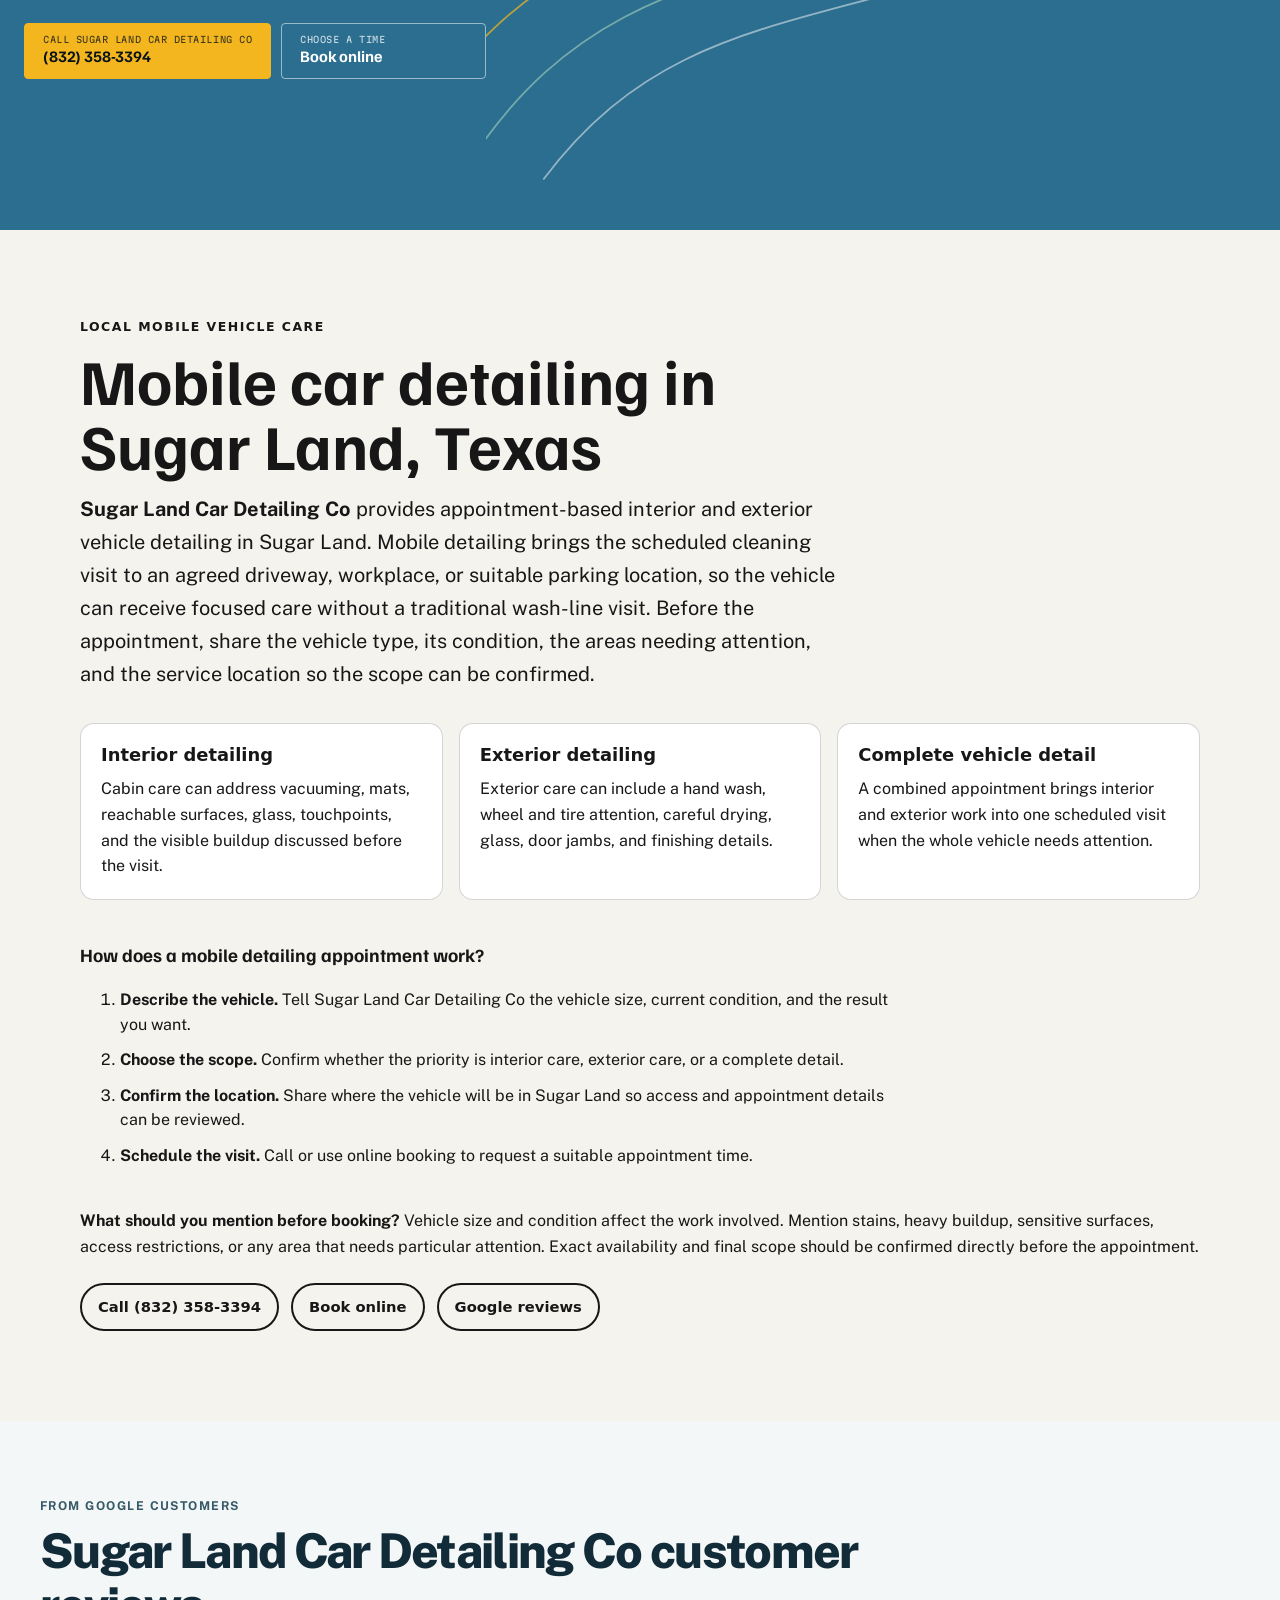
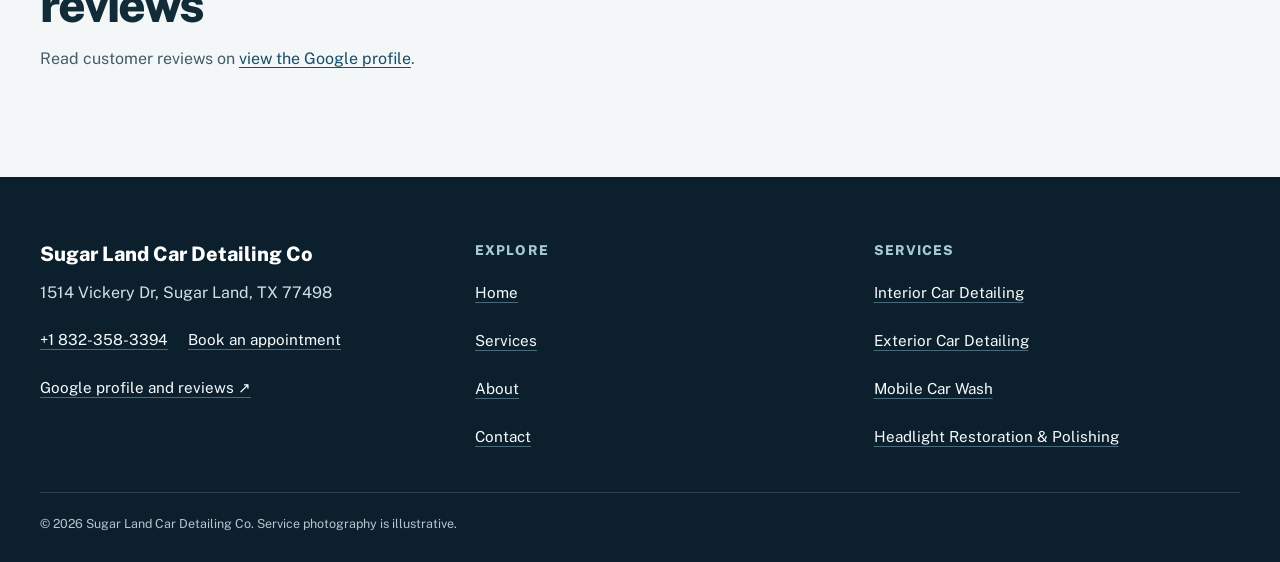
==== commit a3a76fbf: "Align website branding and local service information" ====
--- a/index.html
+++ b/index.html
@@ -3,8 +3,8 @@
 <head>
   <meta charset="utf-8">
   <meta name="viewport" content="width=device-width, initial-scale=1">
-  <title>Mobile Car Detailing in Sugar Land, TX | Bayou Gloss</title>
-  <link rel="canonical" href="https://bayougloss.shop/">
+  <title>Mobile Car Detailing in Sugar Land, TX | Sugar Land Car Detailing Co</title>
+  <link rel="canonical" href="https://sugarlandcardetailingco.shop/">
   <meta name="theme-color" content="#102738">
   <link rel="icon" href="assets/favicon.svg" type="image/svg+xml">
   <link rel="preconnect" href="https://fonts.googleapis.com">
@@ -21,8 +21,8 @@
 {
   "@context": "https://schema.org",
   "@type": "AutoWash",
-  "name": "Bayou Gloss Car Detailing Houston",
-  "url": "https://bayougloss.shop/",
+  "name": "Sugar Land Car Detailing Co",
+  "url": "https://sugarlandcardetailingco.shop/",
   "telephone": "+1 832-358-3394",
   "address": {
     "@type": "PostalAddress",
@@ -32,7 +32,7 @@
     "postalCode": "77498",
     "addressCountry": "US"
   },
-  "description": "Interior and exterior car detailing in Houston, Texas.",
+  "description": "Interior and exterior car detailing in Sugar Land, Texas.",
   "areaServed": {
     "@type": "City",
     "name": "Sugar Land",
@@ -77,13 +77,13 @@
       }
     }
   ],
-  "@id": "https://bayougloss.shop/#business",
+  "@id": "https://sugarlandcardetailingco.shop/#business",
   "geo": {
     "@type": "GeoCoordinates",
     "latitude": 29.641074936335,
     "longitude": -95.634274020331
   },
-  "image": "https://bayougloss.shop/assets/hero-foam-car.jpg",
+  "image": "https://sugarlandcardetailingco.shop/assets/hero-foam-car.jpg",
   "sameAs": [
     "https://g.page/r/CcWJlc7ioB5GEBM/review"
   ],
@@ -97,19 +97,19 @@
 }
     </script>
 <!-- SEO-GEO:START -->
-  <meta name="description" content="Mobile car detailing in Sugar Land, TX from Bayou Gloss, with interior cleaning, exterior hand washing, and complete details. Call or book online.">
+  <meta name="description" content="Mobile car detailing in Sugar Land, TX from Sugar Land Car Detailing Co, with interior cleaning, exterior hand washing, and complete details. Call or book online.">
   <meta name="robots" content="index, follow, max-image-preview:large, max-snippet:-1, max-video-preview:-1">
   <meta property="og:locale" content="en_US">
   <meta property="og:type" content="website">
-  <meta property="og:site_name" content="Bayou Gloss">
-  <meta property="og:title" content="Mobile Car Detailing in Sugar Land, TX | Bayou Gloss">
-  <meta property="og:description" content="Mobile car detailing in Sugar Land, TX from Bayou Gloss, with interior cleaning, exterior hand washing, and complete details. Call or book online.">
-  <meta property="og:url" content="https://bayougloss.shop/">
-  <meta property="og:image" content="https://bayougloss.shop/assets/hero-foam-car.jpg">
-  <meta name="twitter:image" content="https://bayougloss.shop/assets/hero-foam-car.jpg">
+  <meta property="og:site_name" content="Sugar Land Car Detailing Co">
+  <meta property="og:title" content="Mobile Car Detailing in Sugar Land, TX | Sugar Land Car Detailing Co">
+  <meta property="og:description" content="Mobile car detailing in Sugar Land, TX from Sugar Land Car Detailing Co, with interior cleaning, exterior hand washing, and complete details. Call or book online.">
+  <meta property="og:url" content="https://sugarlandcardetailingco.shop/">
+  <meta property="og:image" content="https://sugarlandcardetailingco.shop/assets/hero-foam-car.jpg">
+  <meta name="twitter:image" content="https://sugarlandcardetailingco.shop/assets/hero-foam-car.jpg">
   <meta name="twitter:card" content="summary_large_image">
-  <meta name="twitter:title" content="Mobile Car Detailing in Sugar Land, TX | Bayou Gloss">
-  <meta name="twitter:description" content="Mobile car detailing in Sugar Land, TX from Bayou Gloss, with interior cleaning, exterior hand washing, and complete details. Call or book online.">
+  <meta name="twitter:title" content="Mobile Car Detailing in Sugar Land, TX | Sugar Land Car Detailing Co">
+  <meta name="twitter:description" content="Mobile car detailing in Sugar Land, TX from Sugar Land Car Detailing Co, with interior cleaning, exterior hand washing, and complete details. Call or book online.">
   <style id="seo-geo-styles">
     .seo-local-intent { display:block; margin:0 0 .55rem; font:700 clamp(.78rem,1.1vw,.95rem)/1.2 system-ui,sans-serif; letter-spacing:.08em; text-transform:uppercase; }
     .seo-geo-section { background:#f5f3ed; color:#171717; padding:clamp(3.5rem,7vw,6.5rem) clamp(1.25rem,5vw,5rem); }
@@ -134,21 +134,21 @@
   "@graph": [
     {
       "@type": "WebSite",
-      "@id": "https://bayougloss.shop/#website",
-      "url": "https://bayougloss.shop/",
-      "name": "Bayou Gloss Car Detailing Houston",
+      "@id": "https://sugarlandcardetailingco.shop/#website",
+      "url": "https://sugarlandcardetailingco.shop/",
+      "name": "Sugar Land Car Detailing Co",
       "inLanguage": "en-US",
       "publisher": {
-        "@id": "https://bayougloss.shop/#business"
+        "@id": "https://sugarlandcardetailingco.shop/#business"
       }
     },
     {
       "@type": "Service",
-      "@id": "https://bayougloss.shop/#mobile-car-detailing",
+      "@id": "https://sugarlandcardetailingco.shop/#mobile-car-detailing",
       "name": "Mobile Car Detailing in Sugar Land, Texas",
       "serviceType": "Mobile car detailing",
       "provider": {
-        "@id": "https://bayougloss.shop/#business"
+        "@id": "https://sugarlandcardetailingco.shop/#business"
       },
       "areaServed": {
         "@type": "City",
@@ -158,21 +158,22 @@
           "name": "Texas"
         }
       },
-      "url": "https://bayougloss.shop/#services"
+      "url": "https://sugarlandcardetailingco.shop/#services"
     }
   ]
 }
   </script>
-<style id="SEO-NEXT-NAV-CSS">.seo-next-nav{display:flex;gap:.8rem;flex-wrap:wrap}.seo-next-footer-nav{padding:1rem}.seo-next-footer-nav a{color:inherit}</style></head>
+<style id="SEO-NEXT-NAV-CSS">.seo-next-nav{display:flex;gap:.8rem;flex-wrap:wrap}.seo-next-footer-nav{padding:1rem}.seo-next-footer-nav a{color:inherit}</style><link rel="stylesheet" href="/portfolio-components.css">
+</head>
 <body>
   <a class="skip-link" href="#main-content">Skip to content</a>
 
   <header class="site-header" data-header>
-    <a class="brand" href="#top" aria-label="Bayou Gloss home">
-      <img src="assets/logo-mark.svg" alt="Bayou Gloss car detailing contour logo" width="44" height="44" aria-hidden="true">
+    <a class="brand" href="#top" aria-label="Sugar Land Car Detailing Co home">
+      <img src="assets/logo-mark.svg" alt="Sugar Land Car Detailing Co car detailing contour logo" width="44" height="44" aria-hidden="true">
       <span class="brand-copy">
-        <strong>Bayou Gloss</strong>
-        <small>Car Detailing Houston</small>
+        <strong>Sugar Land Car Detailing Co</strong>
+        <small>Car Detailing Sugar Land</small>
       </span>
     </a>
 
@@ -187,7 +188,7 @@
       <a href="#process">Process</a>
       <a href="#faq">FAQ</a>
       <div class="nav-actions">
-        <a class="button button-call button-small" href="tel:+18323583394" aria-label="Call Bayou Gloss at 832-358-3394">Call now</a>
+        <a class="button button-call button-small" href="tel:+18323583394" aria-label="Call Sugar Land Car Detailing Co at 832-358-3394">Call now</a>
         <a class="button button-book button-small" href="https://cal.com/sumitdatta/auto-detail-service" target="_blank" rel="noopener">Book online</a>
       </div>
     <!-- SEO-NEXT-NAV:START --><div class="seo-next-nav" aria-label="Expanded site pages"><a href="/services/">Services</a><a href="/about/">About</a><a href="/contact/">Contact</a></div><!-- SEO-NEXT-NAV:END --></nav>
@@ -196,9 +197,9 @@
   <main id="main-content">
     <section class="hero" id="top">
       <div class="hero-copy">
-        <p class="eyebrow">Houston, Texas <span aria-hidden="true">/</span> Interior + exterior care</p>
-        <h1><span class="seo-local-intent" data-seo-local-intent>Mobile Car Detailing in Sugar Land, TX</span>Houston grit out.<br><em>Clean-car feeling</em> back in.</h1>
-        <p class="hero-lede">Bayou Gloss Car Detailing Houston helps daily drivers, family vehicles, trucks, and SUVs look cleaner and feel better—inside and out.</p>
+        <p class="eyebrow">Sugar Land, Texas <span aria-hidden="true">/</span> Interior + exterior care</p>
+        <h1><span class="seo-local-intent" data-seo-local-intent>Mobile Car Detailing in Sugar Land, TX</span>Sugar Land grit out.<br><em>Clean-car feeling</em> back in.</h1>
+        <p class="hero-lede">Sugar Land Car Detailing Co helps daily drivers, family vehicles, trucks, and SUVs look cleaner and feel better—inside and out.</p>
 
         <div class="action-pair hero-actions">
           <a class="button button-call" href="tel:+18323583394">
@@ -231,7 +232,7 @@
         </div>
       </div>
 
-      <aside class="hero-legend" aria-label="Bayou Gloss service approach">
+      <aside class="hero-legend" aria-label="Sugar Land Car Detailing Co service approach">
         <span class="legend-title">Finish card</span>
         <dl>
           <div><dt>01</dt><dd>Clean what you see</dd></div>
@@ -241,9 +242,9 @@
       </aside>
     </section>
 
-    <section class="intro-strip" aria-label="About Bayou Gloss">
+    <section class="intro-strip" aria-label="About Sugar Land Car Detailing Co">
       <p>Car detailing built around the parts of your vehicle you notice every day.</p>
-      <span>Houston / Texas</span>
+      <span>Sugar Land / Texas</span>
     </section>
 
     <section class="section services" id="services">
@@ -369,7 +370,7 @@
 
     <section class="finish-section" id="finish-check">
       <div class="finish-intro reveal">
-        <p class="eyebrow eyebrow-light">The Bayou Gloss finish check</p>
+        <p class="eyebrow eyebrow-light">The Sugar Land Car Detailing Co finish check</p>
         <h2>Look close.<br>The small areas tell the story.</h2>
         <p>A polished photo can hide a lot. A useful finish check focuses on surfaces you can inspect yourself when the detail is complete.</p>
       </div>
@@ -440,7 +441,7 @@
         </details>
         <details class="reveal">
           <summary>What types of detailing can I ask about?</summary>
-          <p>Bayou Gloss focuses on interior cleaning, exterior detailing, and complete interior-and-exterior refreshes. The exact scope is confirmed around your vehicle’s condition.</p>
+          <p>Sugar Land Car Detailing Co focuses on interior cleaning, exterior detailing, and complete interior-and-exterior refreshes. The exact scope is confirmed around your vehicle’s condition.</p>
         </details>
         <details class="reveal">
           <summary>How long will the service take?</summary>
@@ -451,8 +452,8 @@
           <p>Vehicle size and condition can change the work involved, so no blanket price is advertised here. Call or book online to discuss the right service first.</p>
         </details>
         <details class="reveal">
-          <summary>Are the photographs on this site Bayou Gloss customer vehicles?</summary>
-          <p>No. They are licensed stock photographs used to illustrate detailing services and do not show Bayou Gloss employees, customers, or completed work.</p>
+          <summary>Are the photographs on this site Sugar Land Car Detailing Co customer vehicles?</summary>
+          <p>No. They are licensed stock photographs used to illustrate detailing services and do not show Sugar Land Car Detailing Co employees, customers, or completed work.</p>
         </details>
       </div>
     </section>
@@ -466,7 +467,7 @@
         <h2>Bring back the clean-car feeling.</h2>
         <p>Call now to talk through the vehicle, or book a detailing appointment online.</p>
         <div class="action-pair">
-          <a class="button button-call" href="tel:+18323583394"><span class="button-kicker">Call Bayou Gloss</span><strong>(832) 358-3394</strong></a>
+          <a class="button button-call" href="tel:+18323583394"><span class="button-kicker">Call Sugar Land Car Detailing Co</span><strong>(832) 358-3394</strong></a>
           <a class="button button-book button-book-light" href="https://cal.com/sumitdatta/auto-detail-service" target="_blank" rel="noopener"><span class="button-kicker">Choose a time</span><strong>Book online</strong></a>
         </div>
       </div>
@@ -476,7 +477,7 @@
       <div class="seo-geo-inner">
         <p class="seo-geo-kicker">Local mobile vehicle care</p>
         <h2 id="local-detailing-title">Mobile car detailing in Sugar Land, Texas</h2>
-        <p class="seo-geo-answer"><strong>Bayou Gloss Car Detailing Houston</strong> provides appointment-based interior and exterior vehicle detailing in Sugar Land. Mobile detailing brings the scheduled cleaning visit to an agreed driveway, workplace, or suitable parking location, so the vehicle can receive focused care without a traditional wash-line visit. Before the appointment, share the vehicle type, its condition, the areas needing attention, and the service location so the scope can be confirmed.</p>
+        <p class="seo-geo-answer"><strong>Sugar Land Car Detailing Co</strong> provides appointment-based interior and exterior vehicle detailing in Sugar Land. Mobile detailing brings the scheduled cleaning visit to an agreed driveway, workplace, or suitable parking location, so the vehicle can receive focused care without a traditional wash-line visit. Before the appointment, share the vehicle type, its condition, the areas needing attention, and the service location so the scope can be confirmed.</p>
 
         <div class="seo-geo-grid" aria-label="Available detailing options">
           <article class="seo-geo-card">
@@ -496,7 +497,7 @@
         <div class="seo-geo-steps">
           <h3>How does a mobile detailing appointment work?</h3>
           <ol>
-            <li><strong>Describe the vehicle.</strong> Tell Bayou Gloss the vehicle size, current condition, and the result you want.</li>
+            <li><strong>Describe the vehicle.</strong> Tell Sugar Land Car Detailing Co the vehicle size, current condition, and the result you want.</li>
             <li><strong>Choose the scope.</strong> Confirm whether the priority is interior care, exterior care, or a complete detail.</li>
             <li><strong>Confirm the location.</strong> Share where the vehicle will be in Sugar Land so access and appointment details can be reviewed.</li>
             <li><strong>Schedule the visit.</strong> Call or use online booking to request a suitable appointment time.</li>
@@ -512,26 +513,17 @@
       </div>
     </section>
 <!-- SEO-GEO-LOCAL:END -->
-  </main>
-
-  <footer class="site-footer">
-    <div class="footer-brand">
-      <img src="assets/logo-mark.svg" alt="Bayou Gloss car detailing contour logo" width="56" height="56" aria-hidden="true">
-      <div><strong>Bayou Gloss</strong><span>Car Detailing Houston</span></div>
-    </div>
-    <p>Interior and exterior car detailing for Houston, Texas drivers.</p>
-    <div class="footer-actions">
-      <a href="tel:+18323583394">Call (832) 358-3394</a>
-      <a href="https://cal.com/sumitdatta/auto-detail-service" target="_blank" rel="noopener">Book online</a>
-    </div>
-    <small>© <span data-year>2026</span> Bayou Gloss Car Detailing Houston. Licensed stock photography is illustrative.</small>
-  <!-- SEO-NEXT-NAV:START --><nav class="seo-next-footer-nav" aria-label="Expanded footer navigation"><a href="/services/">Services</a> · <a href="/about/">About</a> · <a href="/contact/">Contact</a></nav><!-- SEO-NEXT-NAV:END --></footer>
-
-  <div class="mobile-action-bar" aria-label="Contact Bayou Gloss">
+  <!-- PORTFOLIO-REVIEWS:START --><section class="portfolio-reviews" aria-labelledby="portfolio-reviews-title"><div class="portfolio-reviews__heading"><div><p class="portfolio-reviews__kicker">From Google customers</p><h2 id="portfolio-reviews-title">Sugar Land Car Detailing Co customer reviews</h2><p class="portfolio-reviews__intro">Read customer reviews on <a href="https://www.google.com/maps?cid=5052652727945234885" target="_blank" rel="noopener noreferrer">view the Google profile</a>.</p></div></div></section><!-- PORTFOLIO-REVIEWS:END -->
+</main>
+
+  <footer class="portfolio-footer"><div class="portfolio-footer__grid"><div><strong class="portfolio-footer__name">Sugar Land Car Detailing Co</strong><address>1514 Vickery Dr, Sugar Land, TX 77498</address><div class="portfolio-footer__contact"><a href="tel:+18323583394">+1 832-358-3394</a><a href="https://cal.com/sumitdatta/auto-detail-service">Book an appointment</a></div><a href="https://www.google.com/maps?cid=5052652727945234885" target="_blank" rel="noopener noreferrer">Google profile and reviews ↗</a></div><div><h2>Explore</h2><nav aria-label="Footer navigation"><a href="/">Home</a><a href="/services/">Services</a><a href="/about/">About</a><a href="/contact/">Contact</a></nav></div><div><h2>Services</h2><nav aria-label="Service pages"><a href="/services/interior-car-detailing/">Interior Car Detailing</a><a href="/services/exterior-car-detailing/">Exterior Car Detailing</a><a href="/services/mobile-car-wash/">Mobile Car Wash</a><a href="/services/headlight-restoration/">Headlight Restoration &amp; Polishing</a></nav></div></div><p class="portfolio-footer__bottom">© <span id="year">2026</span> Sugar Land Car Detailing Co. Service photography is illustrative.</p></footer>
+
+  <div class="mobile-action-bar" aria-label="Contact Sugar Land Car Detailing Co">
     <a class="mobile-call" href="tel:+18323583394"><span>Call</span><strong>(832) 358-3394</strong></a>
     <a class="mobile-book" href="https://cal.com/sumitdatta/auto-detail-service" target="_blank" rel="noopener"><span>Book</span><strong>Online</strong></a>
   </div>
 
   <script src="script.js"></script>
+<script src="/portfolio-components.js" defer></script>
 </body>
 </html>
--- a/portfolio-components.css
+++ b/portfolio-components.css
@@ -0,0 +1,37 @@
+/* Portfolio components: scoped styles, no external requests. */
+.portfolio-reviews,.portfolio-footer{box-sizing:border-box;min-width:0;font-family:inherit}
+.portfolio-reviews *,.portfolio-footer *{box-sizing:border-box}
+.portfolio-reviews{color:#122b38;background:#f4f7f8;padding:clamp(3rem,6vw,5.5rem) max(20px,calc((100% - 1200px)/2));isolation:isolate}
+.portfolio-reviews__heading{display:flex;justify-content:space-between;align-items:flex-end;gap:24px;margin:0 0 28px}
+.portfolio-reviews__heading>div{min-width:0;max-width:850px}
+.portfolio-reviews__kicker{margin:0 0 10px;font-family:inherit;font-weight:700;font-size:.76rem;line-height:1.3;letter-spacing:.12em;text-transform:uppercase;color:#365968}
+.portfolio-reviews h2{max-width:none;margin:0 0 14px;font-family:inherit;font-size:clamp(1.8rem,4vw,3rem);font-weight:800;line-height:1.13;letter-spacing:-.035em;text-transform:none;color:#122b38;overflow-wrap:anywhere}
+.portfolio-reviews__intro{font-size:1rem;line-height:1.6;color:#425c68;margin:0}
+.portfolio-reviews__intro a,.portfolio-review__source{color:#164f68;text-decoration:underline;text-underline-offset:3px}
+.portfolio-reviews__controls{display:none;gap:8px;flex-shrink:0}
+.portfolio-reviews[data-ready] .portfolio-reviews__controls{display:flex}
+.portfolio-reviews__controls button{display:grid;place-items:center;width:48px;height:48px;border:1px solid #a9bac2;border-radius:50%;background:#fff;color:#122b38;font-family:inherit;font-weight:700;font-size:1.3rem;line-height:1;cursor:pointer}
+.portfolio-reviews__controls button:disabled{opacity:.35;cursor:default}
+.portfolio-reviews__track{display:flex;align-items:stretch;gap:18px;overflow-x:auto;overscroll-behavior-x:contain;scroll-snap-type:x proximity;scroll-padding-inline:1px;padding:2px 1px 20px;max-width:100%;min-width:0;scrollbar-width:thin;scrollbar-color:#7c9aa8 #dfe7eb}
+.portfolio-review{display:flex;flex-direction:column;flex:0 0 min(370px,86vw);min-width:0;max-width:100%;margin:0;padding:25px;background:#fff;border:1px solid #d7e1e6;border-radius:16px;box-shadow:0 8px 26px #0a263d08;scroll-snap-align:start;text-align:left}
+.portfolio-review__meta{display:flex;align-items:flex-start;justify-content:space-between;gap:14px;margin-bottom:16px}
+.portfolio-review__author{font-size:1rem;font-weight:800;line-height:1.4;color:#122b38;overflow-wrap:anywhere}
+.portfolio-review time{display:block;font-size:.82rem;line-height:1.5;color:#55717e;margin-top:3px}
+.portfolio-review__rating{white-space:nowrap;font-size:.85rem;font-weight:700;line-height:1.5;color:#735007}
+.portfolio-review blockquote{padding:0;margin:0 0 20px;border:0;color:#263f4c;font-family:inherit;font-weight:400;font-size:1rem;line-height:1.7;letter-spacing:normal;max-height:230px;overflow-y:auto;overflow-wrap:anywhere}
+.portfolio-review blockquote p{margin:0;font:inherit;color:inherit}
+.portfolio-review__source{display:inline-flex;align-items:center;min-height:48px;margin-top:auto;font-size:.9rem;font-weight:700}
+.portfolio-reviews__note{margin:15px 0 0;color:#58717e;font-size:.78rem;line-height:1.6}
+.portfolio-reviews :focus-visible,.portfolio-footer :focus-visible{outline:3px solid #167799;outline-offset:4px}
+.portfolio-footer{background:#0b202c;color:#f7fbfd;padding:clamp(2.5rem,5vw,4.5rem) max(20px,calc((100% - 1200px)/2)) 28px;line-height:1.6;text-align:left}
+.portfolio-footer__grid{display:grid;grid-template-columns:minmax(0,1.1fr) minmax(0,1fr) minmax(0,1fr);gap:32px}
+.portfolio-footer__name{display:block;margin:0 0 12px;color:#fff;font-size:1.25rem;font-weight:800;line-height:1.35;overflow-wrap:anywhere}
+.portfolio-footer address{font-size:1rem;font-style:normal;color:#d4e0e6;line-height:1.65}
+.portfolio-footer h2{margin:0 0 10px;font-family:inherit;font-size:.85rem;font-weight:800;line-height:1.4;letter-spacing:.08em;text-transform:uppercase;color:#a6c9d8;max-width:none}
+.portfolio-footer a{display:inline-flex;align-items:center;min-height:48px;max-width:100%;color:#f7fbfd;font-size:.95rem;text-decoration:underline;text-decoration-color:#4a6a79;text-underline-offset:4px;overflow-wrap:anywhere}
+.portfolio-footer a:hover{text-decoration-color:#e1eff5}
+.portfolio-footer nav{display:flex;flex-direction:column;align-items:flex-start;gap:0}
+.portfolio-footer__contact{display:flex;flex-wrap:wrap;gap:0 20px;margin-top:10px}
+.portfolio-footer__bottom{margin:30px 0 0;padding-top:20px;border-top:1px solid #ffffff26;color:#b2c7d1;font-size:.78rem;line-height:1.7}
+@media(max-width:760px){.portfolio-reviews__heading{align-items:flex-start;flex-direction:column;gap:16px}.portfolio-footer__grid{grid-template-columns:1fr;gap:28px}.portfolio-review{padding:21px;flex-basis:min(340px,84vw)}}
+@media(prefers-reduced-motion:reduce){.portfolio-reviews__track{scroll-behavior:auto}}
